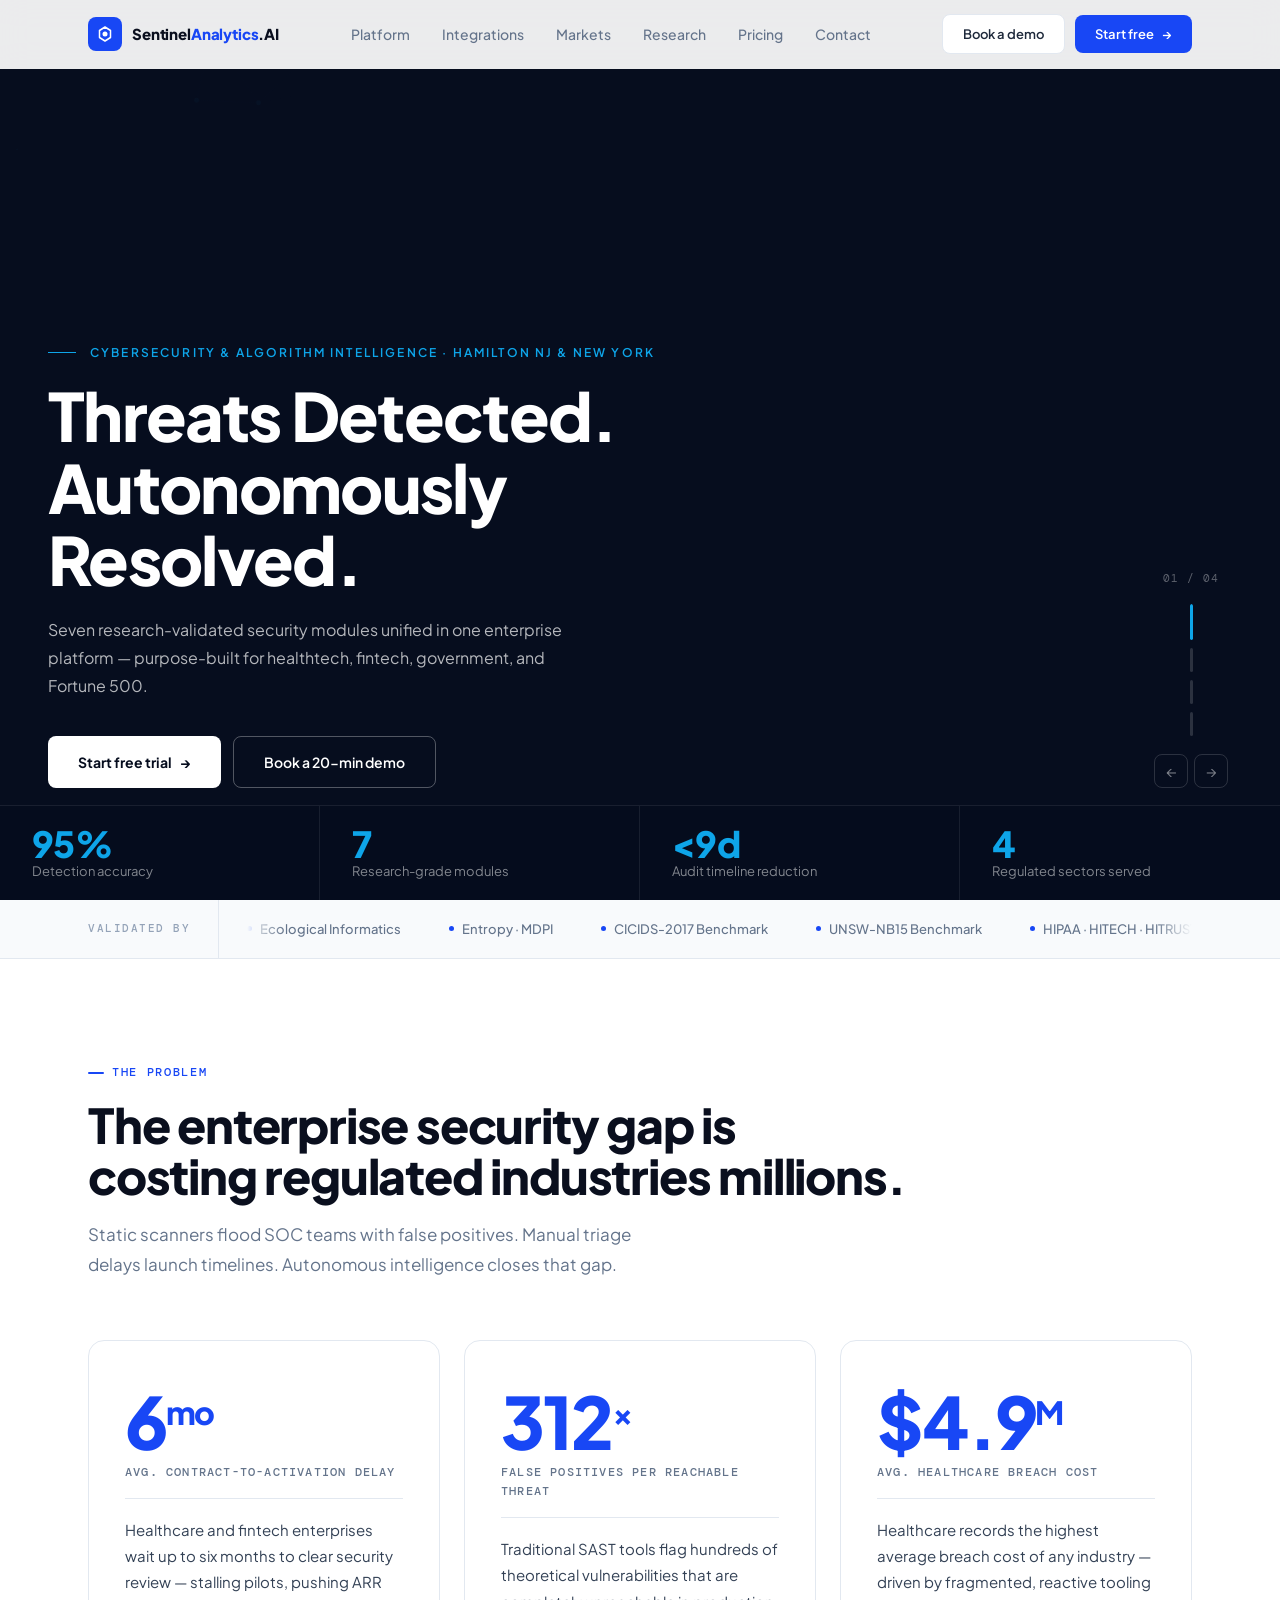
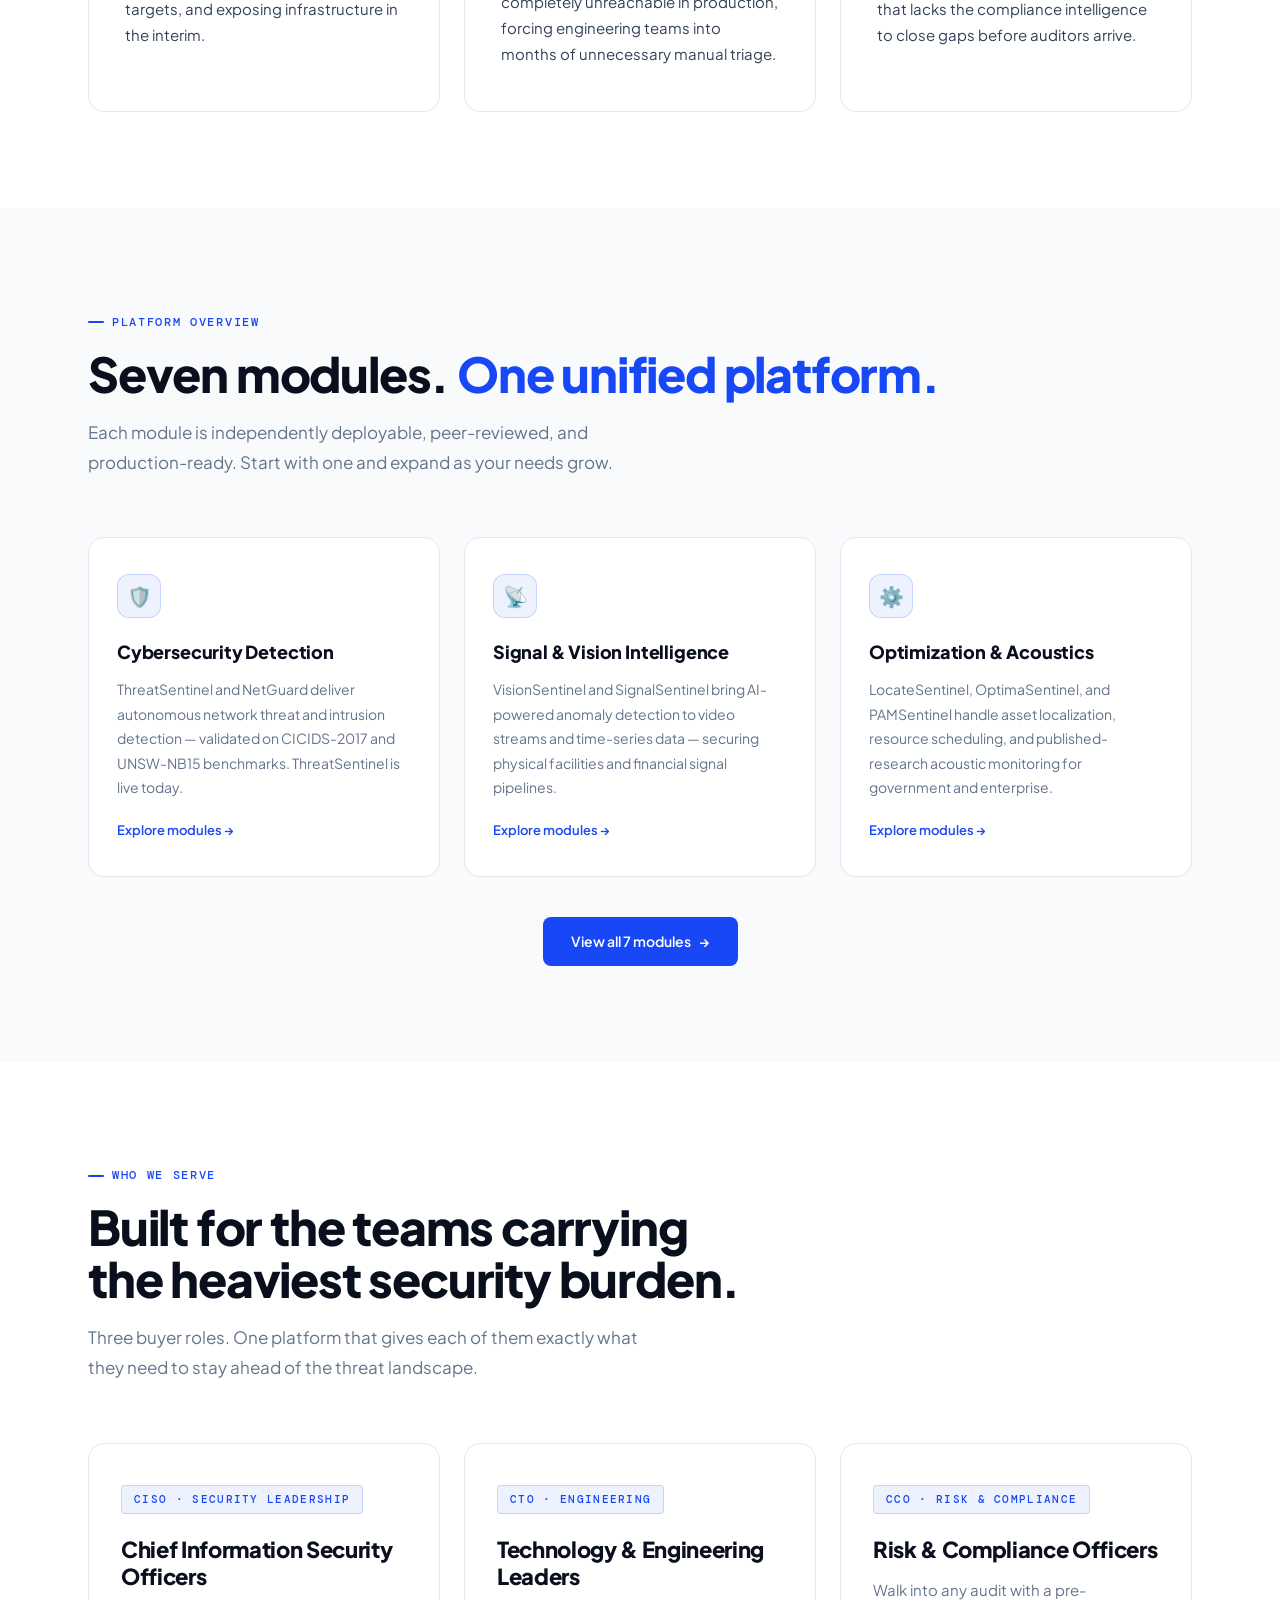
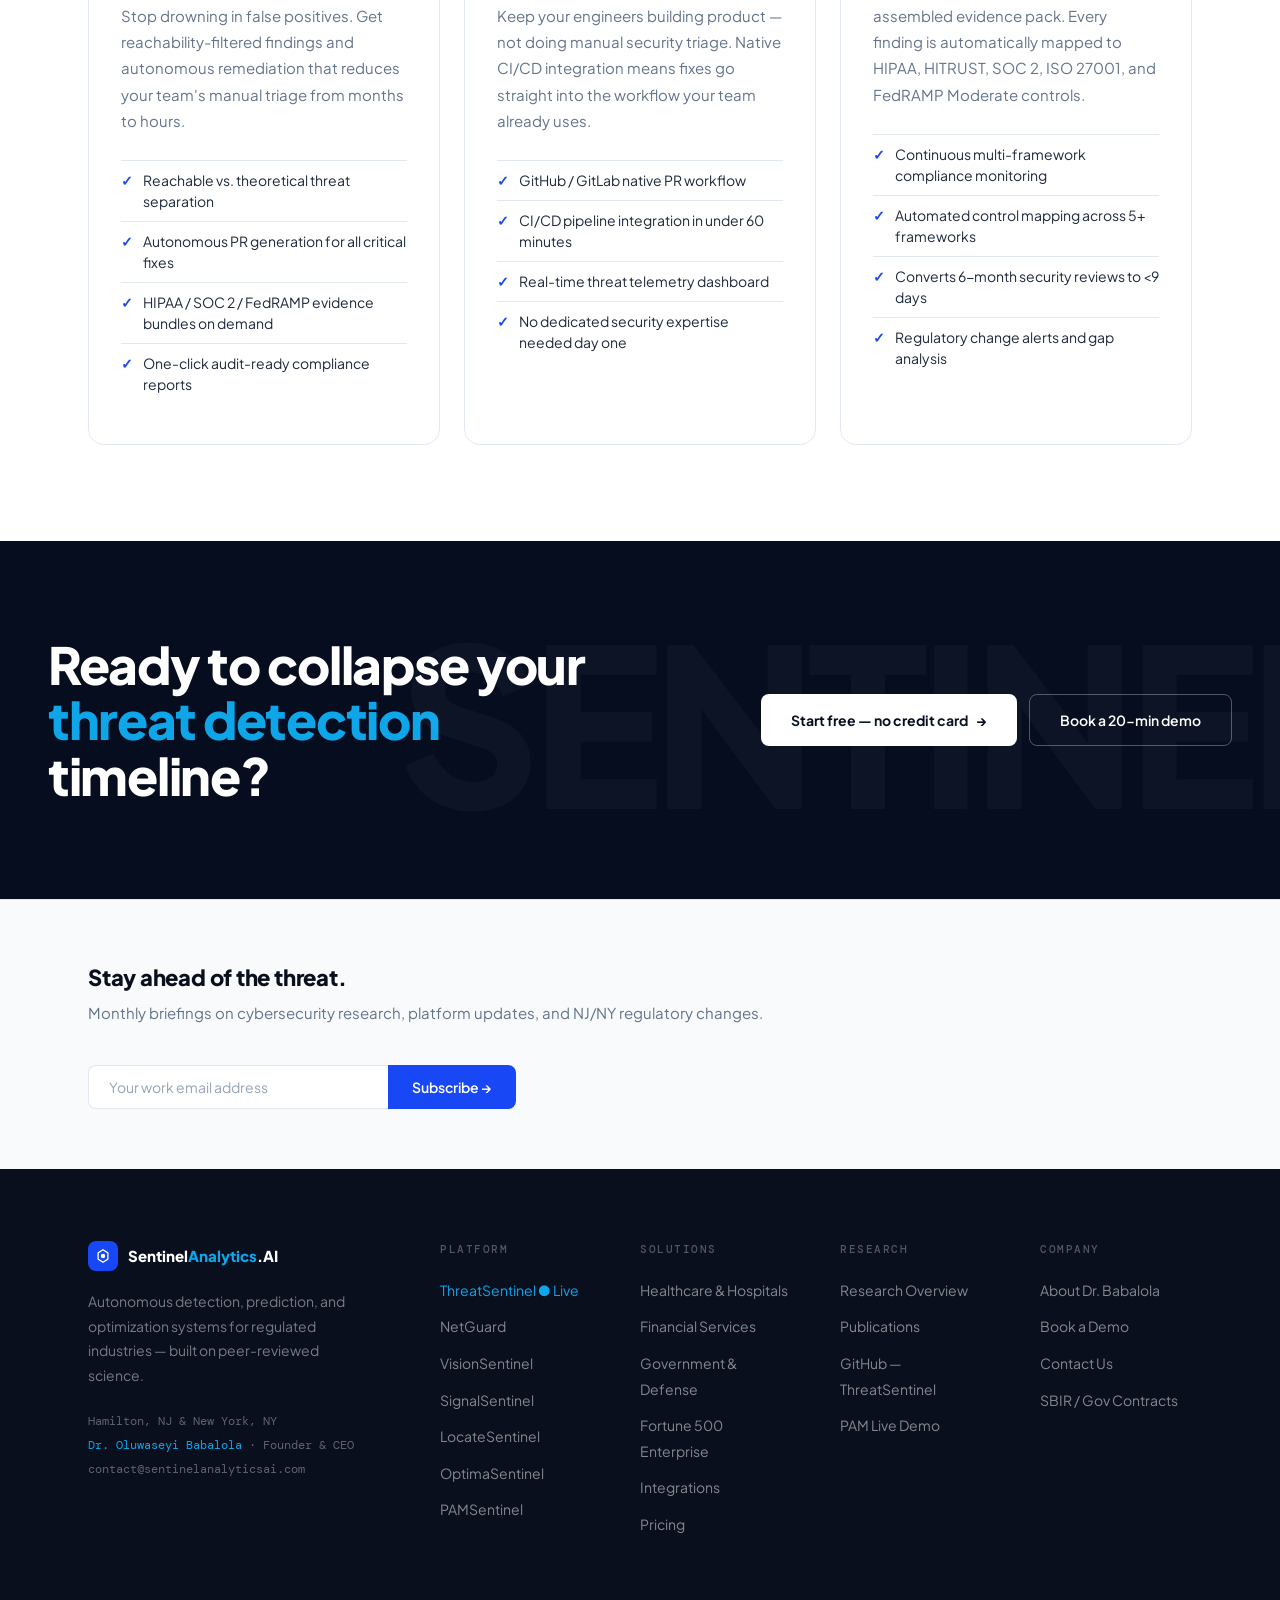
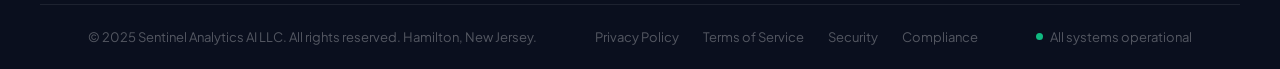
==== index.html @ 3d98905f "Add files via upload" ====
<!DOCTYPE html>
<html lang="en">
<head>
<meta charset="UTF-8">
<meta name="viewport" content="width=device-width, initial-scale=1.0, viewport-fit=cover">
<meta name="description" content="Sentinel Analytics AI — Autonomous threat detection and algorithm intelligence for regulated industries. Hamilton NJ & New York.">
<title>Sentinel Analytics AI — Autonomous Threat Detection Platform</title>
<link rel="preconnect" href="https://fonts.googleapis.com">
<link href="https://fonts.googleapis.com/css2?family=Plus+Jakarta+Sans:wght@300;400;500;600;700;800&family=DM+Mono:wght@400;500&display=swap" rel="stylesheet">
<link rel="stylesheet" href="css/styles.css">
<style>
/* ── HERO (homepage only) ── */
#hero { position:relative; min-height:100vh; background:var(--navy); display:flex; flex-direction:column; overflow:hidden; }
#cv { position:absolute; inset:0; z-index:0; opacity:.7; }
.hero-overlay { position:absolute; inset:0; z-index:1; background:linear-gradient(135deg,rgba(6,13,30,.97) 0%,rgba(6,13,30,.82) 55%,rgba(6,13,30,.55) 100%); }
.slides { position:absolute; inset:0; z-index:2; }
.slide { position:absolute; inset:0; display:flex; align-items:flex-end; padding:0 48px 112px; opacity:0; pointer-events:none; transition:opacity .75s var(--ease); }
.slide.on { opacity:1; pointer-events:all; }
.slide-inner { max-width:760px; width:100%; }
.s-eye { display:flex; align-items:center; gap:14px; font-size:12px; font-weight:600; letter-spacing:.18em; text-transform:uppercase; color:var(--cyan); margin-bottom:18px; opacity:0; transform:translateY(16px); transition:opacity .55s var(--ease), transform .55s var(--ease); }
.slide.on .s-eye { opacity:1; transform:none; transition-delay:.1s; }
.s-eye::before { content:''; width:28px; height:1.5px; background:var(--cyan); flex-shrink:0; }
.s-h { font-size:clamp(36px,5.2vw,68px); font-weight:800; line-height:1.08; letter-spacing:-.025em; color:#fff; margin-bottom:20px; opacity:0; transform:translateY(22px); transition:opacity .65s var(--ease), transform .65s var(--ease); word-break:break-word; }
.slide.on .s-h { opacity:1; transform:none; transition-delay:.18s; }
.s-h .acc { color:#fff; display:inline; }
.s-p { font-size:16px; font-weight:400; line-height:1.75; color:rgba(255,255,255,.7); max-width:520px; margin-bottom:36px; opacity:0; transform:translateY(16px); transition:opacity .55s var(--ease), transform .55s var(--ease); }
.slide.on .s-p { opacity:1; transform:none; transition-delay:.3s; }
.s-act { display:flex; gap:12px; flex-wrap:wrap; opacity:0; transform:translateY(16px); transition:opacity .55s var(--ease), transform .55s var(--ease); }
.slide.on .s-act { opacity:1; transform:none; transition-delay:.42s; }
.hero-ctrl { position:absolute; right:52px; bottom:112px; z-index:3; display:flex; flex-direction:column; align-items:center; gap:10px; }
.hero-counter { font-family:var(--mono); font-size:11px; color:rgba(255,255,255,.35); letter-spacing:.1em; margin-bottom:6px; }
.h-dots { display:flex; flex-direction:column; gap:8px; }
.hdot { width:3px; height:24px; background:rgba(255,255,255,.15); border-radius:2px; cursor:pointer; position:relative; overflow:hidden; transition:height .3s var(--ease); }
.hdot.on { height:36px; background:rgba(14,165,233,.25); }
.hdot-f { position:absolute; top:0; left:0; right:0; height:0; background:var(--cyan); border-radius:2px; }
.h-arr { display:flex; gap:6px; margin-top:8px; }
.harr { width:34px; height:34px; border-radius:var(--r8); border:1px solid rgba(255,255,255,.15); display:flex; align-items:center; justify-content:center; cursor:pointer; color:rgba(255,255,255,.45); font-size:15px; transition:all .2s; }
.harr:hover { border-color:rgba(255,255,255,.5); color:#fff; background:rgba(255,255,255,.07); }
.h-stats { position:absolute; bottom:0; left:0; right:0; z-index:3; background:rgba(6,13,30,.85); backdrop-filter:blur(10px); border-top:1px solid rgba(255,255,255,.08); display:grid; grid-template-columns:repeat(4,1fr); }
.hstat { padding:20px 32px; border-right:1px solid rgba(255,255,255,.08); display:flex; align-items:center; gap:16px; }
.hstat:last-child { border-right:none; }
.hstat-v { font-size:36px; font-weight:800; color:var(--cyan); line-height:1; letter-spacing:-.02em; }
.hstat-l { font-size:13px; font-weight:400; color:rgba(255,255,255,.5); line-height:1.4; }
/* preview grid on homepage */
.preview-grid { display:grid; grid-template-columns:repeat(3,1fr); gap:24px; }
.preview-card { background:var(--white); border:1px solid var(--bdr); border-radius:var(--r16); padding:36px 28px; transition:border-color .25s, box-shadow .25s, transform .25s; }
.preview-card:hover { border-color:var(--blue-bdr); box-shadow:0 12px 40px rgba(24,71,245,.09); transform:translateY(-3px); }
.preview-icon { width:44px; height:44px; background:var(--blue-lt); border:1.5px solid var(--blue-bdr); border-radius:var(--r12); display:flex; align-items:center; justify-content:center; margin-bottom:20px; font-size:20px; }
.preview-title { font-size:18px; font-weight:800; color:var(--ink); margin-bottom:10px; letter-spacing:-.01em; }
.preview-desc { font-size:14px; font-weight:400; color:var(--mute); line-height:1.75; margin-bottom:20px; }
.preview-link { font-size:13px; font-weight:600; color:var(--blue); display:flex; align-items:center; gap:6px; }
@media(max-width:768px){
  .slide{padding:0 24px 80px;}
  .hero-ctrl{right:24px;bottom:80px;}
  .h-stats{grid-template-columns:1fr 1fr;}
  .hstat{padding:14px 18px;}
  .preview-grid{grid-template-columns:1fr;}
}
</style>
</head>
<body>

<nav id="nav">
  <div class="nav-in">
    <a href="index.html" class="nav-logo">
      <div class="nav-mark"><svg viewBox="0 0 18 18" fill="none"><path d="M9 2L14.5 5.5V12.5L9 16L3.5 12.5V5.5L9 2Z" stroke="#fff" stroke-width="1.5" stroke-linejoin="round"/><circle cx="9" cy="9" r="2.5" fill="#fff"/></svg></div>
      <span class="nav-wordmark">Sentinel<span>Analytics</span>.AI</span>
    </a>
    <ul class="nav-links">
      <li><a href="platform.html">Platform</a></li>
      <li><a href="integrations.html">Integrations</a></li>
      <li><a href="markets.html">Markets</a></li>
      <li><a href="research.html">Research</a></li>
      <li><a href="pricing.html">Pricing</a></li>
      <li><a href="contact.html">Contact</a></li>
    </ul>
    <div class="nav-act">
      <a href="contact.html" class="btn btn-white-sm">Book a demo</a>
      <a href="https://threat-sentinel.streamlit.app" target="_blank" class="btn btn-blue-sm">Start free <span class="arr">→</span></a>
    </div>
  </div>
</nav>

<!-- HERO -->
<section id="hero">
  <canvas id="cv"></canvas>
  <div class="hero-overlay"></div>
  <div class="slides" id="slides">
    <div class="slide on">
      <div class="slide-inner">
        <div class="s-eye">Cybersecurity &amp; Algorithm Intelligence · Hamilton NJ &amp; New York</div>
        <h1 class="s-h">Threats Detected. Autonomously Resolved.</h1>
        <p class="s-p">Seven research-validated security modules unified in one enterprise platform — purpose-built for healthtech, fintech, government, and Fortune 500.</p>
        <div class="s-act">
          <a href="https://threat-sentinel.streamlit.app" target="_blank" class="btn btn-navy-white">Start free trial <span class="arr">→</span></a>
          <a href="contact.html" class="btn btn-navy-ghost">Book a 20-min demo</a>
        </div>
      </div>
    </div>
    <div class="slide">
      <div class="slide-inner">
        <div class="s-eye">Published Research · Production Validated</div>
        <h1 class="s-h">Science Deployed. Results Proven.</h1>
        <p class="s-p">Published in Ecological Informatics and Entropy. Validated on CICIDS-2017 and UNSW-NB15. Every module peer-reviewed before it ships to production.</p>
        <div class="s-act">
          <a href="research.html" class="btn btn-navy-white">View our research <span class="arr">→</span></a>
          <a href="https://babalolaseyip.github.io/babalola-portfolio/publications.html" target="_blank" class="btn btn-navy-ghost">Read publications</a>
        </div>
      </div>
    </div>
    <div class="slide">
      <div class="slide-inner">
        <div class="s-eye">Healthtech · Fintech · Enterprise · Government</div>
        <h1 class="s-h">Built for the Most Regulated Industries.</h1>
        <p class="s-p">HIPAA, HITRUST, SOC 2, ISO 27001, and FedRAMP — mapped automatically. NJ and NY's most demanding compliance environments are where we were built to operate.</p>
        <div class="s-act">
          <a href="markets.html" class="btn btn-navy-white">Explore markets <span class="arr">→</span></a>
          <a href="pricing.html" class="btn btn-navy-ghost">View pricing</a>
        </div>
      </div>
    </div>
    <div class="slide">
      <div class="slide-inner">
        <div class="s-eye">The Sentinel Platform · 7 Modules</div>
        <h1 class="s-h">Seven Modules. One Platform.</h1>
        <p class="s-p">ThreatSentinel, NetGuard, VisionSentinel, SignalSentinel, LocateSentinel, OptimaSentinel, PAMSentinel — start with one, expand across the full platform as your needs grow.</p>
        <div class="s-act">
          <a href="platform.html" class="btn btn-navy-white">Explore platform <span class="arr">→</span></a>
          <a href="integrations.html" class="btn btn-navy-ghost">See integrations</a>
        </div>
      </div>
    </div>
  </div>
  <div class="hero-ctrl">
    <div class="hero-counter" id="hcount">01 / 04</div>
    <div class="h-dots" id="hdots">
      <div class="hdot on" onclick="goSlide(0)"><div class="hdot-f" id="hf0"></div></div>
      <div class="hdot" onclick="goSlide(1)"><div class="hdot-f" id="hf1"></div></div>
      <div class="hdot" onclick="goSlide(2)"><div class="hdot-f" id="hf2"></div></div>
      <div class="hdot" onclick="goSlide(3)"><div class="hdot-f" id="hf3"></div></div>
    </div>
    <div class="h-arr">
      <div class="harr" onclick="prevSlide()">&#8592;</div>
      <div class="harr" onclick="nextSlide()">&#8594;</div>
    </div>
  </div>
  <div class="h-stats">
    <div class="hstat"><div><div class="hstat-v" data-count="95" data-suffix="%">—</div><div class="hstat-l">Detection accuracy</div></div></div>
    <div class="hstat"><div><div class="hstat-v" data-count="7">—</div><div class="hstat-l">Research-grade modules</div></div></div>
    <div class="hstat"><div><div class="hstat-v" data-prefix="&lt;" data-count="9" data-suffix="d">—</div><div class="hstat-l">Audit timeline reduction</div></div></div>
    <div class="hstat"><div><div class="hstat-v">4</div><div class="hstat-l">Regulated sectors served</div></div></div>
  </div>
</section>

<!-- TRUST -->
<div class="trust"><div class="trust-in"><div class="trust-lbl">Validated by</div><div class="trust-scroll"><div class="trust-track"><div class="trust-item">Ecological Informatics</div><div class="trust-item">Entropy · MDPI</div><div class="trust-item">CICIDS-2017 Benchmark</div><div class="trust-item">UNSW-NB15 Benchmark</div><div class="trust-item">HIPAA · HITECH · HITRUST</div><div class="trust-item">SOC 2 Type II</div><div class="trust-item">FedRAMP Moderate</div><div class="trust-item">ISO 27001</div><div class="trust-item">Dr. O. Babalola · PhD</div><div class="trust-item">Hamilton, NJ &amp; New York, NY</div><div class="trust-item">Ecological Informatics</div><div class="trust-item">Entropy · MDPI</div><div class="trust-item">CICIDS-2017 Benchmark</div><div class="trust-item">UNSW-NB15 Benchmark</div><div class="trust-item">HIPAA · HITECH · HITRUST</div><div class="trust-item">SOC 2 Type II</div><div class="trust-item">FedRAMP Moderate</div><div class="trust-item">ISO 27001</div><div class="trust-item">Dr. O. Babalola · PhD</div><div class="trust-item">Hamilton, NJ &amp; New York, NY</div></div></div></div></div>

<!-- PROBLEM -->
<section class="sec">
  <div class="wrap">
    <div class="sh rv">
      <div class="sh-tag">The Problem</div>
      <h2 class="sh-title">The enterprise security gap is<br>costing regulated industries millions.</h2>
      <p class="sh-sub">Static scanners flood SOC teams with false positives. Manual triage delays launch timelines. Autonomous intelligence closes that gap.</p>
    </div>
    <div class="prob-grid">
      <div class="prob-card rv d1"><div class="prob-num">6<sub>mo</sub></div><div class="prob-lbl">Avg. contract-to-activation delay</div><div class="prob-desc">Healthcare and fintech enterprises wait up to six months to clear security review — stalling pilots, pushing ARR targets, and exposing infrastructure in the interim.</div></div>
      <div class="prob-card rv d2"><div class="prob-num">312<sub>×</sub></div><div class="prob-lbl">False positives per reachable threat</div><div class="prob-desc">Traditional SAST tools flag hundreds of theoretical vulnerabilities that are completely unreachable in production, forcing engineering teams into months of unnecessary manual triage.</div></div>
      <div class="prob-card rv d3"><div class="prob-num">$4.9<sub>M</sub></div><div class="prob-lbl">Avg. healthcare breach cost</div><div class="prob-desc">Healthcare records the highest average breach cost of any industry — driven by fragmented, reactive tooling that lacks the compliance intelligence to close gaps before auditors arrive.</div></div>
    </div>
  </div>
</section>

<!-- PLATFORM PREVIEW -->
<section class="sec sec-gray">
  <div class="wrap">
    <div class="sh rv">
      <div class="sh-tag">Platform Overview</div>
      <h2 class="sh-title">Seven modules. <span class="blue">One unified platform.</span></h2>
      <p class="sh-sub">Each module is independently deployable, peer-reviewed, and production-ready. Start with one and expand as your needs grow.</p>
    </div>
    <div class="preview-grid">
      <div class="preview-card rv d1">
        <div class="preview-icon">🛡️</div>
        <div class="preview-title">Cybersecurity Detection</div>
        <div class="preview-desc">ThreatSentinel and NetGuard deliver autonomous network threat and intrusion detection — validated on CICIDS-2017 and UNSW-NB15 benchmarks. ThreatSentinel is live today.</div>
        <a href="platform.html" class="preview-link">Explore modules →</a>
      </div>
      <div class="preview-card rv d2">
        <div class="preview-icon">📡</div>
        <div class="preview-title">Signal &amp; Vision Intelligence</div>
        <div class="preview-desc">VisionSentinel and SignalSentinel bring AI-powered anomaly detection to video streams and time-series data — securing physical facilities and financial signal pipelines.</div>
        <a href="platform.html" class="preview-link">Explore modules →</a>
      </div>
      <div class="preview-card rv d3">
        <div class="preview-icon">⚙️</div>
        <div class="preview-title">Optimization &amp; Acoustics</div>
        <div class="preview-desc">LocateSentinel, OptimaSentinel, and PAMSentinel handle asset localization, resource scheduling, and published-research acoustic monitoring for government and enterprise.</div>
        <a href="platform.html" class="preview-link">Explore modules →</a>
      </div>
    </div>
    <div style="margin-top:40px;text-align:center">
      <a href="platform.html" class="btn btn-blue">View all 7 modules <span class="arr">→</span></a>
    </div>
  </div>
</section>

<!-- WHO IT'S FOR -->
<section class="sec">
  <div class="wrap">
    <div class="sh rv">
      <div class="sh-tag">Who we serve</div>
      <h2 class="sh-title">Built for the teams carrying<br>the heaviest security burden.</h2>
      <p class="sh-sub">Three buyer roles. One platform that gives each of them exactly what they need to stay ahead of the threat landscape.</p>
    </div>
    <div class="pers-grid">
      <div class="pers-card rv d1">
        <div class="pers-badge">CISO · Security Leadership</div>
        <h3 class="pers-title">Chief Information Security Officers</h3>
        <p class="pers-desc">Stop drowning in false positives. Get reachability-filtered findings and autonomous remediation that reduces your team's manual triage from months to hours.</p>
        <ul class="pers-list"><li>Reachable vs. theoretical threat separation</li><li>Autonomous PR generation for all critical fixes</li><li>HIPAA / SOC 2 / FedRAMP evidence bundles on demand</li><li>One-click audit-ready compliance reports</li></ul>
      </div>
      <div class="pers-card rv d2">
        <div class="pers-badge">CTO · Engineering</div>
        <h3 class="pers-title">Technology &amp; Engineering Leaders</h3>
        <p class="pers-desc">Keep your engineers building product — not doing manual security triage. Native CI/CD integration means fixes go straight into the workflow your team already uses.</p>
        <ul class="pers-list"><li>GitHub / GitLab native PR workflow</li><li>CI/CD pipeline integration in under 60 minutes</li><li>Real-time threat telemetry dashboard</li><li>No dedicated security expertise needed day one</li></ul>
      </div>
      <div class="pers-card rv d3">
        <div class="pers-badge">CCO · Risk &amp; Compliance</div>
        <h3 class="pers-title">Risk &amp; Compliance Officers</h3>
        <p class="pers-desc">Walk into any audit with a pre-assembled evidence pack. Every finding is automatically mapped to HIPAA, HITRUST, SOC 2, ISO 27001, and FedRAMP Moderate controls.</p>
        <ul class="pers-list"><li>Continuous multi-framework compliance monitoring</li><li>Automated control mapping across 5+ frameworks</li><li>Converts 6-month security reviews to &lt;9 days</li><li>Regulatory change alerts and gap analysis</li></ul>
      </div>
    </div>
  </div>
</section>

<!-- CTA -->
<div class="cta" id="contact">
  <div class="cta-in">
    <h2 class="cta-h">Ready to collapse your<br><span>threat detection</span> timeline?</h2>
    <div class="cta-act">
      <a href="https://threat-sentinel.streamlit.app" target="_blank" class="btn btn-navy-white">Start free — no credit card <span class="arr">→</span></a>
      <a href="contact.html" class="btn btn-navy-ghost">Book a 20-min demo</a>
    </div>
  </div>
</div>

<!-- NEWSLETTER -->
<div class="nl"><div class="nl-in"><div><div class="nl-h">Stay ahead of the threat.</div><p class="nl-sub">Monthly briefings on cybersecurity research, platform updates, and NJ/NY regulatory changes.</p></div><form class="nl-form" onsubmit="subFrm(event)"><input type="email" placeholder="Your work email address" required><button type="submit">Subscribe →</button></form></div></div>

<!-- FOOTER -->
<footer>
  <div class="foot-main">
    <div><div class="foot-logo"><div class="foot-badge"><svg viewBox="0 0 18 18" width="16" height="16" fill="none"><path d="M9 2L14.5 5.5V12.5L9 16L3.5 12.5V5.5L9 2Z" stroke="#fff" stroke-width="1.5" stroke-linejoin="round"/><circle cx="9" cy="9" r="2.5" fill="#fff"/></svg></div><div class="foot-wm">Sentinel<span>Analytics</span>.AI</div></div><p class="foot-tag">Autonomous detection, prediction, and optimization systems for regulated industries — built on peer-reviewed science.</p><div class="foot-hq">Hamilton, NJ &amp; New York, NY<br><span>Dr. Oluwaseyi Babalola</span> · Founder &amp; CEO<br>contact@sentinelanalyticsai.com</div></div>
    <div><div class="foot-col-t">Platform</div><ul class="foot-links"><li><a href="platform.html" class="live">ThreatSentinel ● Live</a></li><li><a href="platform.html">NetGuard</a></li><li><a href="platform.html">VisionSentinel</a></li><li><a href="platform.html">SignalSentinel</a></li><li><a href="platform.html">LocateSentinel</a></li><li><a href="platform.html">OptimaSentinel</a></li><li><a href="platform.html">PAMSentinel</a></li></ul></div>
    <div><div class="foot-col-t">Solutions</div><ul class="foot-links"><li><a href="markets.html">Healthcare &amp; Hospitals</a></li><li><a href="markets.html">Financial Services</a></li><li><a href="markets.html">Government &amp; Defense</a></li><li><a href="markets.html">Fortune 500 Enterprise</a></li><li><a href="integrations.html">Integrations</a></li><li><a href="pricing.html">Pricing</a></li></ul></div>
    <div><div class="foot-col-t">Research</div><ul class="foot-links"><li><a href="research.html">Research Overview</a></li><li><a href="https://babalolaseyip.github.io/babalola-portfolio/publications.html" target="_blank">Publications</a></li><li><a href="https://github.com/babalolaseyip/threat-sentinel" target="_blank">GitHub — ThreatSentinel</a></li><li><a href="https://pam-sentinel.streamlit.app" target="_blank">PAM Live Demo</a></li></ul></div>
    <div><div class="foot-col-t">Company</div><ul class="foot-links"><li><a href="https://babalolaseyip.github.io/babalola-portfolio/" target="_blank">About Dr. Babalola</a></li><li><a href="contact.html">Book a Demo</a></li><li><a href="contact.html">Contact Us</a></li><li><a href="contact.html">SBIR / Gov Contracts</a></li></ul></div>
  </div>
  <div class="foot-bot"><div class="foot-copy">© 2025 Sentinel Analytics AI LLC. All rights reserved. Hamilton, New Jersey.</div><div class="foot-legal"><a href="#">Privacy Policy</a><a href="#">Terms of Service</a><a href="#">Security</a><a href="#">Compliance</a></div><div class="foot-status"><span class="sdot"></span>All systems operational</div></div>
</footer>

<script>
(function(){
  const cv=document.getElementById('cv'),cx=cv.getContext('2d');
  let W,H,nodes=[];
  const mx={x:-999,y:-999},N=68,DIST=148;
  function resize(){W=cv.width=cv.offsetWidth;H=cv.height=cv.offsetHeight}
  resize();window.addEventListener('resize',resize);
  const hero=document.getElementById('hero');
  hero.addEventListener('mousemove',e=>{const r=cv.getBoundingClientRect();mx.x=e.clientX-r.left;mx.y=e.clientY-r.top});
  hero.addEventListener('mouseleave',()=>{mx.x=-999;mx.y=-999});
  for(let i=0;i<N;i++)nodes.push({x:Math.random()*window.innerWidth,y:Math.random()*window.innerHeight,vx:(Math.random()-.5)*.28,vy:(Math.random()-.5)*.28,r:Math.random()*1.8+.8,a:Math.random()*.55+.2,pulse:Math.random()*Math.PI*2,ps:Math.random()*.012+.004});
  function draw(){
    cx.clearRect(0,0,W,H);
    nodes.forEach(n=>{n.x+=n.vx;n.y+=n.vy;if(n.x<0||n.x>W)n.vx*=-1;if(n.y<0||n.y>H)n.vy*=-1;const dx=n.x-mx.x,dy=n.y-mx.y,d=Math.sqrt(dx*dx+dy*dy);if(d<110){const f=(110-d)/110*.5;n.x+=dx/d*f;n.y+=dy/d*f}n.pulse+=n.ps;const a=n.a+Math.sin(n.pulse)*.12;cx.beginPath();cx.arc(n.x,n.y,n.r,0,Math.PI*2);cx.fillStyle=`rgba(14,165,233,${a})`;cx.fill();});
    for(let i=0;i<nodes.length;i++)for(let j=i+1;j<nodes.length;j++){const a=nodes[i],b=nodes[j],dx=a.x-b.x,dy=a.y-b.y,d=Math.sqrt(dx*dx+dy*dy);if(d<DIST){cx.beginPath();cx.moveTo(a.x,a.y);cx.lineTo(b.x,b.y);cx.strokeStyle=`rgba(24,71,245,${(1-d/DIST)*.16})`;cx.lineWidth=.8;cx.stroke();}}
    requestAnimationFrame(draw);
  }
  draw();
})();
const SL=document.querySelectorAll('.slide'),DTS=document.querySelectorAll('.hdot'),FLS=document.querySelectorAll('.hdot-f'),HC=document.getElementById('hcount'),DUR=5800;
let cur=0,tmr=null;
function goSlide(i){SL[cur].classList.remove('on');DTS[cur].classList.remove('on');if(FLS[cur]){FLS[cur].style.transition='none';FLS[cur].style.height='0';}cur=i;SL[cur].classList.add('on');DTS[cur].classList.add('on');HC.textContent='0'+(cur+1)+' / 0'+SL.length;if(FLS[cur]){setTimeout(()=>{FLS[cur].style.transition='height '+DUR+'ms linear';FLS[cur].style.height='100%';},60);}clearInterval(tmr);tmr=setInterval(()=>goSlide((cur+1)%SL.length),DUR);}
function nextSlide(){goSlide((cur+1)%SL.length)}
function prevSlide(){goSlide((cur-1+SL.length)%SL.length)}
goSlide(0);
document.addEventListener('keydown',e=>{if(e.key==='ArrowRight'||e.key==='ArrowDown')nextSlide();if(e.key==='ArrowLeft'||e.key==='ArrowUp')prevSlide();});
window.addEventListener('scroll',()=>{document.getElementById('nav').classList.toggle('scrolled',window.scrollY>30);},{passive:true});
const ro=new IntersectionObserver(e=>{e.forEach(x=>{if(x.isIntersecting){x.target.classList.add('in');ro.unobserve(x.target);}});},{threshold:.1});
document.querySelectorAll('.rv,.rvl,.rvr').forEach(el=>ro.observe(el));
function animCount(el){if(el.dataset.done)return;el.dataset.done='1';const t=parseInt(el.dataset.count)||0,sfx=el.dataset.suffix||'',pfx=el.dataset.prefix||'',dur=1500,st=performance.now();(function step(now){const p=Math.min((now-st)/dur,1),e=1-Math.pow(1-p,4);el.textContent=pfx+Math.round(e*t)+sfx;if(p<1)requestAnimationFrame(step);})(st);}
const co=new IntersectionObserver(e=>{e.forEach(x=>{if(x.isIntersecting)x.target.querySelectorAll('[data-count]').forEach(animCount)});},{threshold:.2});
document.querySelectorAll('.h-stats').forEach(el=>co.observe(el));
function subFrm(e){e.preventDefault();const b=e.target.querySelector('button');b.textContent='Subscribed ✓';b.style.background='#10B981';setTimeout(()=>{b.textContent='Subscribe →';b.style.background='';e.target.reset()},3000);}
</script>
</body>
</html>
---- css/styles.css ----
/* ═══════════════════════════════════════════
   SENTINEL ANALYTICS AI — SHARED STYLES
═══════════════════════════════════════════ */
:root {
  --blue:      #1847F5;
  --blue-h:    #0F38D9;
  --blue-lt:   #EEF2FF;
  --blue-md:   rgba(24,71,245,.09);
  --blue-bdr:  rgba(24,71,245,.18);
  --cyan:      #0EA5E9;
  --navy:      #060D1E;
  --navy2:     #0C1828;
  --navy3:     #112040;
  --white:     #FFFFFF;
  --surf:      #F8FAFC;
  --surf2:     #F1F5F9;
  --surf3:     #E9EEF6;
  --ink:       #0A0F1E;
  --ink2:      #1E293B;
  --ink3:      #334155;
  --mute:      #64748B;
  --mute2:     #94A3B8;
  --mute3:     #CBD5E1;
  --bdr:       #E2E8F0;
  --bdr2:      #CBD5E1;
  --green:     #10B981;
  --amber:     #F59E0B;
  --sans:      'Plus Jakarta Sans', sans-serif;
  --mono:      'DM Mono', monospace;
  --r4:  4px; --r8: 8px; --r12: 12px; --r16: 16px;
  --ease: cubic-bezier(.16,1,.3,1);
}

*, *::before, *::after { box-sizing: border-box; margin: 0; padding: 0; }
html { scroll-behavior: smooth; font-size: 16px; }
body { background: var(--white); color: var(--ink); font-family: var(--sans); line-height: 1.6; overflow-x: hidden; }
a { color: inherit; text-decoration: none; }
img { display: block; max-width: 100%; }
::selection { background: var(--blue); color: #fff; }

/* ── SCROLL REVEAL ── */
.rv  { opacity: 0; transform: translateY(28px); transition: opacity .7s var(--ease), transform .7s var(--ease); }
.rvl { opacity: 0; transform: translateX(-28px); transition: opacity .7s var(--ease), transform .7s var(--ease); }
.rvr { opacity: 0; transform: translateX(28px); transition: opacity .7s var(--ease), transform .7s var(--ease); }
.rv.in, .rvl.in, .rvr.in { opacity: 1; transform: none; }
.d1{transition-delay:.08s}.d2{transition-delay:.16s}.d3{transition-delay:.24s}
.d4{transition-delay:.32s}.d5{transition-delay:.40s}.d6{transition-delay:.48s}

.wrap { max-width: 1200px; margin: 0 auto; padding: 0 48px; }

/* ── BUTTONS ── */
.btn {
  display: inline-flex; align-items: center; gap: 8px;
  font-family: var(--sans); font-weight: 600; font-size: 14px;
  border-radius: var(--r8); cursor: pointer;
  transition: all .18s var(--ease); border: none;
  text-decoration: none; white-space: nowrap;
}
.btn .arr { transition: transform .18s; }
.btn:hover .arr { transform: translateX(4px); }
.btn-blue { background: var(--blue); color: #fff; padding: 13px 28px; }
.btn-blue:hover { background: var(--blue-h); transform: translateY(-1px); box-shadow: 0 8px 24px rgba(24,71,245,.28); }
.btn-blue-sm { background: var(--blue); color: #fff; padding: 9px 20px; font-size: 13px; }
.btn-blue-sm:hover { background: var(--blue-h); }
.btn-white { background: #fff; color: var(--ink); padding: 13px 28px; border: 1px solid var(--bdr); }
.btn-white:hover { border-color: var(--bdr2); background: var(--surf); transform: translateY(-1px); }
.btn-white-sm { background: #fff; color: var(--ink2); padding: 9px 20px; font-size: 13px; border: 1px solid var(--bdr); }
.btn-white-sm:hover { border-color: var(--bdr2); }
.btn-outline { background: transparent; color: var(--blue); padding: 13px 28px; border: 1.5px solid var(--blue-bdr); }
.btn-outline:hover { background: var(--blue-lt); transform: translateY(-1px); }
.btn-outline-sm { background: transparent; color: var(--blue); padding: 9px 20px; font-size: 13px; border: 1.5px solid var(--blue-bdr); }
.btn-navy-white { background: #fff; color: var(--navy); padding: 14px 30px; font-weight: 700; }
.btn-navy-white:hover { background: var(--surf2); transform: translateY(-1px); box-shadow: 0 8px 24px rgba(0,0,0,.18); }
.btn-navy-ghost { background: transparent; color: #fff; padding: 14px 30px; border: 1.5px solid rgba(255,255,255,.3); font-weight: 600; }
.btn-navy-ghost:hover { background: rgba(255,255,255,.08); border-color: rgba(255,255,255,.6); }
.btn-full { width: 100%; justify-content: center; }

/* ── NAVIGATION ── */
#nav {
  position: fixed; top: 0; left: 0; right: 0; z-index: 500;
  background: rgba(255,255,255,.92);
  backdrop-filter: blur(16px); -webkit-backdrop-filter: blur(16px);
  border-bottom: 1px solid transparent;
  transition: border-color .3s, box-shadow .3s;
}
#nav.scrolled { border-color: var(--bdr); box-shadow: 0 1px 24px rgba(10,15,30,.08); }
.nav-in {
  height: 68px; display: flex; align-items: center; justify-content: space-between;
  max-width: 1200px; margin: 0 auto; padding: 0 48px;
}
.nav-logo { display: flex; align-items: center; gap: 10px; }
.nav-mark {
  width: 34px; height: 34px; background: var(--blue); border-radius: var(--r8);
  display: flex; align-items: center; justify-content: center;
  transition: transform .2s, box-shadow .2s;
}
.nav-logo:hover .nav-mark { transform: rotate(8deg); box-shadow: 0 4px 16px rgba(24,71,245,.35); }
.nav-mark svg { width: 18px; height: 18px; }
.nav-wordmark { font-size: 15px; font-weight: 800; letter-spacing: -.01em; color: var(--ink); }
.nav-wordmark span { color: var(--blue); }
.nav-links { display: flex; gap: 32px; list-style: none; }
.nav-links a {
  font-size: 14px; font-weight: 500; color: var(--mute);
  transition: color .18s; position: relative;
}
.nav-links a:hover, .nav-links a.active { color: var(--ink); }
.nav-links a::after {
  content: ''; position: absolute; bottom: -3px; left: 0;
  width: 0; height: 2px; background: var(--blue);
  transition: width .2s; border-radius: 2px;
}
.nav-links a:hover::after, .nav-links a.active::after { width: 100%; }
.nav-act { display: flex; align-items: center; gap: 10px; }

/* ── PAGE HERO (inner pages) ── */
.page-hero {
  background: var(--navy);
  padding: 140px 48px 72px;
  position: relative; overflow: hidden;
}
.page-hero::before {
  content: ''; position: absolute; inset: 0;
  background-image:
    linear-gradient(rgba(14,165,233,.04) 1px, transparent 1px),
    linear-gradient(90deg, rgba(14,165,233,.04) 1px, transparent 1px);
  background-size: 48px 48px;
}
.page-hero::after {
  content: ''; position: absolute; inset: 0;
  background: linear-gradient(135deg, rgba(6,13,30,.96) 0%, rgba(6,13,30,.7) 100%);
}
.page-hero-in {
  max-width: 1200px; margin: 0 auto;
  position: relative; z-index: 1;
}
.page-hero-tag {
  font-family: var(--mono); font-size: 12px; font-weight: 500;
  letter-spacing: .18em; text-transform: uppercase; color: var(--cyan);
  margin-bottom: 18px; display: flex; align-items: center; gap: 12px;
}
.page-hero-tag::before { content: ''; width: 24px; height: 1.5px; background: var(--cyan); flex-shrink: 0; }
.page-hero h1 {
  font-size: clamp(36px, 5vw, 60px); font-weight: 800;
  color: #fff; line-height: 1.08; letter-spacing: -.025em;
  max-width: 700px; margin-bottom: 18px;
}
.page-hero p {
  font-size: 17px; font-weight: 400; color: rgba(255,255,255,.6);
  max-width: 580px; line-height: 1.75;
}

/* ── TRUST BAR ── */
.trust { background: var(--surf); border-bottom: 1px solid var(--bdr); overflow: hidden; }
.trust-in {
  max-width: 1200px; margin: 0 auto;
  display: flex; align-items: stretch; height: 58px; padding: 0 48px;
}
.trust-lbl {
  font-family: var(--mono); font-size: 11px; font-weight: 500;
  letter-spacing: .14em; text-transform: uppercase; color: var(--mute2);
  display: flex; align-items: center;
  padding-right: 28px; border-right: 1px solid var(--bdr);
  margin-right: 28px; white-space: nowrap; flex-shrink: 0;
}
.trust-scroll { flex: 1; display: flex; align-items: center; overflow: hidden; mask-image: linear-gradient(90deg, transparent, black 4%, black 96%, transparent); }
.trust-track { display: flex; gap: 48px; animation: mq 26s linear infinite; }
.trust-item { font-size: 13px; font-weight: 500; color: var(--mute); white-space: nowrap; display: flex; align-items: center; gap: 8px; }
.trust-item::before { content: ''; width: 5px; height: 5px; border-radius: 50%; background: var(--blue); flex-shrink: 0; }
@keyframes mq { from { transform: translateX(0); } to { transform: translateX(-50%); } }

/* ── SECTIONS ── */
.sec { padding: 96px 0; }
.sec-gray { background: var(--surf); }
.sec-navy { background: var(--navy); }
.sh { margin-bottom: 60px; }
.sh-tag {
  display: inline-flex; align-items: center; gap: 8px;
  font-family: var(--mono); font-size: 12px; font-weight: 500;
  letter-spacing: .14em; text-transform: uppercase;
  color: var(--blue); margin-bottom: 16px;
}
.sh-tag::before { content: ''; width: 16px; height: 2px; background: var(--blue); border-radius: 2px; }
.sh-title { font-size: clamp(32px, 4vw, 48px); font-weight: 800; line-height: 1.08; letter-spacing: -.025em; color: var(--ink); margin-bottom: 18px; }
.sh-title .blue { color: var(--blue); }
.sh-sub { font-size: 17px; font-weight: 400; line-height: 1.75; color: var(--mute); max-width: 560px; }
.sec-navy .sh-title { color: #fff; }
.sec-navy .sh-sub { color: rgba(255,255,255,.6); }
.sec-navy .sh-tag { color: var(--cyan); }
.sec-navy .sh-tag::before { background: var(--cyan); }

/* ── PROBLEM ── */
.prob-grid { display: grid; grid-template-columns: repeat(3, 1fr); gap: 24px; }
.prob-card {
  background: var(--white); border: 1px solid var(--bdr); border-radius: var(--r16); padding: 44px 36px;
  position: relative; overflow: hidden; transition: border-color .25s, box-shadow .25s, transform .25s;
}
.prob-card:hover { border-color: var(--blue-bdr); box-shadow: 0 12px 40px rgba(24,71,245,.09); transform: translateY(-3px); }
.prob-card::before { content: ''; position: absolute; top: 0; left: 0; right: 0; height: 3px; background: var(--blue); transform: scaleX(0); transform-origin: left; transition: transform .4s var(--ease); }
.prob-card:hover::before { transform: scaleX(1); }
.prob-num { font-size: 72px; font-weight: 800; color: var(--blue); line-height: 1; letter-spacing: -.03em; margin-bottom: 6px; }
.prob-num sub { font-size: 32px; vertical-align: super; line-height: 0; }
.prob-lbl { font-family: var(--mono); font-size: 12px; font-weight: 500; letter-spacing: .1em; text-transform: uppercase; color: var(--mute); margin-bottom: 18px; padding-bottom: 16px; border-bottom: 1px solid var(--bdr); }
.prob-desc { font-size: 15px; font-weight: 400; line-height: 1.75; color: var(--ink3); }

/* ── PRODUCTS ── */
.prod-grid { display: grid; grid-template-columns: repeat(3, 1fr); gap: 1px; background: var(--bdr); border: 1px solid var(--bdr); border-radius: var(--r16); overflow: hidden; }
.prod-card { background: var(--white); padding: 36px 30px; position: relative; transition: background .2s; }
.prod-card:hover { background: var(--surf); }
.prod-card:hover .prod-lk { opacity: 1; transform: none; }
.prod-flag { background: var(--blue-lt); }
.prod-flag:hover { background: #E8EDFF; }
.flag-top { position: absolute; top: 0; left: 0; right: 0; height: 3px; background: var(--blue); }
.prod-idx { font-family: var(--mono); font-size: 11px; font-weight: 500; letter-spacing: .12em; text-transform: uppercase; color: var(--mute2); margin-bottom: 16px; }
.prod-name { font-size: 20px; font-weight: 800; color: var(--ink); letter-spacing: -.01em; margin-bottom: 6px; }
.prod-tag { font-size: 13px; font-weight: 500; color: var(--blue); margin-bottom: 14px; }
.prod-desc { font-size: 14px; font-weight: 400; line-height: 1.75; color: var(--ink3); margin-bottom: 20px; }
.prod-chips { display: flex; flex-wrap: wrap; gap: 6px; margin-bottom: 18px; }
.chip { font-family: var(--mono); font-size: 11px; font-weight: 500; letter-spacing: .08em; text-transform: uppercase; padding: 3px 9px; border-radius: var(--r4); border: 1px solid var(--bdr); color: var(--mute); background: var(--surf2); }
.chip.blue { border-color: var(--blue-bdr); color: var(--blue); background: var(--blue-lt); }
.prod-lk { font-size: 13px; font-weight: 600; color: var(--blue); display: flex; align-items: center; gap: 6px; opacity: 0; transform: translateY(4px); transition: opacity .2s, transform .2s; }
.prod-wide { grid-column: 1 / -1; display: grid; grid-template-columns: 1fr auto; gap: 48px; align-items: start; }

/* ── INTEGRATIONS ── */
.int-cat { margin-bottom: 32px; }
.int-cat-lbl { font-family: var(--mono); font-size: 11px; font-weight: 500; letter-spacing: .14em; text-transform: uppercase; color: var(--mute); margin-bottom: 12px; }
.int-grid { display: grid; grid-template-columns: repeat(6, 1fr); gap: 1px; background: var(--bdr); border: 1px solid var(--bdr); border-radius: var(--r12); overflow: hidden; }
.int-card { background: var(--white); padding: 22px 12px; display: flex; flex-direction: column; align-items: center; gap: 8px; transition: background .2s; cursor: default; }
.int-card:hover { background: var(--surf); }
.int-card:hover .i-logo { transform: scale(1.08); }
.i-logo { width: 42px; height: 42px; border-radius: 10px; display: flex; align-items: center; justify-content: center; font-family: var(--mono); font-size: 13px; font-weight: 700; transition: transform .2s; }
.i-name { font-size: 12px; font-weight: 600; color: var(--ink2); text-align: center; line-height: 1.2; }
.i-type { font-size: 11px; color: var(--mute2); text-align: center; }

/* ── HOW IT WORKS ── */
.steps { display: grid; grid-template-columns: repeat(4, 1fr); gap: 0; position: relative; }
.steps::before { content: ''; position: absolute; top: 28px; left: 7%; width: 86%; height: 1.5px; background: linear-gradient(90deg, var(--blue) 0%, var(--blue-md) 100%); }
.step { padding: 0 24px 0 0; position: relative; z-index: 1; }
.step-dot { width: 56px; height: 56px; border-radius: var(--r12); background: var(--blue-lt); border: 1.5px solid var(--blue-bdr); display: flex; align-items: center; justify-content: center; margin-bottom: 28px; transition: background .25s, box-shadow .25s, transform .25s; }
.step:hover .step-dot { background: var(--blue); transform: translateY(-2px); box-shadow: 0 8px 24px rgba(24,71,245,.28); }
.step-dot span { font-family: var(--mono); font-size: 18px; font-weight: 700; color: var(--blue); transition: color .25s; }
.step:hover .step-dot span { color: #fff; }
.step-title { font-size: 18px; font-weight: 800; color: var(--ink); letter-spacing: -.01em; margin-bottom: 10px; }
.step-desc { font-size: 14px; font-weight: 400; line-height: 1.75; color: var(--mute); margin-bottom: 18px; }
.step-list { list-style: none; }
.step-list li { font-size: 13px; font-weight: 400; color: var(--ink3); padding: 6px 0; border-bottom: 1px solid var(--bdr); display: flex; align-items: flex-start; gap: 8px; line-height: 1.5; }
.step-list li::before { content: '→'; color: var(--blue); flex-shrink: 0; }
.step-list li:last-child { border: none; }

/* ── PERSONAS ── */
.pers-grid { display: grid; grid-template-columns: repeat(3, 1fr); gap: 24px; }
.pers-card { background: var(--white); border: 1px solid var(--bdr); border-radius: var(--r16); padding: 40px 32px; transition: border-color .25s, box-shadow .25s, transform .25s; position: relative; overflow: hidden; }
.pers-card:hover { border-color: var(--blue-bdr); box-shadow: 0 16px 48px rgba(24,71,245,.1); transform: translateY(-4px); }
.pers-card::after { content: ''; position: absolute; bottom: 0; left: 0; right: 0; height: 0; background: linear-gradient(0deg, var(--blue-lt), transparent); transition: height .4s var(--ease); }
.pers-card:hover::after { height: 100%; }
.pers-badge { display: inline-block; font-family: var(--mono); font-size: 11px; font-weight: 500; letter-spacing: .12em; text-transform: uppercase; color: var(--blue); background: var(--blue-lt); border: 1px solid var(--blue-bdr); padding: 5px 12px; border-radius: var(--r4); margin-bottom: 22px; position: relative; z-index: 1; }
.pers-title { font-size: 22px; font-weight: 800; color: var(--ink); letter-spacing: -.015em; line-height: 1.2; margin-bottom: 14px; position: relative; z-index: 1; }
.pers-desc { font-size: 15px; font-weight: 400; line-height: 1.75; color: var(--mute); margin-bottom: 26px; position: relative; z-index: 1; }
.pers-list { list-style: none; position: relative; z-index: 1; }
.pers-list li { font-size: 14px; font-weight: 400; color: var(--ink2); padding: 9px 0; border-top: 1px solid var(--bdr); display: flex; align-items: flex-start; gap: 10px; line-height: 1.5; }
.pers-list li::before { content: '✓'; color: var(--blue); font-weight: 700; flex-shrink: 0; }

/* ── RESEARCH ── */
.res-split { display: grid; grid-template-columns: 1fr 1fr; gap: 72px; align-items: start; }
.res-stats { display: grid; grid-template-columns: 1fr 1fr; gap: 16px; margin-bottom: 36px; }
.rs { background: var(--white); border: 1px solid var(--bdr); border-radius: var(--r12); padding: 28px 24px; transition: border-color .2s, box-shadow .2s; }
.rs:hover { border-color: var(--blue-bdr); box-shadow: 0 4px 16px rgba(24,71,245,.08); }
.rs-v { font-size: 48px; font-weight: 800; color: var(--blue); line-height: 1; margin-bottom: 8px; letter-spacing: -.03em; }
.rs-l { font-size: 14px; font-weight: 400; line-height: 1.5; color: var(--mute); }
.pub-list { list-style: none; }
.pub-i { padding: 24px 0; border-bottom: 1px solid var(--bdr); transition: padding .2s; }
.pub-i:hover { padding-left: 6px; }
.pub-i:last-child { border: none; }
.pub-j { font-family: var(--mono); font-size: 11px; font-weight: 500; letter-spacing: .14em; text-transform: uppercase; color: var(--blue); margin-bottom: 8px; }
.pub-t { font-size: 15px; font-weight: 600; color: var(--ink); line-height: 1.5; margin-bottom: 8px; }
.pub-m { font-size: 13px; font-weight: 400; color: var(--mute); }

/* ── SECTORS ── */
.sc-grid { display: grid; grid-template-columns: repeat(4, 1fr); gap: 20px; }
.sc-card { background: var(--white); border: 1px solid var(--bdr); border-radius: var(--r16); padding: 36px 28px; transition: border-color .25s, box-shadow .25s, transform .25s; }
.sc-card:hover { border-color: var(--blue-bdr); box-shadow: 0 12px 40px rgba(24,71,245,.09); transform: translateY(-3px); }
.sc-tag { font-family: var(--mono); font-size: 11px; font-weight: 500; letter-spacing: .14em; text-transform: uppercase; color: var(--blue); margin-bottom: 12px; }
.sc-name { font-size: 18px; font-weight: 800; color: var(--ink); letter-spacing: -.01em; margin-bottom: 14px; line-height: 1.2; }
.sc-orgs { font-size: 13px; font-weight: 400; color: var(--mute); line-height: 1.85; margin-bottom: 20px; }
.sc-prods { display: flex; flex-wrap: wrap; gap: 6px; }
.sc-prod { font-family: var(--mono); font-size: 11px; font-weight: 500; letter-spacing: .06em; text-transform: uppercase; color: var(--blue); background: var(--blue-lt); border: 1px solid var(--blue-bdr); padding: 3px 9px; border-radius: var(--r4); transition: background .18s; }
.sc-prod:hover { background: #DEE7FF; }

/* ── PRICING ── */
.price-grid { display: grid; grid-template-columns: repeat(4, 1fr); gap: 20px; }
.pc { background: var(--white); border: 1px solid var(--bdr); border-radius: var(--r16); padding: 36px 28px; position: relative; transition: border-color .25s, box-shadow .25s; }
.pc:hover { border-color: var(--bdr2); }
.pc.feat { border-color: var(--blue); box-shadow: 0 0 0 4px rgba(24,71,245,.08); }
.pc.feat:hover { box-shadow: 0 0 0 4px rgba(24,71,245,.08), 0 16px 48px rgba(24,71,245,.16); }
.pc-pop { position: absolute; top: 0; left: 50%; transform: translateX(-50%); font-size: 11px; font-weight: 700; letter-spacing: .1em; text-transform: uppercase; background: var(--blue); color: #fff; padding: 4px 16px; border-radius: 0 0 8px 8px; }
.pc-tier { font-family: var(--mono); font-size: 12px; font-weight: 500; letter-spacing: .12em; text-transform: uppercase; color: var(--mute); margin-bottom: 18px; }
.pc-price { font-size: 52px; font-weight: 800; color: var(--ink); line-height: 1; margin-bottom: 4px; letter-spacing: -.03em; }
.pc-price sup { font-size: 22px; font-weight: 700; vertical-align: super; line-height: 0; }
.pc-price sub { font-size: 16px; font-weight: 400; color: var(--mute); }
.pc-cad { font-size: 13px; color: var(--mute); margin-bottom: 26px; }
.pc-div { height: 1px; background: var(--bdr); margin-bottom: 22px; }
.pc-feats { list-style: none; margin-bottom: 28px; }
.pc-feats li { font-size: 14px; font-weight: 400; color: var(--ink2); padding: 7px 0; border-bottom: 1px solid var(--bdr); display: flex; align-items: flex-start; gap: 10px; line-height: 1.5; }
.pc-feats li::before { content: '✓'; color: var(--blue); font-weight: 700; flex-shrink: 0; }
.pc-feats li:last-child { border: none; }
.pc-feats li.off { color: var(--mute2); }
.pc-feats li.off::before { content: '–'; color: var(--mute3); }

/* ── CTA BANNER ── */
.cta { background: var(--navy); padding: 96px 48px; position: relative; overflow: hidden; }
.cta::before { content: 'SENTINEL'; position: absolute; right: -80px; top: 50%; transform: translateY(-50%); font-size: 220px; font-weight: 800; color: rgba(255,255,255,.03); letter-spacing: -.04em; pointer-events: none; white-space: nowrap; font-family: var(--sans); }
.cta-in { max-width: 1200px; margin: 0 auto; display: flex; align-items: center; justify-content: space-between; gap: 40px; flex-wrap: wrap; }
.cta-h { font-size: clamp(32px, 4vw, 52px); font-weight: 800; color: #fff; line-height: 1.08; letter-spacing: -.025em; max-width: 560px; }
.cta-h span { color: var(--cyan); }
.cta-act { display: flex; gap: 12px; flex-wrap: wrap; flex-shrink: 0; }

/* ── NEWSLETTER ── */
.nl { background: var(--surf); border-top: 1px solid var(--bdr); padding: 60px 0; }
.nl-in { max-width: 1200px; margin: 0 auto; padding: 0 48px; display: flex; align-items: center; justify-content: space-between; gap: 40px; flex-wrap: wrap; }
.nl-h { font-size: 22px; font-weight: 800; color: var(--ink); letter-spacing: -.01em; margin-bottom: 6px; }
.nl-sub { font-size: 15px; font-weight: 400; color: var(--mute); }
.nl-form { display: flex; flex-shrink: 0; }
.nl-form input { background: var(--white); border: 1px solid var(--bdr); border-right: none; color: var(--ink); font-family: var(--sans); font-size: 14px; padding: 12px 20px; width: 300px; border-radius: var(--r8) 0 0 var(--r8); outline: none; transition: border-color .2s; }
.nl-form input:focus { border-color: var(--blue); }
.nl-form input::placeholder { color: var(--mute2); }
.nl-form button { background: var(--blue); color: #fff; border: none; font-family: var(--sans); font-size: 14px; font-weight: 600; padding: 12px 24px; cursor: pointer; border-radius: 0 var(--r8) var(--r8) 0; transition: background .18s; white-space: nowrap; }
.nl-form button:hover { background: var(--blue-h); }

/* ── FOOTER ── */
footer { background: var(--ink); }
.foot-main { max-width: 1200px; margin: 0 auto; padding: 72px 48px 56px; display: grid; grid-template-columns: 2fr 1fr 1fr 1fr 1fr; gap: 48px; }
.foot-logo { display: flex; align-items: center; gap: 10px; margin-bottom: 18px; }
.foot-badge { width: 30px; height: 30px; background: var(--blue); border-radius: var(--r8); display: flex; align-items: center; justify-content: center; }
.foot-badge svg { width: 16px; height: 16px; }
.foot-wm { font-size: 15px; font-weight: 800; color: #fff; }
.foot-wm span { color: var(--cyan); }
.foot-tag { font-size: 14px; font-weight: 400; color: rgba(255,255,255,.45); line-height: 1.75; margin-bottom: 22px; max-width: 260px; }
.foot-hq { font-family: var(--mono); font-size: 12px; color: rgba(255,255,255,.35); line-height: 2; }
.foot-hq span { color: var(--cyan); }
.foot-col-t { font-family: var(--mono); font-size: 11px; font-weight: 500; letter-spacing: .14em; text-transform: uppercase; color: rgba(255,255,255,.3); margin-bottom: 18px; }
.foot-links { list-style: none; }
.foot-links li { margin-bottom: 11px; }
.foot-links a { font-size: 14px; font-weight: 400; color: rgba(255,255,255,.5); transition: color .18s; }
.foot-links a:hover { color: #fff; }
.foot-links a.live { color: var(--cyan); }
.foot-bot { max-width: 1200px; margin: 0 auto; padding: 22px 48px; border-top: 1px solid rgba(255,255,255,.08); display: flex; align-items: center; justify-content: space-between; flex-wrap: wrap; gap: 14px; }
.foot-copy { font-size: 13px; font-weight: 400; color: rgba(255,255,255,.3); }
.foot-legal { display: flex; gap: 24px; }
.foot-legal a { font-size: 13px; color: rgba(255,255,255,.3); transition: color .18s; }
.foot-legal a:hover { color: rgba(255,255,255,.7); }
.foot-status { font-size: 13px; color: rgba(255,255,255,.3); display: flex; align-items: center; gap: 7px; }
.sdot { width: 7px; height: 7px; border-radius: 50%; background: var(--green); animation: sp 2.4s ease-in-out infinite; }
@keyframes sp { 0%,100%{opacity:1;box-shadow:0 0 0 0 rgba(16,185,129,.4)} 50%{opacity:.6;box-shadow:0 0 0 6px rgba(16,185,129,0)} }

/* ── CONTACT PAGE ── */
.contact-grid { display: grid; grid-template-columns: 1fr 1fr; gap: 64px; }
.contact-form-wrap { background: var(--white); border: 1px solid var(--bdr); border-radius: var(--r16); padding: 48px 40px; }
.form-group { margin-bottom: 24px; }
.form-label { display: block; font-size: 14px; font-weight: 600; color: var(--ink2); margin-bottom: 8px; }
.form-input, .form-select, .form-textarea {
  width: 100%; background: var(--surf); border: 1px solid var(--bdr);
  color: var(--ink); font-family: var(--sans); font-size: 14px;
  padding: 12px 16px; border-radius: var(--r8); outline: none;
  transition: border-color .2s, box-shadow .2s;
}
.form-input:focus, .form-select:focus, .form-textarea:focus { border-color: var(--blue); box-shadow: 0 0 0 3px rgba(24,71,245,.08); }
.form-input::placeholder, .form-textarea::placeholder { color: var(--mute2); }
.form-textarea { resize: vertical; min-height: 120px; }
.form-row { display: grid; grid-template-columns: 1fr 1fr; gap: 16px; }
.contact-info-card { background: var(--navy); border-radius: var(--r16); padding: 48px 40px; color: #fff; }
.cinfo-title { font-size: 28px; font-weight: 800; margin-bottom: 12px; letter-spacing: -.02em; }
.cinfo-sub { font-size: 15px; color: rgba(255,255,255,.6); line-height: 1.75; margin-bottom: 40px; }
.cinfo-item { display: flex; gap: 16px; margin-bottom: 28px; align-items: flex-start; }
.cinfo-icon { width: 40px; height: 40px; border-radius: var(--r8); background: rgba(14,165,233,.15); border: 1px solid rgba(14,165,233,.25); display: flex; align-items: center; justify-content: center; flex-shrink: 0; font-size: 16px; }
.cinfo-label { font-family: var(--mono); font-size: 11px; font-weight: 500; letter-spacing: .12em; text-transform: uppercase; color: var(--cyan); margin-bottom: 4px; }
.cinfo-val { font-size: 15px; color: rgba(255,255,255,.8); }

/* ── FAQ ── */
.faq-list { max-width: 800px; }
.faq-item { border-bottom: 1px solid var(--bdr); }
.faq-q { width: 100%; text-align: left; background: none; border: none; padding: 22px 0; display: flex; justify-content: space-between; align-items: center; cursor: pointer; font-family: var(--sans); font-size: 16px; font-weight: 600; color: var(--ink); gap: 16px; transition: color .2s; }
.faq-q:hover { color: var(--blue); }
.faq-icon { width: 22px; height: 22px; border-radius: 50%; border: 1.5px solid var(--bdr2); display: flex; align-items: center; justify-content: center; flex-shrink: 0; font-size: 14px; color: var(--mute); transition: all .25s; }
.faq-item.open .faq-icon { background: var(--blue); border-color: var(--blue); color: #fff; transform: rotate(45deg); }
.faq-a { font-size: 15px; font-weight: 400; line-height: 1.75; color: var(--mute); padding-bottom: 22px; display: none; }
.faq-item.open .faq-a { display: block; }

/* ── RESPONSIVE ── */
@media(max-width:1024px) {
  .prod-grid, .price-grid { grid-template-columns: 1fr 1fr; }
  .foot-main { grid-template-columns: 1fr 1fr 1fr; padding: 56px 32px 40px; }
  .steps { grid-template-columns: 1fr 1fr; gap: 40px; }
  .steps::before { display: none; }
  .int-grid { grid-template-columns: repeat(3, 1fr); }
  .sc-grid { grid-template-columns: 1fr 1fr; }
}
@media(max-width:768px) {
  .nav-links { display: none; }
  .nav-in, .nl-in, .foot-bot { padding-left: 24px; padding-right: 24px; }
  .wrap { padding: 0 24px; }
  .sec { padding: 72px 0; }
  .prob-grid, .pers-grid, .sc-grid, .price-grid, .contact-grid { grid-template-columns: 1fr; }
  .res-split { grid-template-columns: 1fr; gap: 40px; }
  .prod-grid, .steps { grid-template-columns: 1fr; }
  .prod-wide { grid-template-columns: 1fr; gap: 20px; }
  .int-grid { grid-template-columns: repeat(2, 1fr); }
  .cta { padding: 64px 24px; }
  .cta-in { flex-direction: column; }
  .nl-form { width: 100%; flex-direction: column; }
  .nl-form input { width: 100%; border-right: 1px solid var(--bdr); border-bottom: none; border-radius: var(--r8) var(--r8) 0 0; }
  .nl-form button { border-radius: 0 0 var(--r8) var(--r8); }
  .foot-main { grid-template-columns: 1fr; gap: 32px; padding: 48px 24px 32px; }
  .foot-bot { flex-direction: column; padding: 18px 24px; text-align: center; }
  .page-hero { padding: 120px 24px 56px; }
  .form-row { grid-template-columns: 1fr; }
}
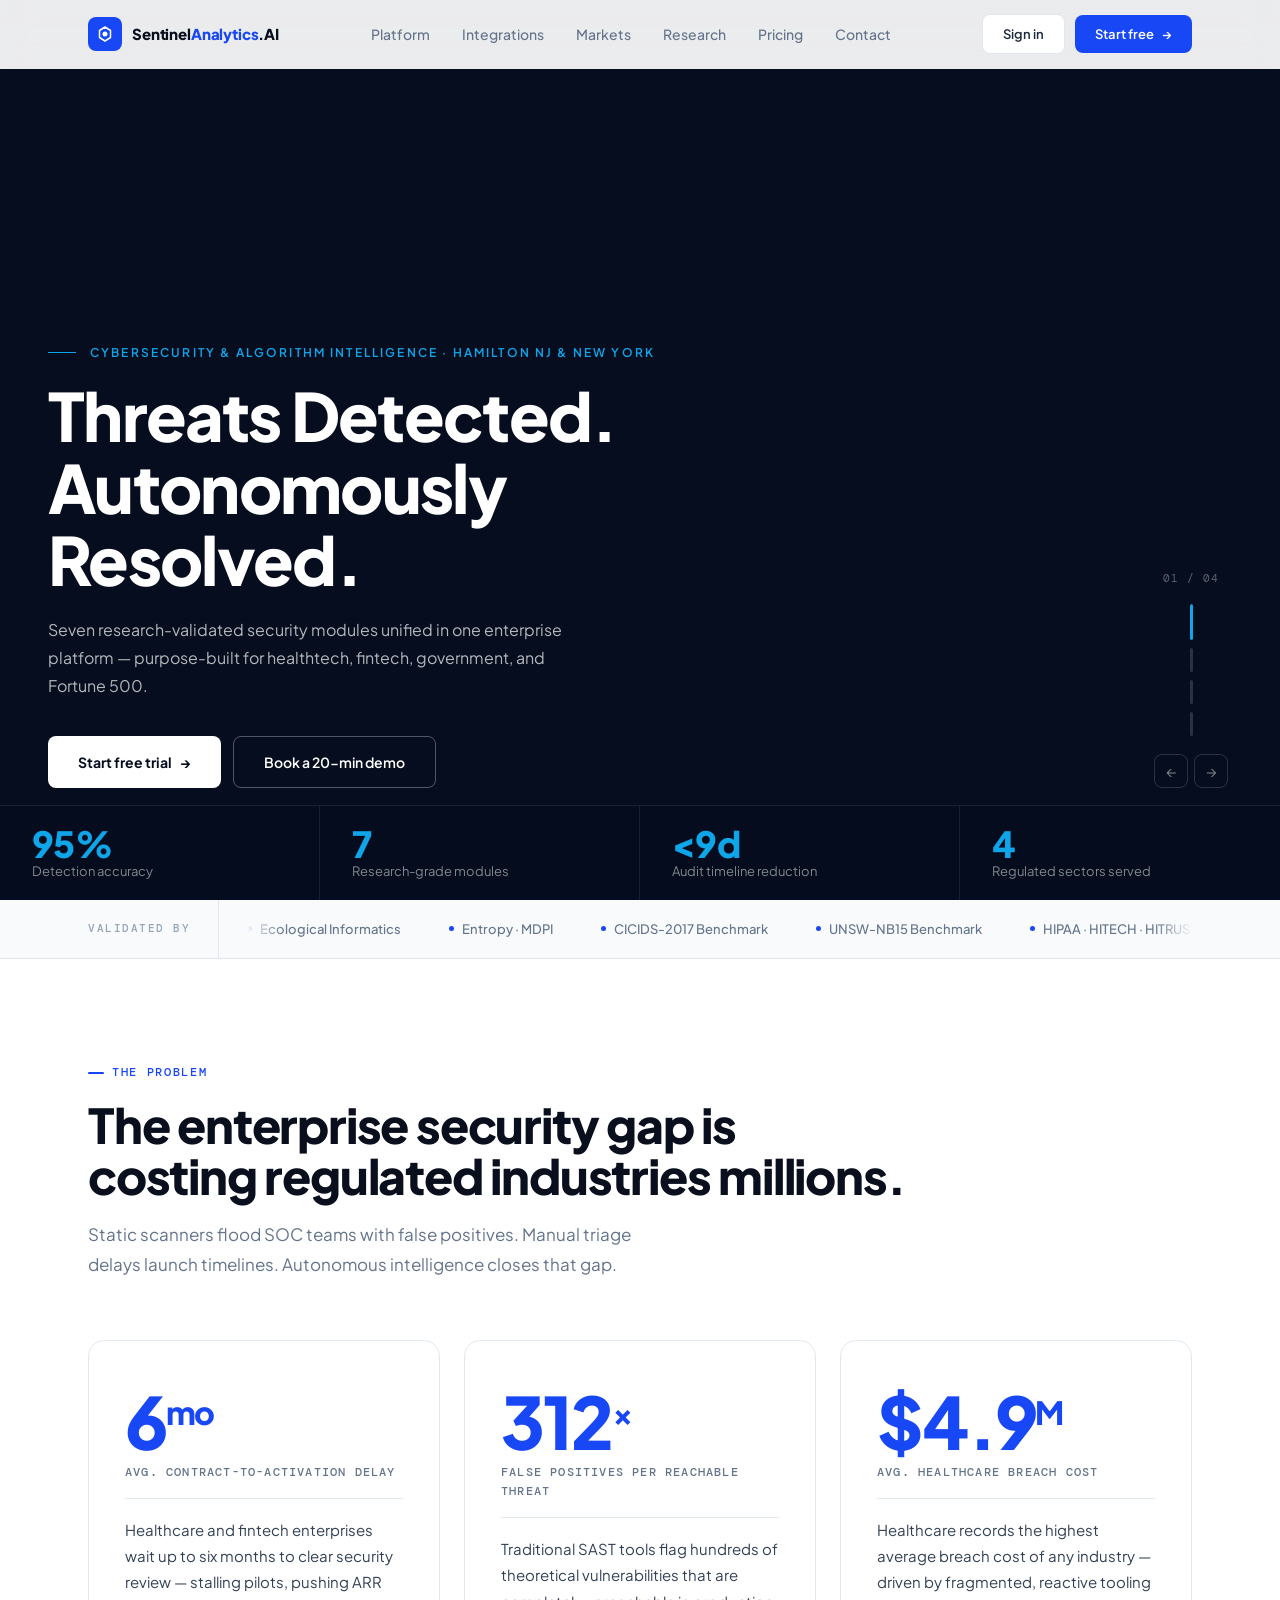
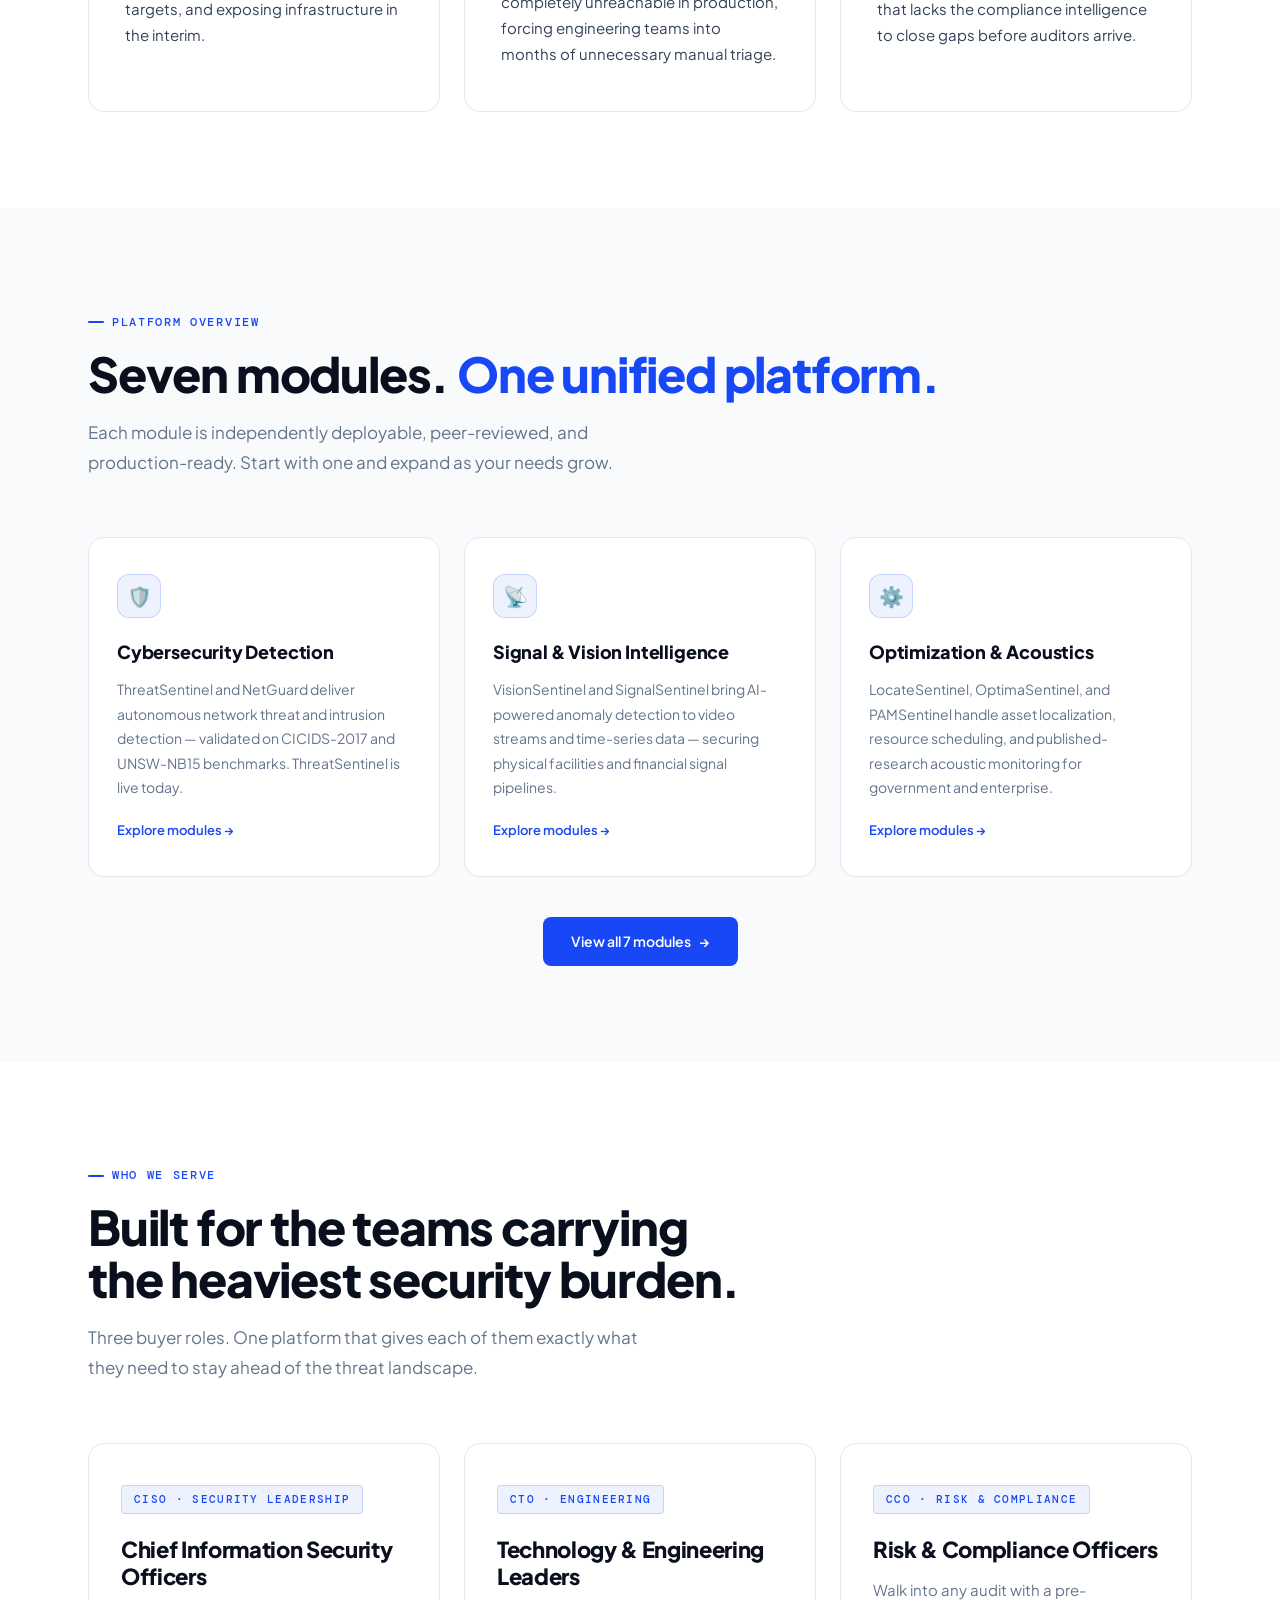
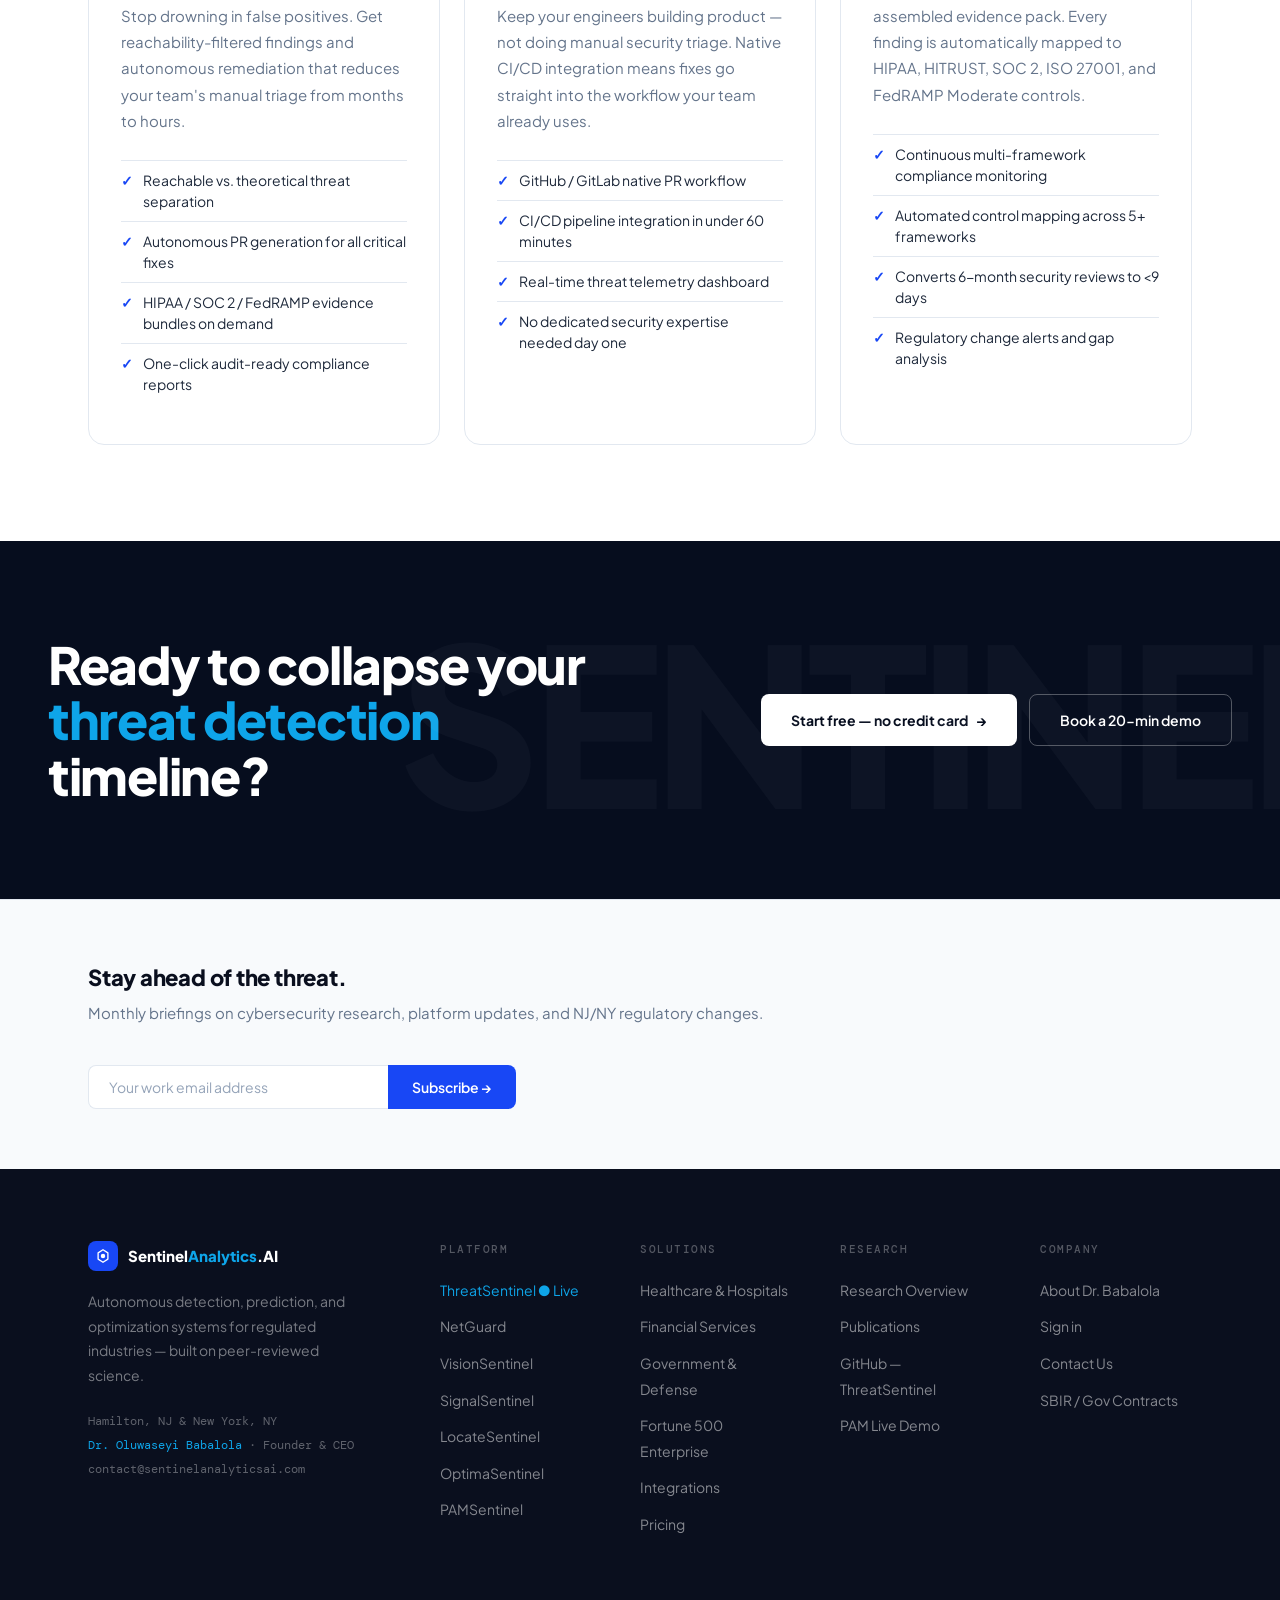
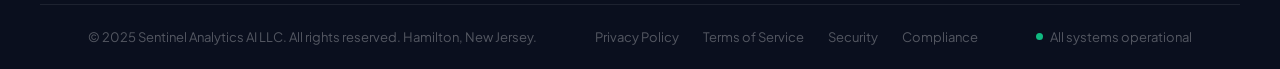
==== commit 514fbf6a: "Change 'Book a demo' to 'Sign in' in footer" ====
--- a/index.html
+++ b/index.html
@@ -75,7 +75,7 @@
       <li><a href="contact.html">Contact</a></li>
     </ul>
     <div class="nav-act">
-      <a href="contact.html" class="btn btn-white-sm">Book a demo</a>
+      <a href="contact.html" class="btn btn-white-sm">Sign in</a>
       <a href="https://threat-sentinel.streamlit.app" target="_blank" class="btn btn-blue-sm">Start free <span class="arr">→</span></a>
     </div>
   </div>
@@ -257,7 +257,7 @@
     <div><div class="foot-col-t">Platform</div><ul class="foot-links"><li><a href="platform.html" class="live">ThreatSentinel ● Live</a></li><li><a href="platform.html">NetGuard</a></li><li><a href="platform.html">VisionSentinel</a></li><li><a href="platform.html">SignalSentinel</a></li><li><a href="platform.html">LocateSentinel</a></li><li><a href="platform.html">OptimaSentinel</a></li><li><a href="platform.html">PAMSentinel</a></li></ul></div>
     <div><div class="foot-col-t">Solutions</div><ul class="foot-links"><li><a href="markets.html">Healthcare &amp; Hospitals</a></li><li><a href="markets.html">Financial Services</a></li><li><a href="markets.html">Government &amp; Defense</a></li><li><a href="markets.html">Fortune 500 Enterprise</a></li><li><a href="integrations.html">Integrations</a></li><li><a href="pricing.html">Pricing</a></li></ul></div>
     <div><div class="foot-col-t">Research</div><ul class="foot-links"><li><a href="research.html">Research Overview</a></li><li><a href="https://babalolaseyip.github.io/babalola-portfolio/publications.html" target="_blank">Publications</a></li><li><a href="https://github.com/babalolaseyip/threat-sentinel" target="_blank">GitHub — ThreatSentinel</a></li><li><a href="https://pam-sentinel.streamlit.app" target="_blank">PAM Live Demo</a></li></ul></div>
-    <div><div class="foot-col-t">Company</div><ul class="foot-links"><li><a href="https://babalolaseyip.github.io/babalola-portfolio/" target="_blank">About Dr. Babalola</a></li><li><a href="contact.html">Book a Demo</a></li><li><a href="contact.html">Contact Us</a></li><li><a href="contact.html">SBIR / Gov Contracts</a></li></ul></div>
+    <div><div class="foot-col-t">Company</div><ul class="foot-links"><li><a href="https://babalolaseyip.github.io/babalola-portfolio/" target="_blank">About Dr. Babalola</a></li><li><a href="contact.html">Sign in</a></li><li><a href="contact.html">Contact Us</a></li><li><a href="contact.html">SBIR / Gov Contracts</a></li></ul></div>
   </div>
   <div class="foot-bot"><div class="foot-copy">© 2025 Sentinel Analytics AI LLC. All rights reserved. Hamilton, New Jersey.</div><div class="foot-legal"><a href="#">Privacy Policy</a><a href="#">Terms of Service</a><a href="#">Security</a><a href="#">Compliance</a></div><div class="foot-status"><span class="sdot"></span>All systems operational</div></div>
 </footer>
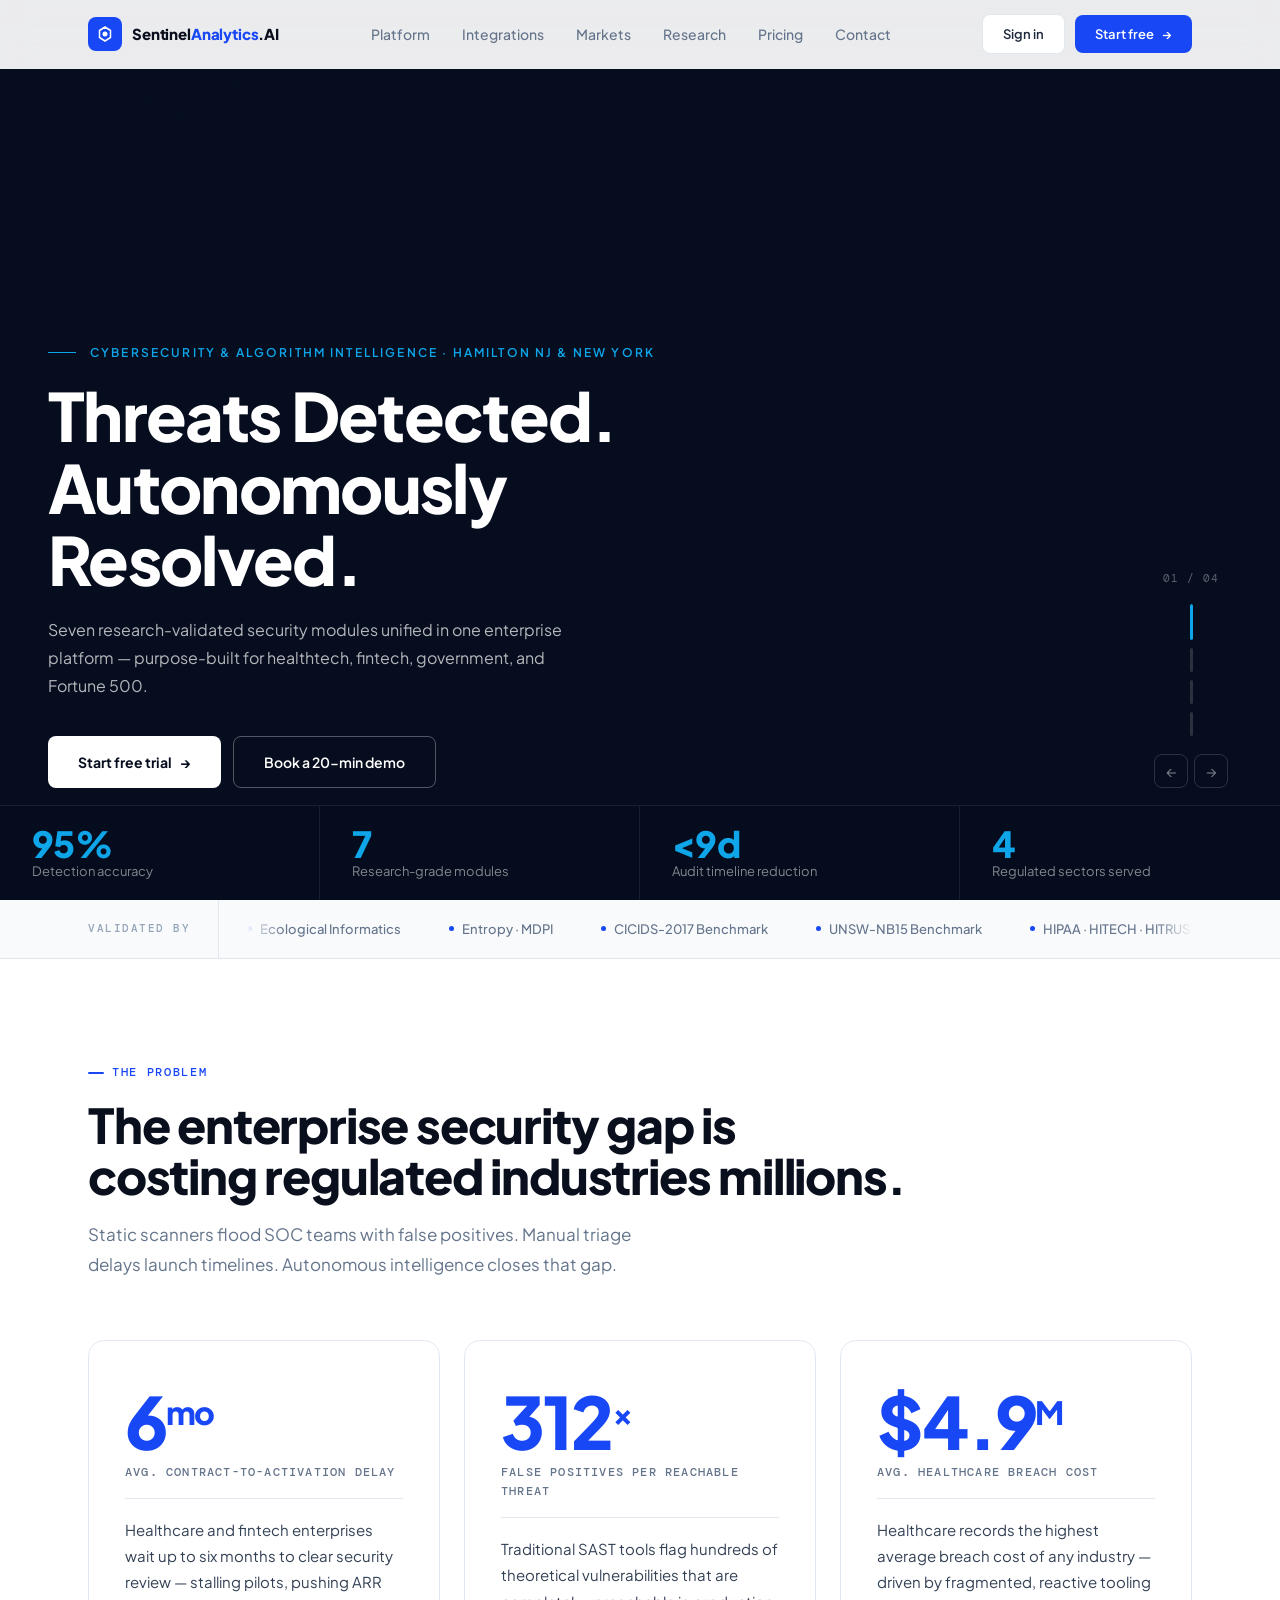
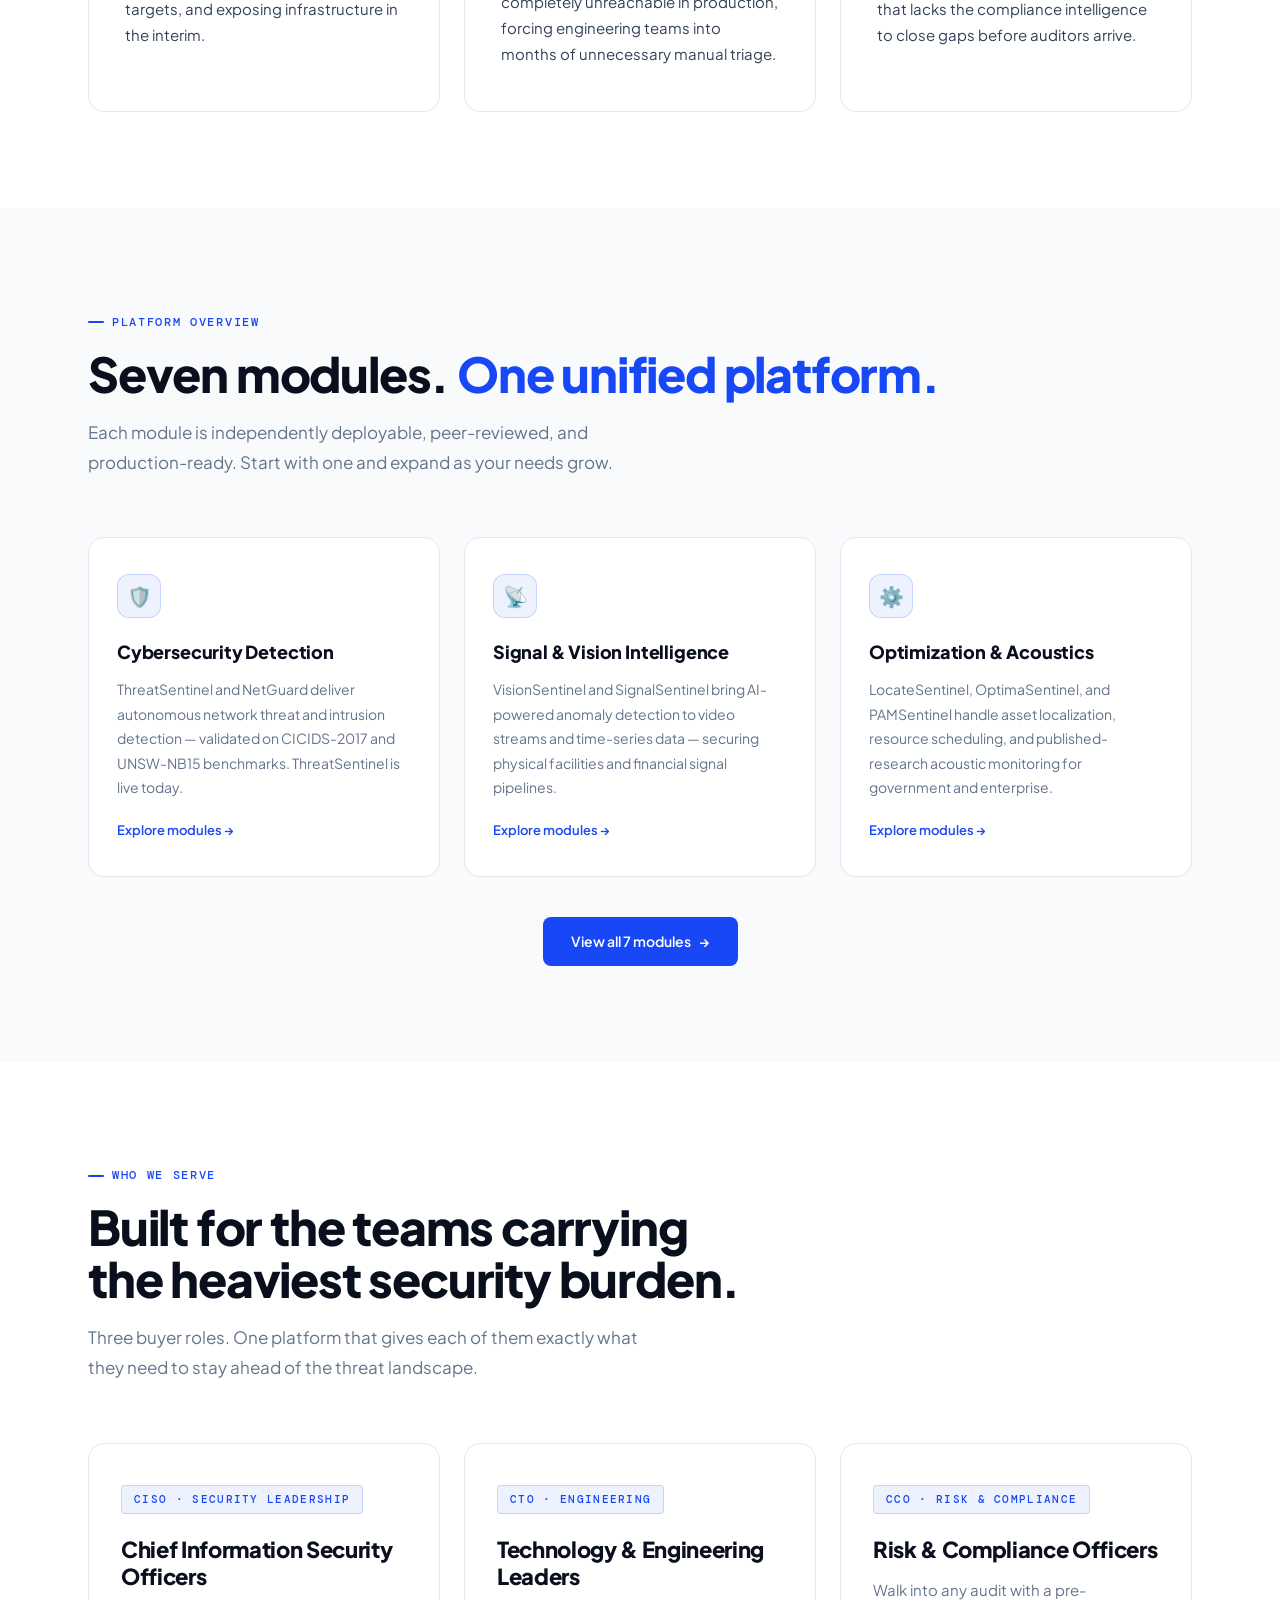
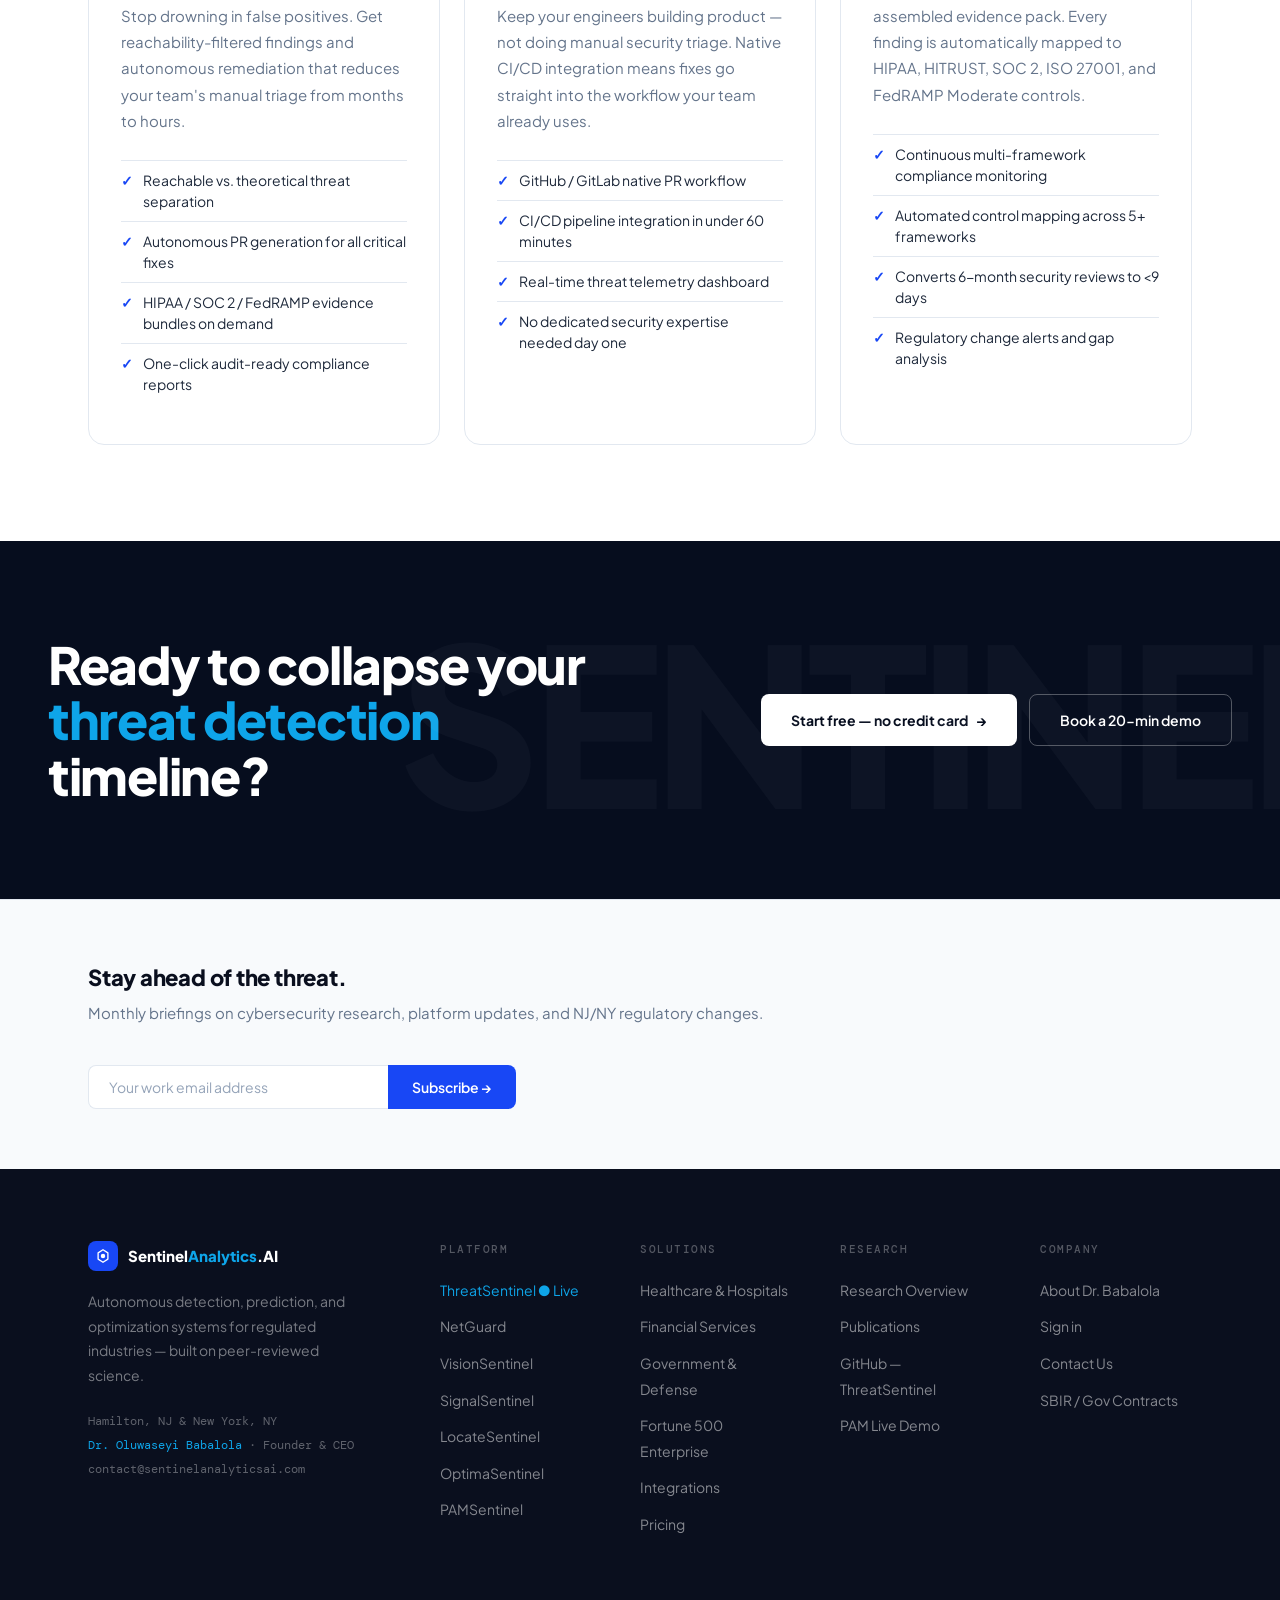
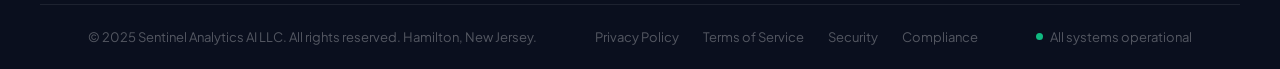
==== commit 73af5d39: "Update links to point to signup.html instead of external site" ====
--- a/index.html
+++ b/index.html
@@ -75,8 +75,8 @@
       <li><a href="contact.html">Contact</a></li>
     </ul>
     <div class="nav-act">
-      <a href="contact.html" class="btn btn-white-sm">Sign in</a>
-      <a href="https://threat-sentinel.streamlit.app" target="_blank" class="btn btn-blue-sm">Start free <span class="arr">→</span></a>
+      <a href="login.html" class="btn btn-white-sm">Sign in</a>
+      <a href="signup.html" class="btn btn-blue-sm">Start free <span class="arr">→</span></a>
     </div>
   </div>
 </nav>
@@ -92,7 +92,7 @@
         <h1 class="s-h">Threats Detected. Autonomously Resolved.</h1>
         <p class="s-p">Seven research-validated security modules unified in one enterprise platform — purpose-built for healthtech, fintech, government, and Fortune 500.</p>
         <div class="s-act">
-          <a href="https://threat-sentinel.streamlit.app" target="_blank" class="btn btn-navy-white">Start free trial <span class="arr">→</span></a>
+          <a href="signup.html" class="btn btn-navy-white">Start free trial <span class="arr">→</span></a>
           <a href="contact.html" class="btn btn-navy-ghost">Book a 20-min demo</a>
         </div>
       </div>
@@ -241,7 +241,7 @@
   <div class="cta-in">
     <h2 class="cta-h">Ready to collapse your<br><span>threat detection</span> timeline?</h2>
     <div class="cta-act">
-      <a href="https://threat-sentinel.streamlit.app" target="_blank" class="btn btn-navy-white">Start free — no credit card <span class="arr">→</span></a>
+      <a href="signup.html" class="btn btn-navy-white">Start free — no credit card <span class="arr">→</span></a>
       <a href="contact.html" class="btn btn-navy-ghost">Book a 20-min demo</a>
     </div>
   </div>
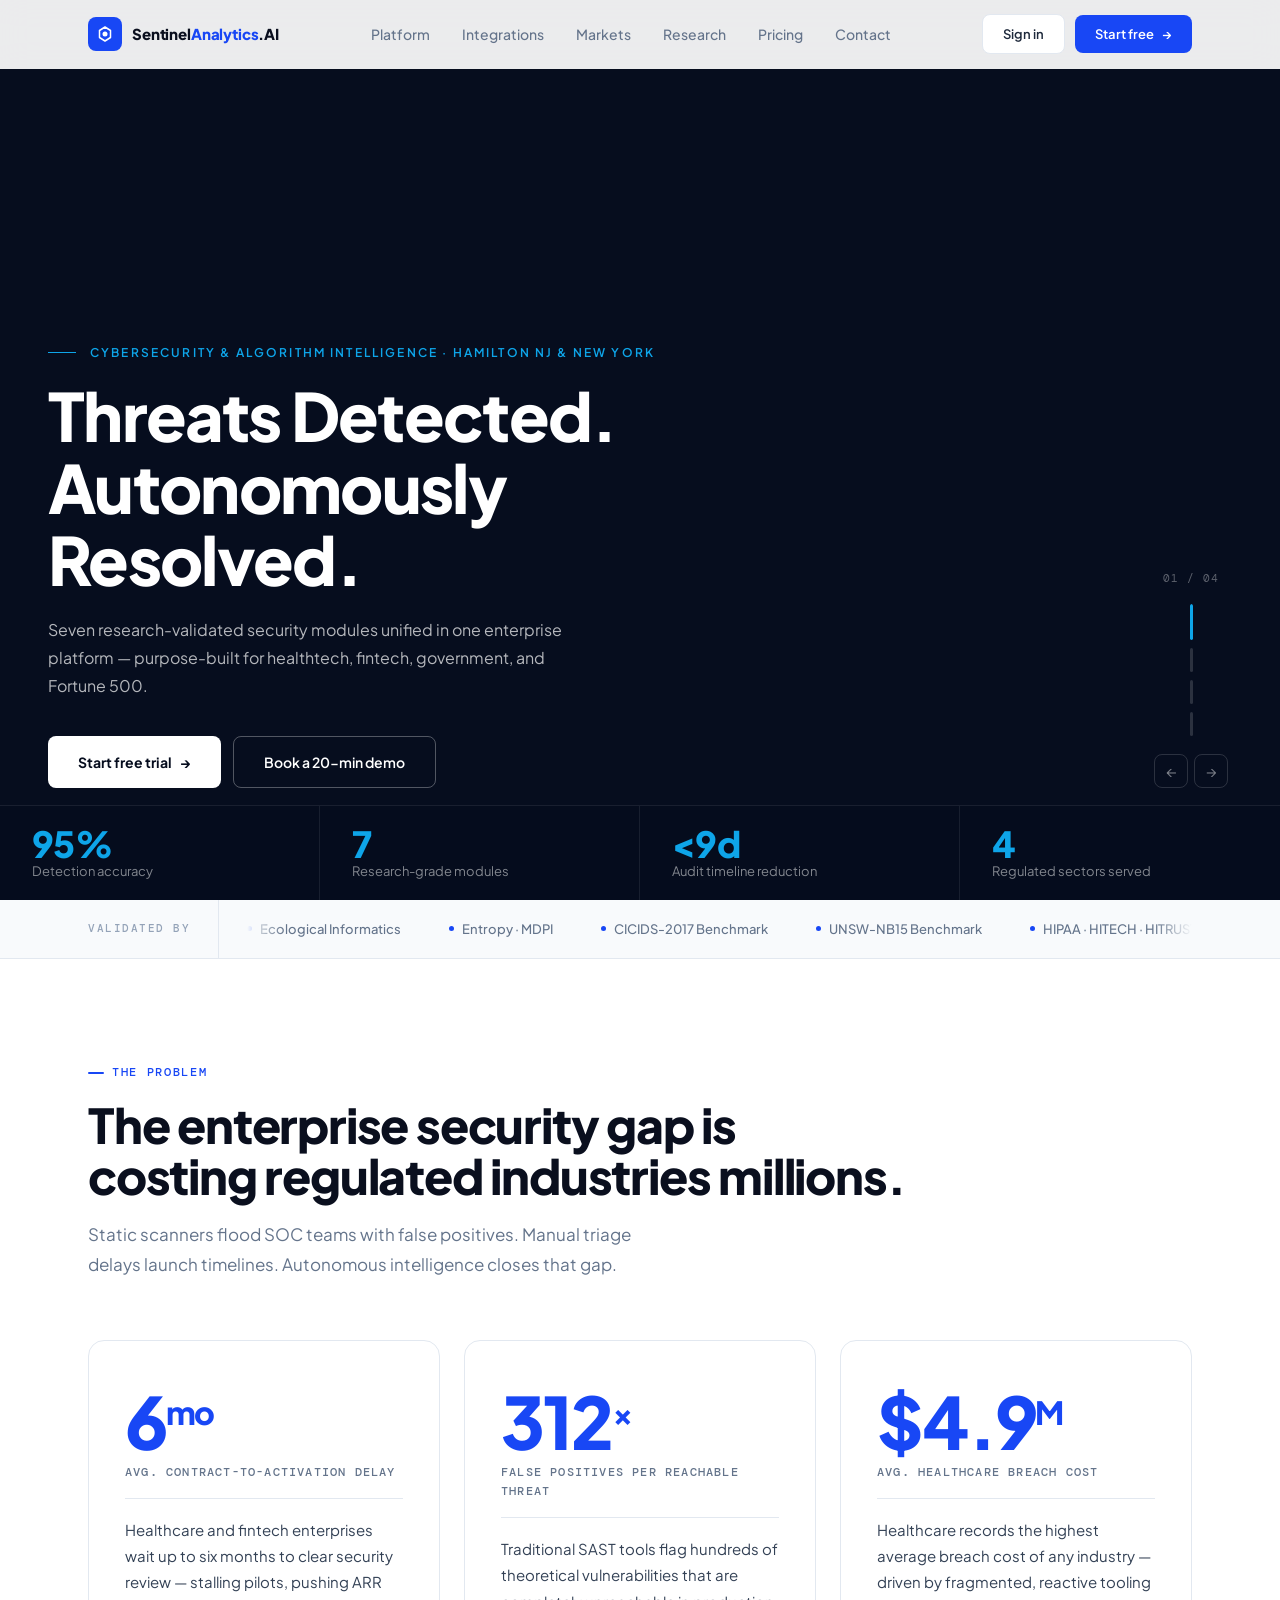
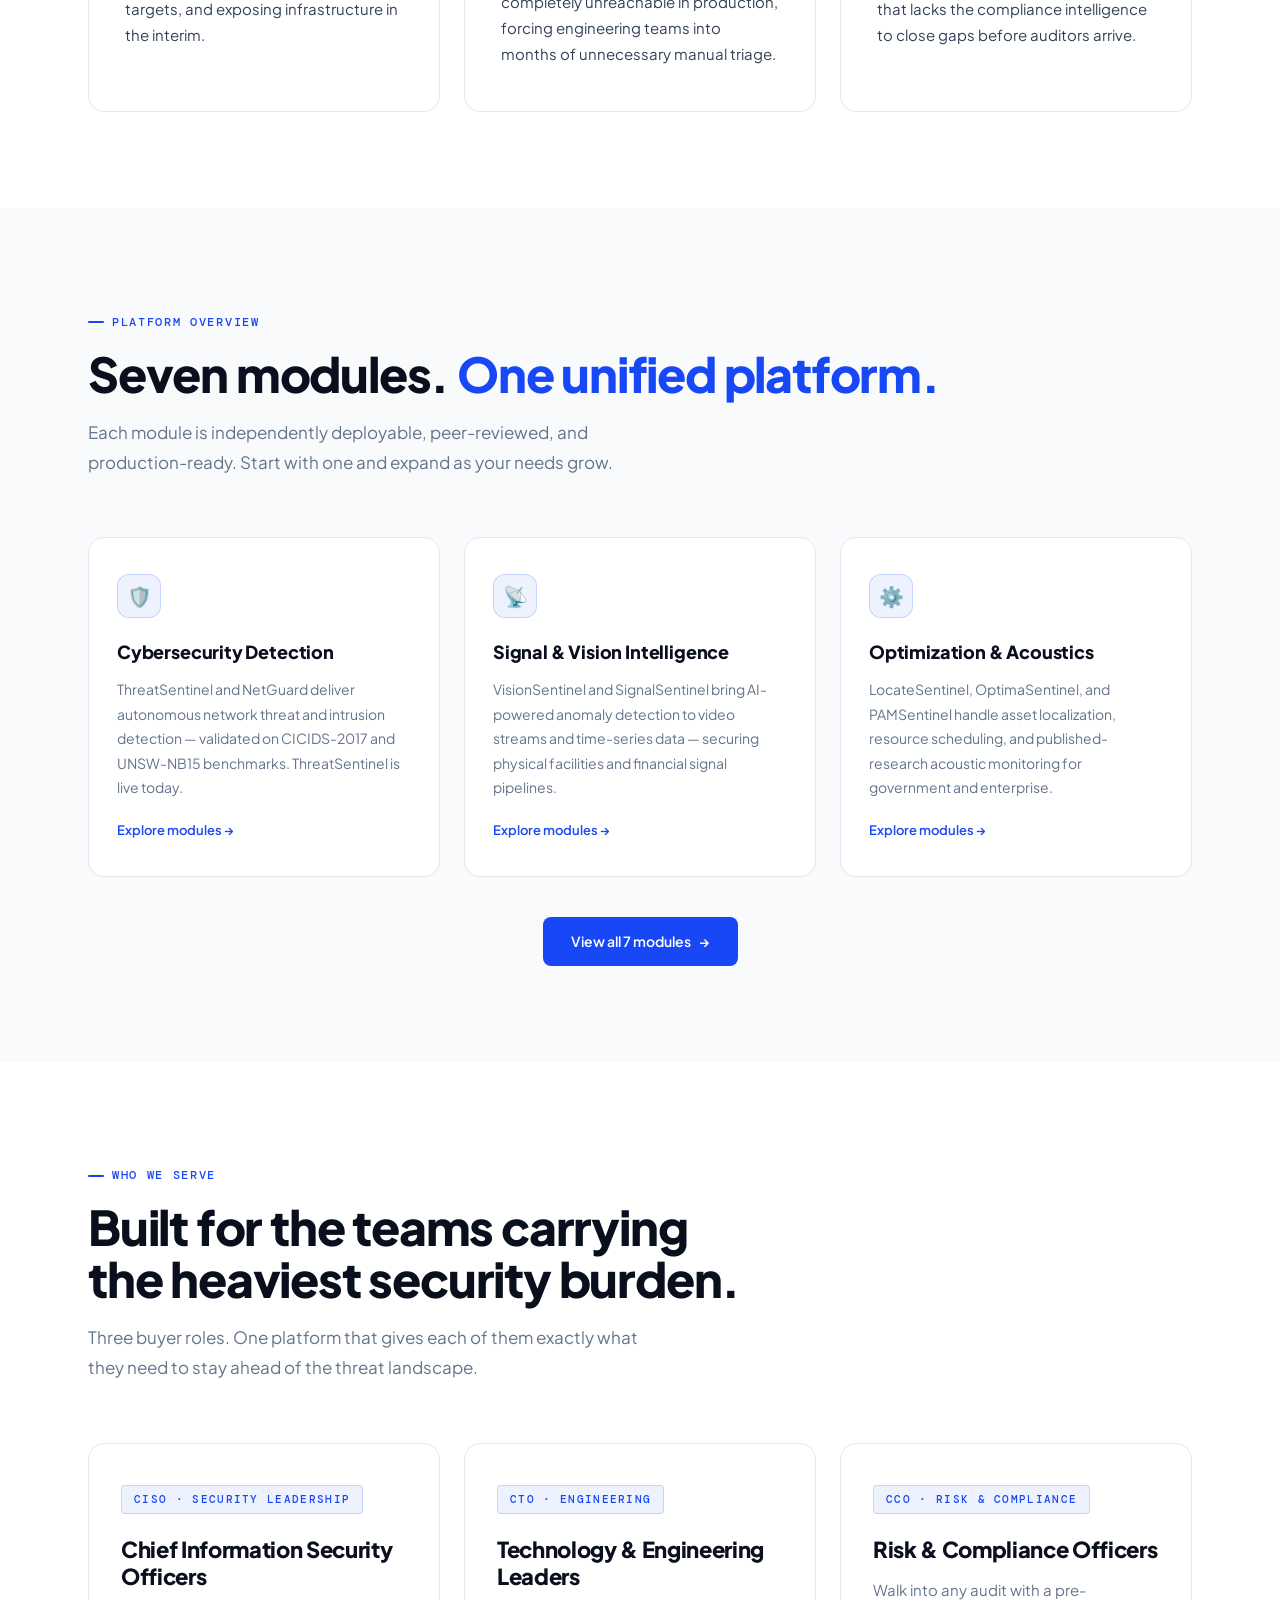
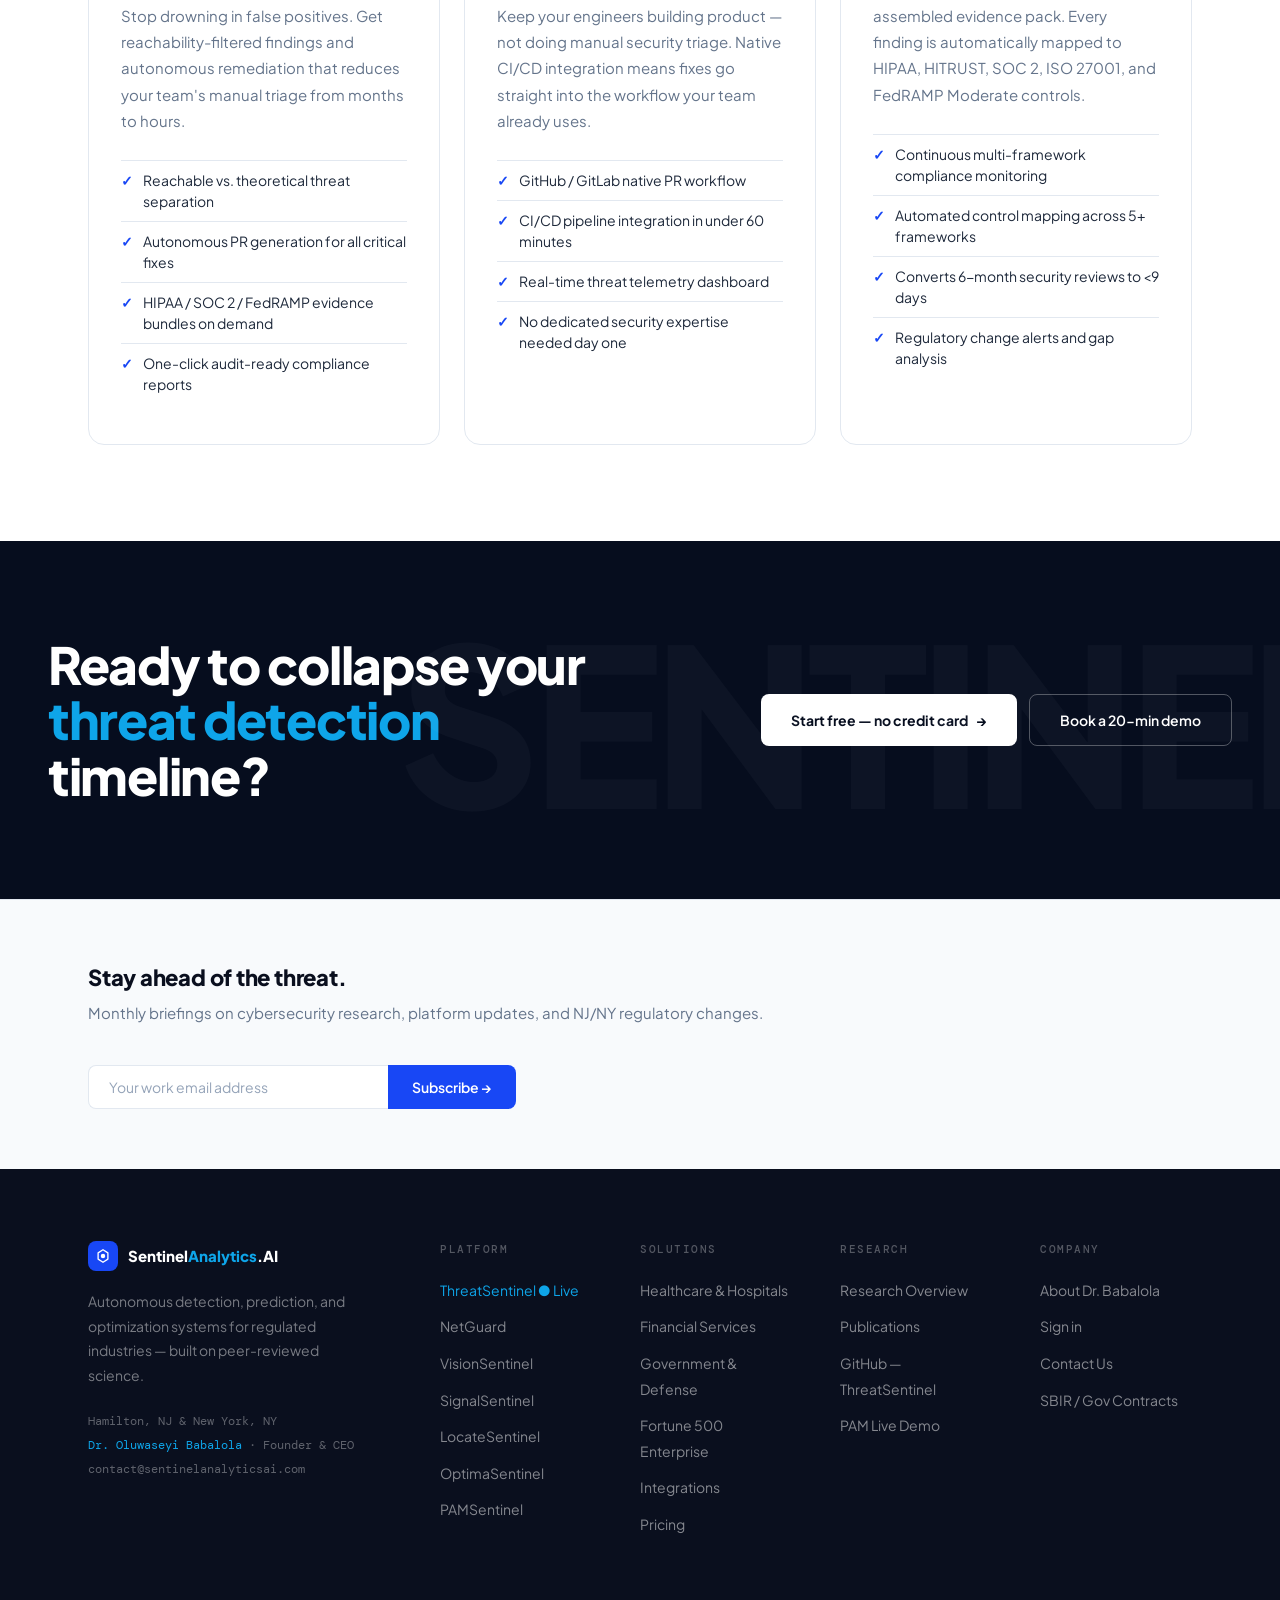
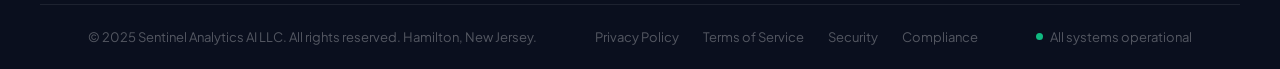
==== commit 1e7c26a9: "Add files via upload" ====
--- a/index.html
+++ b/index.html
@@ -93,7 +93,7 @@
         <p class="s-p">Seven research-validated security modules unified in one enterprise platform — purpose-built for healthtech, fintech, government, and Fortune 500.</p>
         <div class="s-act">
           <a href="signup.html" class="btn btn-navy-white">Start free trial <span class="arr">→</span></a>
-          <a href="contact.html" class="btn btn-navy-ghost">Book a 20-min demo</a>
+          <a href="https://calendly.com/babalolaseyip/threatsentinel-platform-demo" target="_blank" class="btn btn-navy-ghost">Book a 20-min demo</a>
         </div>
       </div>
     </div>
@@ -242,7 +242,7 @@
     <h2 class="cta-h">Ready to collapse your<br><span>threat detection</span> timeline?</h2>
     <div class="cta-act">
       <a href="signup.html" class="btn btn-navy-white">Start free — no credit card <span class="arr">→</span></a>
-      <a href="contact.html" class="btn btn-navy-ghost">Book a 20-min demo</a>
+      <a href="https://calendly.com/babalolaseyip/threatsentinel-platform-demo" target="_blank" class="btn btn-navy-ghost">Book a 20-min demo</a>
     </div>
   </div>
 </div>
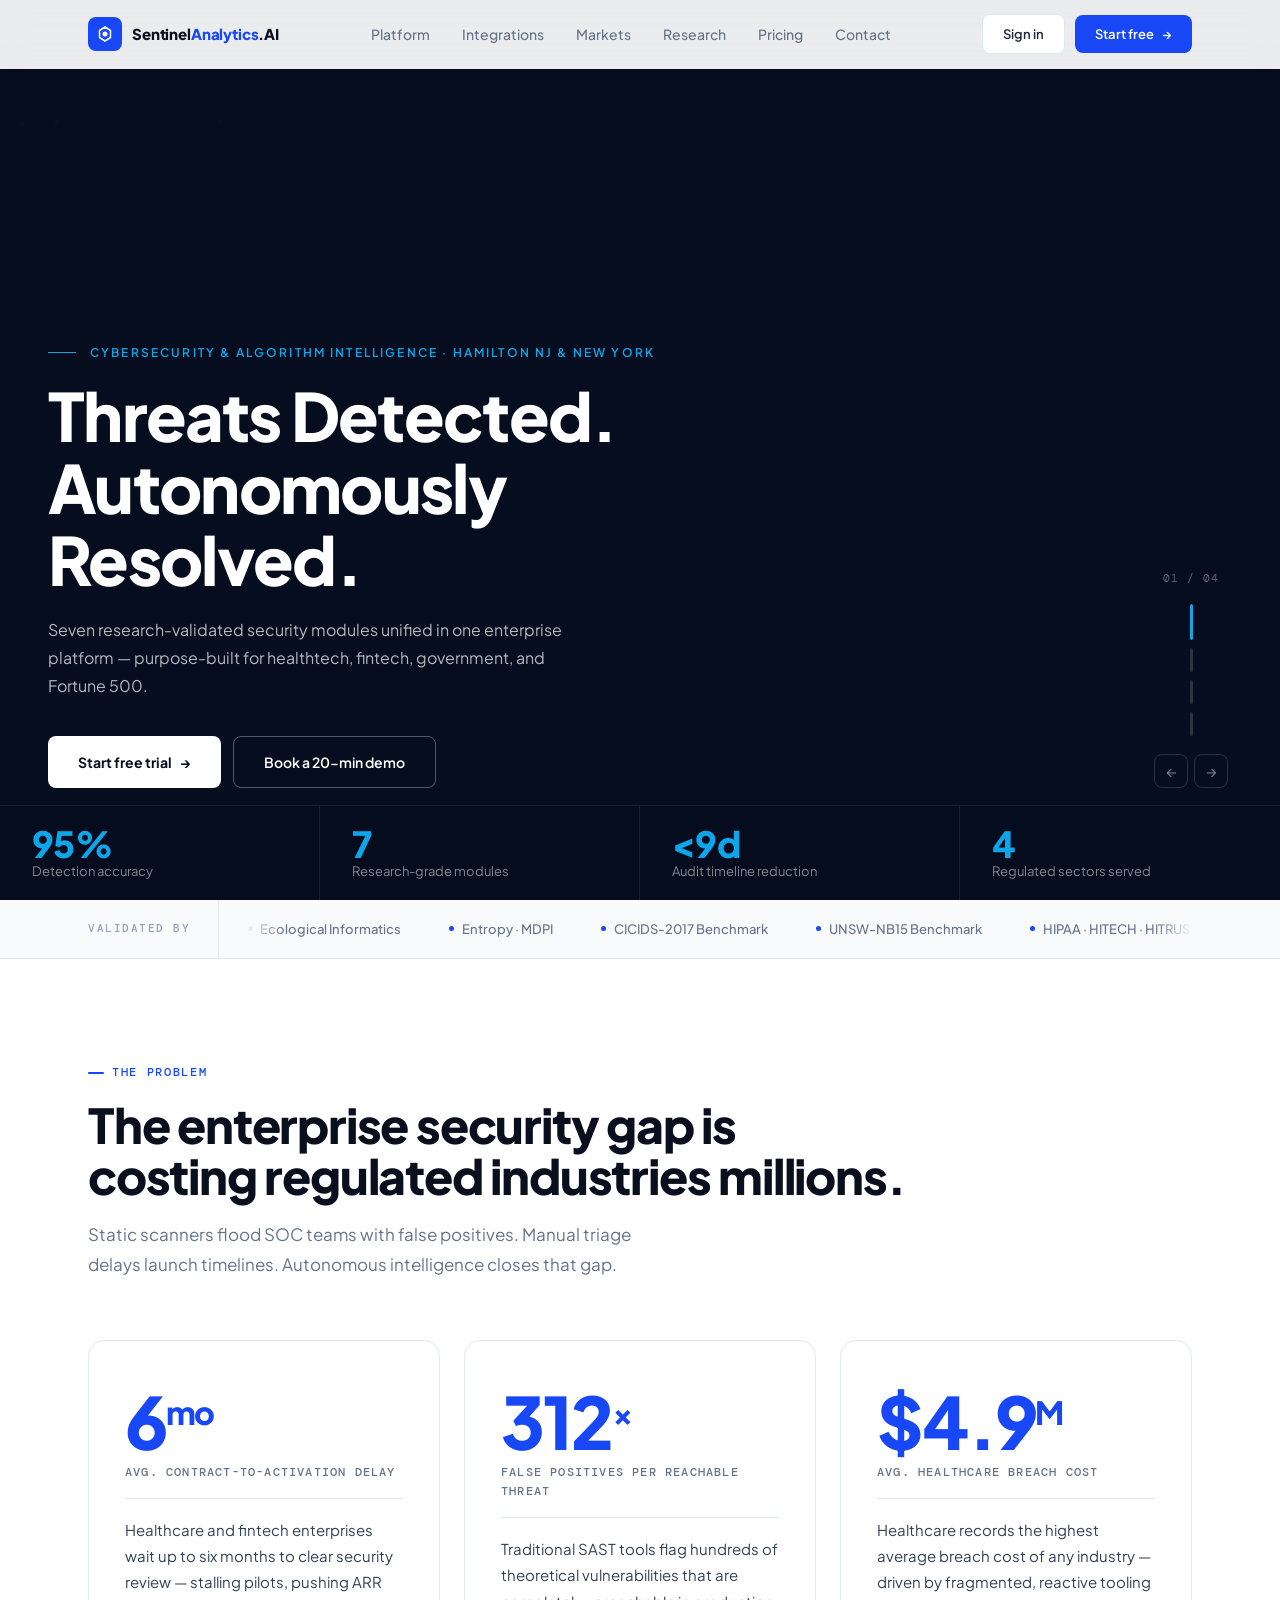
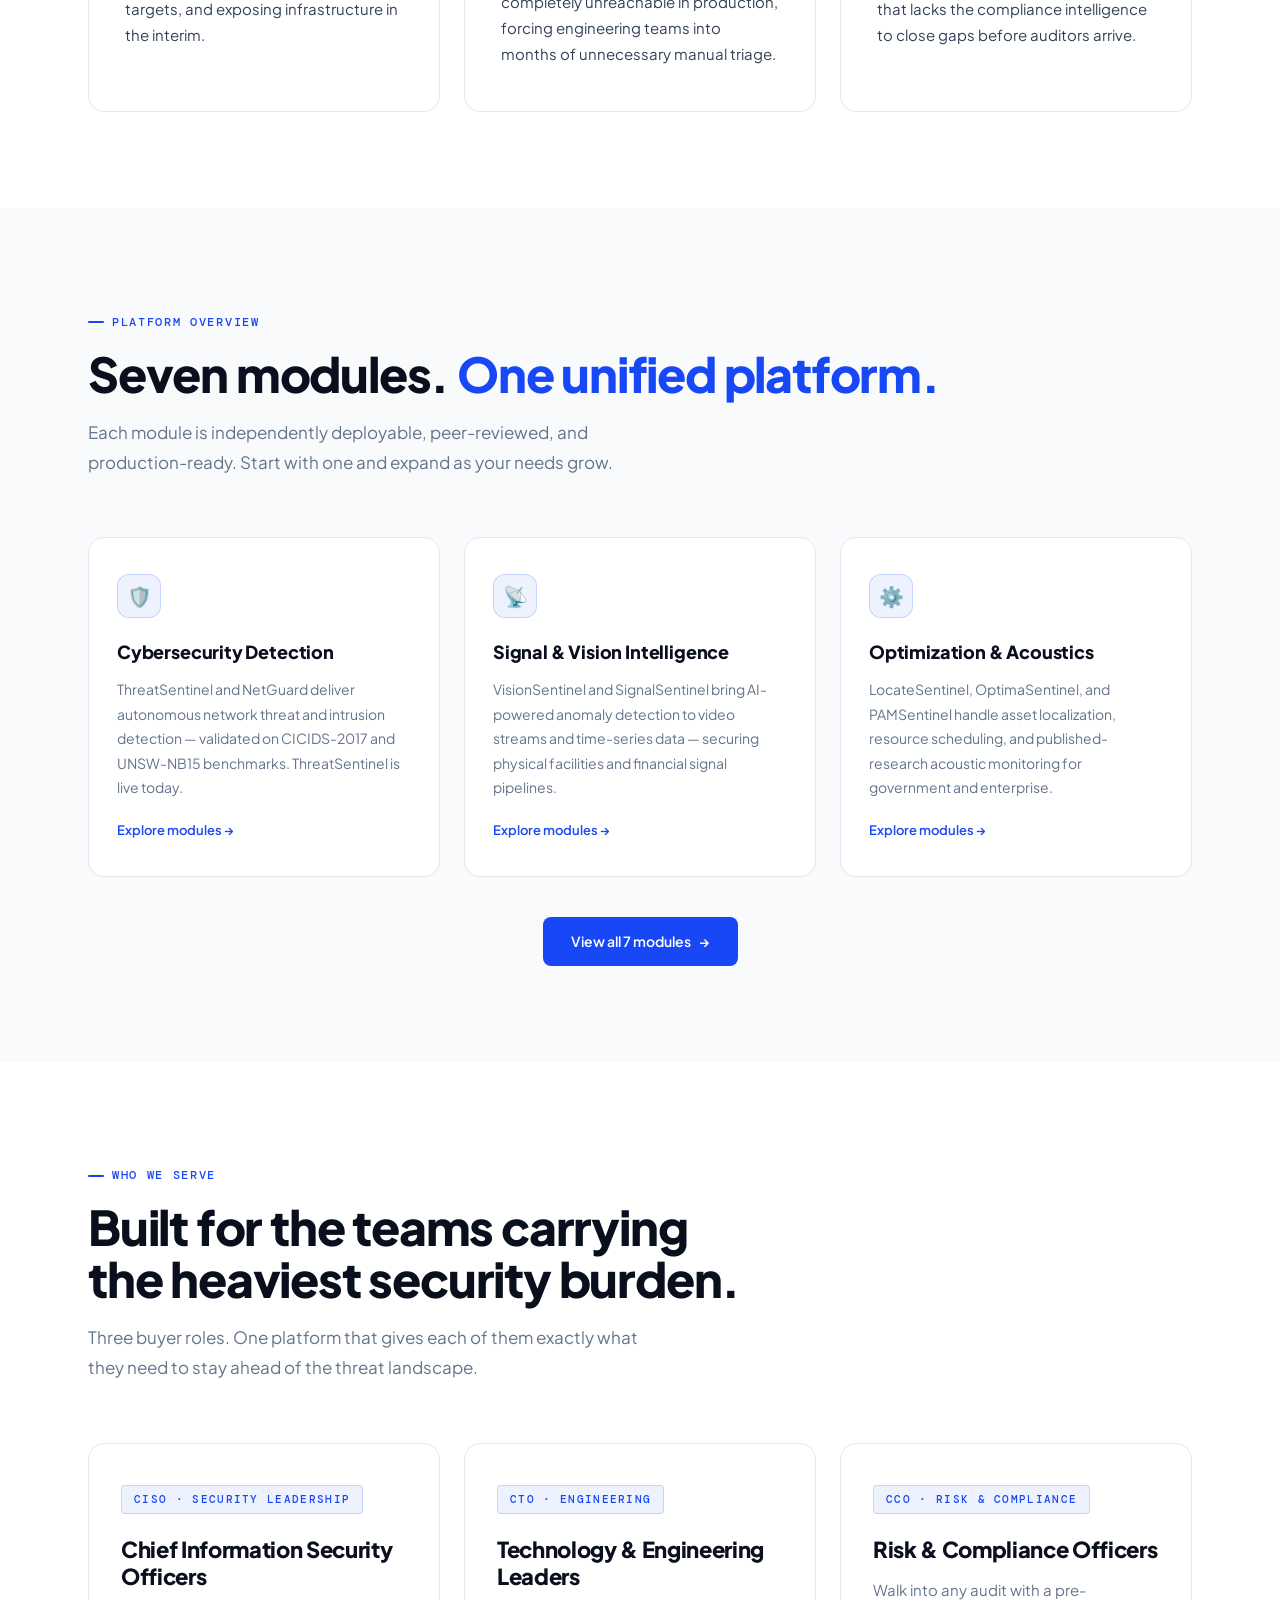
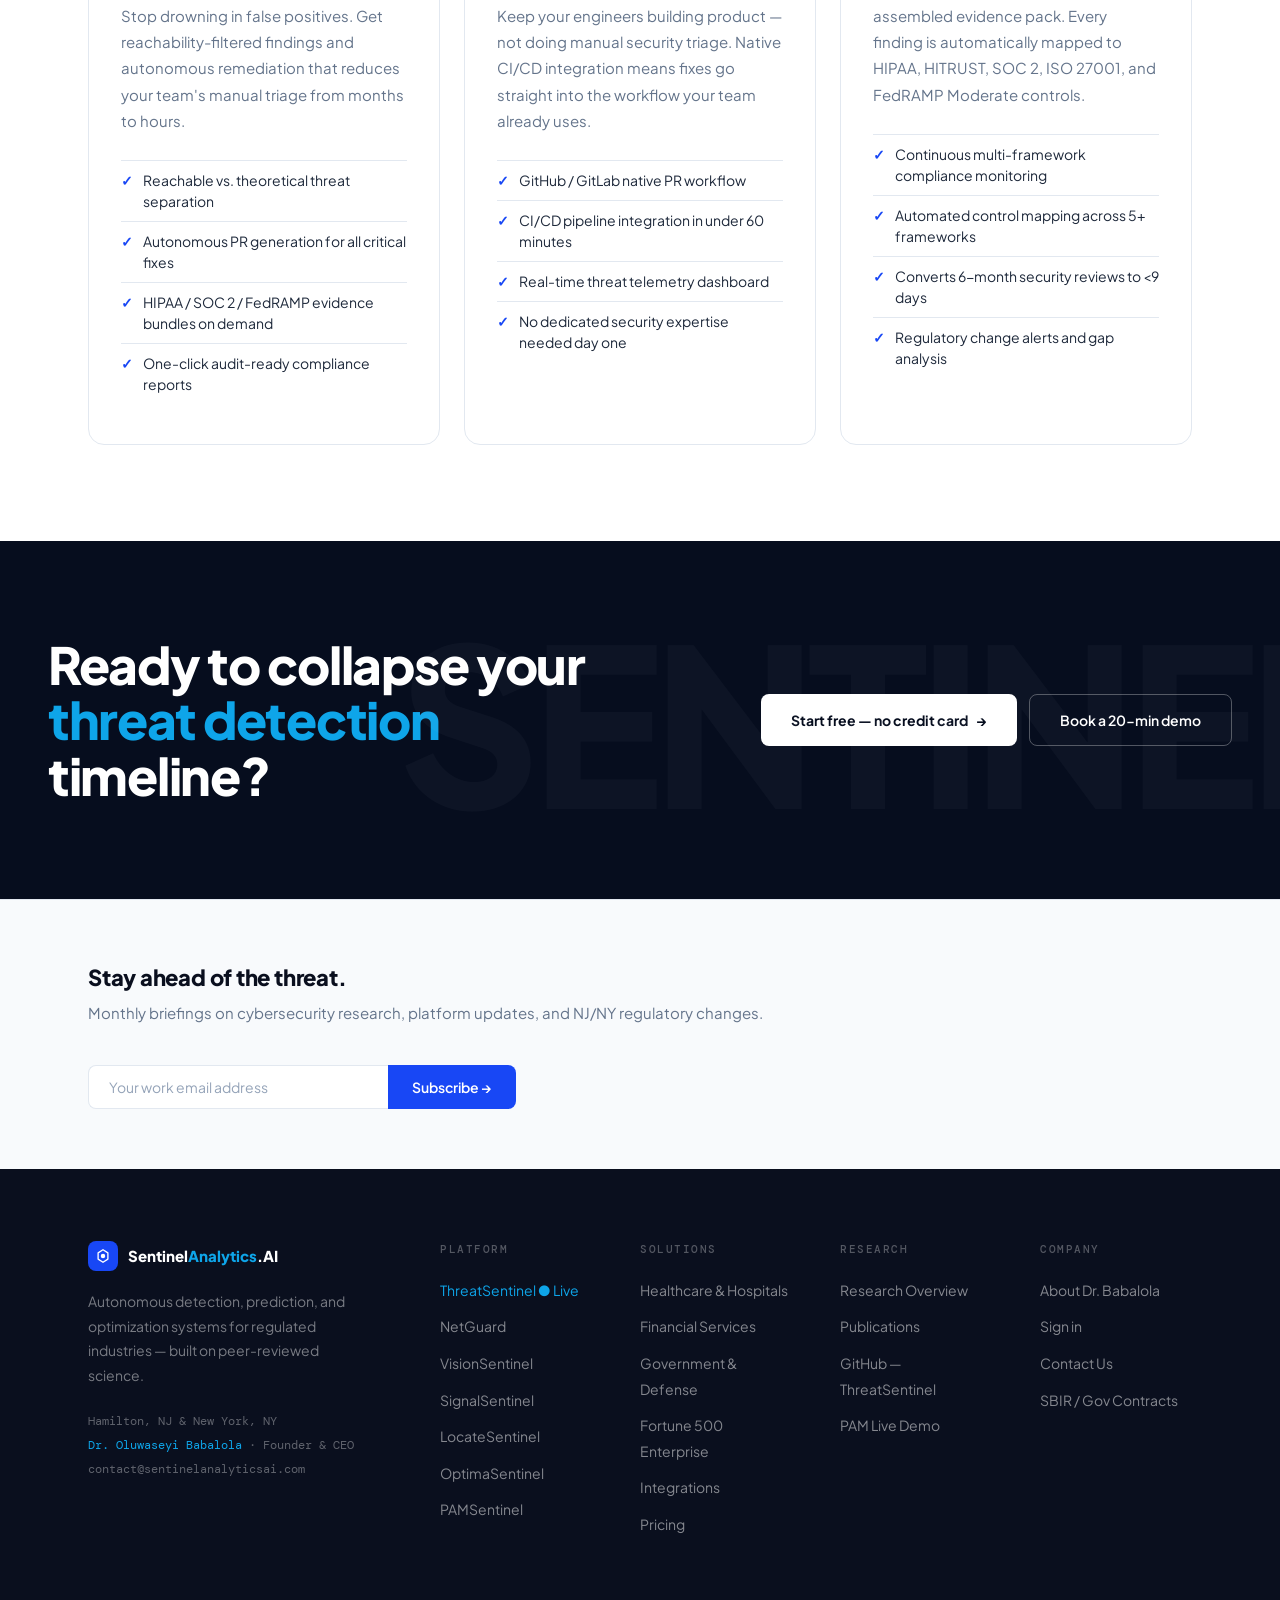
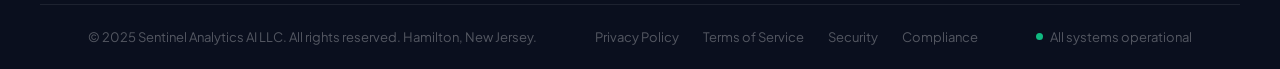
==== commit 0c8290a9: "Add files via upload" ====
--- a/index.html
+++ b/index.html
@@ -75,7 +75,7 @@
       <li><a href="contact.html">Contact</a></li>
     </ul>
     <div class="nav-act">
-      <a href="login.html" class="btn btn-white-sm">Sign in</a>
+      <a href="contact.html" class="btn btn-white-sm">Sign in</a>
       <a href="signup.html" class="btn btn-blue-sm">Start free <span class="arr">→</span></a>
     </div>
   </div>
@@ -93,7 +93,7 @@
         <p class="s-p">Seven research-validated security modules unified in one enterprise platform — purpose-built for healthtech, fintech, government, and Fortune 500.</p>
         <div class="s-act">
           <a href="signup.html" class="btn btn-navy-white">Start free trial <span class="arr">→</span></a>
-          <a href="https://calendly.com/babalolaseyip/threatsentinel-platform-demo" target="_blank" class="btn btn-navy-ghost">Book a 20-min demo</a>
+          <a href="contact.html" class="btn btn-navy-ghost">Book a 20-min demo</a>
         </div>
       </div>
     </div>
@@ -242,7 +242,7 @@
     <h2 class="cta-h">Ready to collapse your<br><span>threat detection</span> timeline?</h2>
     <div class="cta-act">
       <a href="signup.html" class="btn btn-navy-white">Start free — no credit card <span class="arr">→</span></a>
-      <a href="https://calendly.com/babalolaseyip/threatsentinel-platform-demo" target="_blank" class="btn btn-navy-ghost">Book a 20-min demo</a>
+      <a href="contact.html" class="btn btn-navy-ghost">Book a 20-min demo</a>
     </div>
   </div>
 </div>
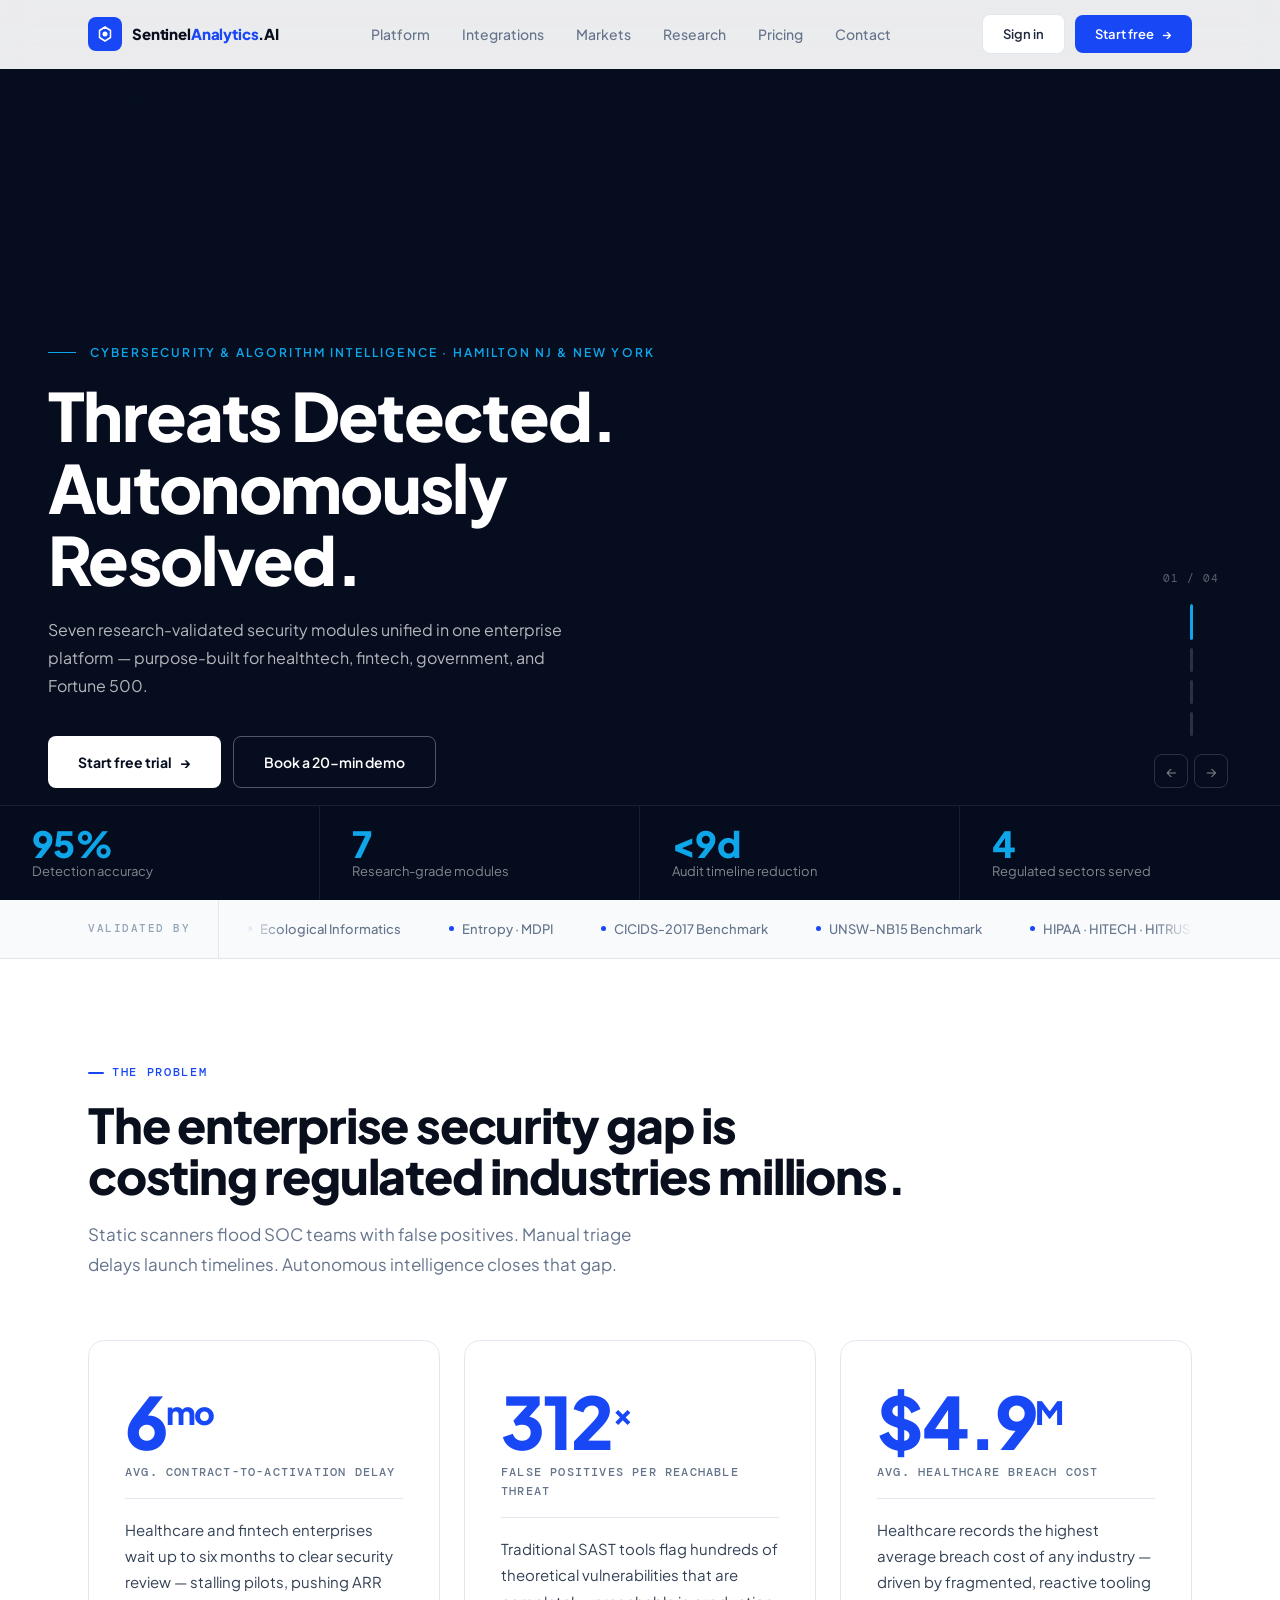
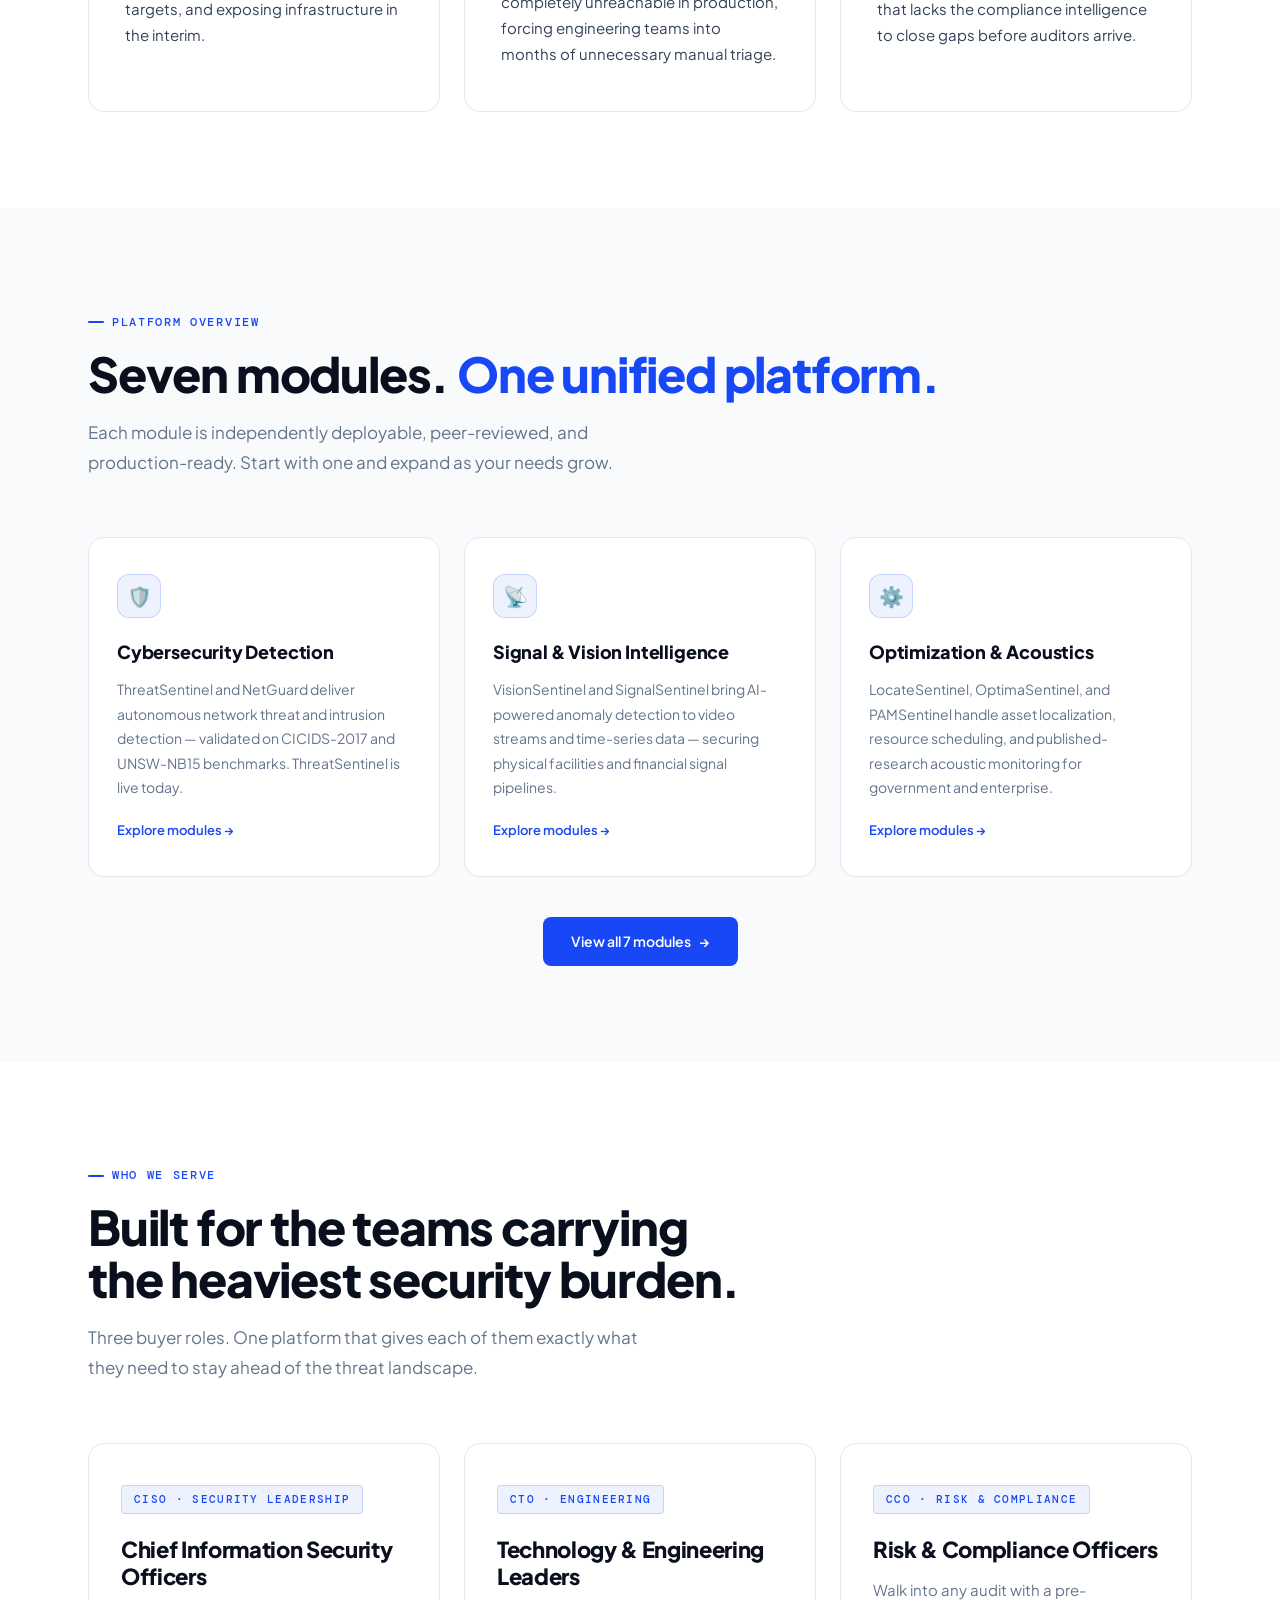
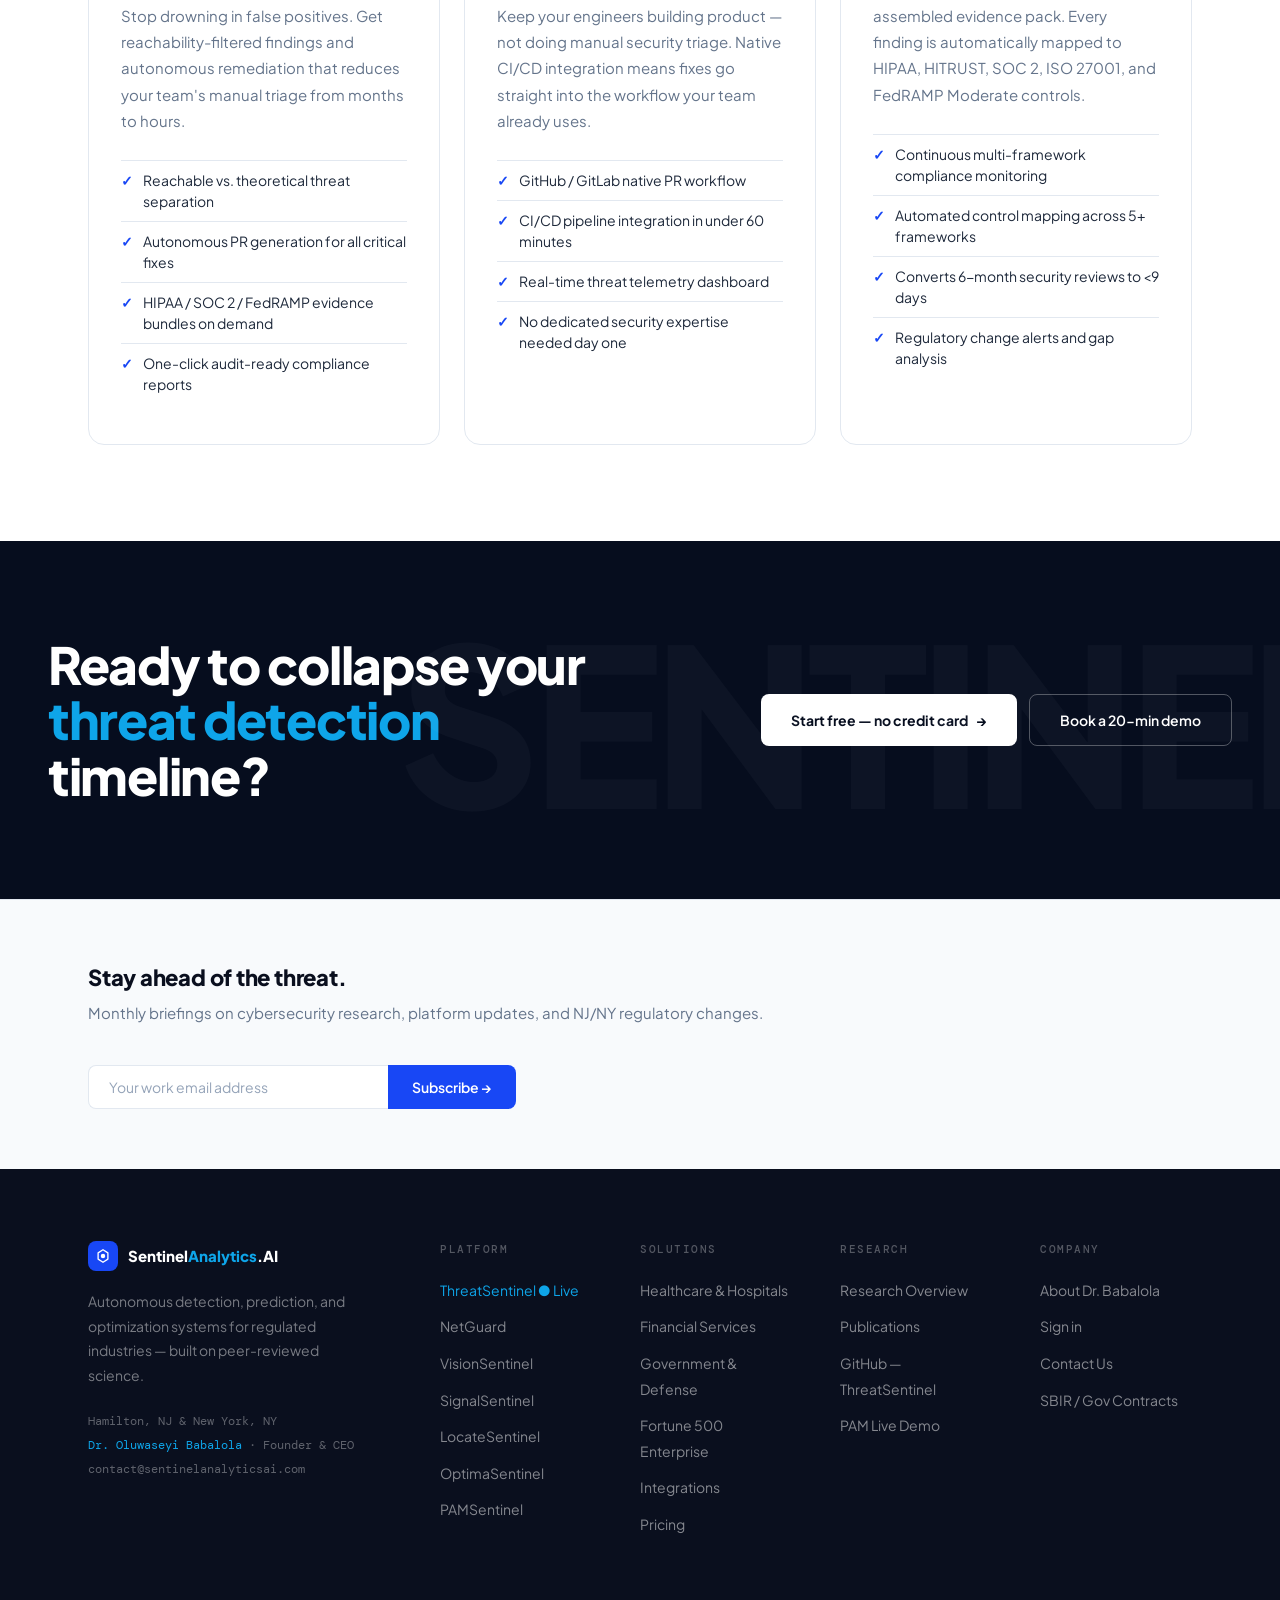
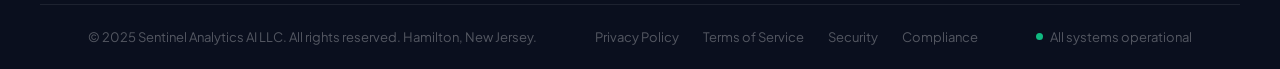
==== commit 5b706ac6: "Add files via upload" ====
--- a/index.html
+++ b/index.html
@@ -74,12 +74,28 @@
       <li><a href="pricing.html">Pricing</a></li>
       <li><a href="contact.html">Contact</a></li>
     </ul>
+    <button class="hamburger" id="hamburger" aria-label="Menu" onclick="toggleMobileNav()"><span></span><span></span><span></span></button>
     <div class="nav-act">
       <a href="contact.html" class="btn btn-white-sm">Sign in</a>
       <a href="signup.html" class="btn btn-blue-sm">Start free <span class="arr">→</span></a>
     </div>
   </div>
 </nav>
+<!-- MOBILE NAV -->
+<div class="mobile-nav" id="mobile-nav">
+  <ul class="mobile-nav-links">
+    <li><a href="platform.html">Platform</a></li>
+    <li><a href="integrations.html">Integrations</a></li>
+    <li><a href="markets.html">Markets</a></li>
+    <li><a href="research.html">Research</a></li>
+    <li><a href="pricing.html">Pricing</a></li>
+    <li><a href="contact.html">Contact</a></li>
+  </ul>
+  <div class="mobile-nav-act">
+    <a href="login.html" class="btn btn-white">Sign in</a>
+    <a href="signup.html" class="btn btn-blue">Start free trial <span class="arr">&#8594;</span></a>
+  </div>
+</div>
 
 <!-- HERO -->
 <section id="hero">
--- a/css/styles.css
+++ b/css/styles.css
@@ -393,8 +393,48 @@
   .int-grid { grid-template-columns: repeat(3, 1fr); }
   .sc-grid { grid-template-columns: 1fr 1fr; }
 }
+/* ── HAMBURGER ── */
+.hamburger {
+  display: none; flex-direction: column; gap: 5px;
+  cursor: pointer; padding: 4px; border: none; background: none;
+  z-index: 600;
+}
+.hamburger span {
+  display: block; width: 22px; height: 2px;
+  background: var(--ink); border-radius: 2px;
+  transition: all .25s var(--ease);
+}
+.hamburger.open span:nth-child(1) { transform: rotate(45deg) translate(5px, 5px); }
+.hamburger.open span:nth-child(2) { opacity: 0; }
+.hamburger.open span:nth-child(3) { transform: rotate(-45deg) translate(5px, -5px); }
+
+/* Mobile full-screen nav dropdown */
+.mobile-nav {
+  position: fixed; top: 68px; left: 0; right: 0; bottom: 0;
+  background: #fff; z-index: 490; overflow-y: auto;
+  transform: translateX(100%); transition: transform .3s var(--ease);
+  padding: 24px;
+  display: flex; flex-direction: column;
+}
+.mobile-nav.open { transform: translateX(0); }
+.mobile-nav-links { list-style: none; margin-bottom: 24px; }
+.mobile-nav-links li { border-bottom: 1px solid var(--bdr); }
+.mobile-nav-links a {
+  display: flex; align-items: center; justify-content: space-between;
+  padding: 16px 4px; font-size: 17px; font-weight: 600; color: var(--ink);
+  text-decoration: none; transition: color .15s;
+}
+.mobile-nav-links a:hover, .mobile-nav-links a.active { color: var(--blue); }
+.mobile-nav-links a::after { content: '›'; font-size: 20px; color: var(--mute2); }
+.mobile-nav-act {
+  display: flex; flex-direction: column; gap: 10px; padding-top: 8px;
+}
+.mobile-nav-act .btn { justify-content: center; padding: 14px; font-size: 15px; }
+
 @media(max-width:768px) {
   .nav-links { display: none; }
+  .nav-act { display: none; }
+  .hamburger { display: flex; }
   .nav-in, .nl-in, .foot-bot { padding-left: 24px; padding-right: 24px; }
   .wrap { padding: 0 24px; }
   .sec { padding: 72px 0; }
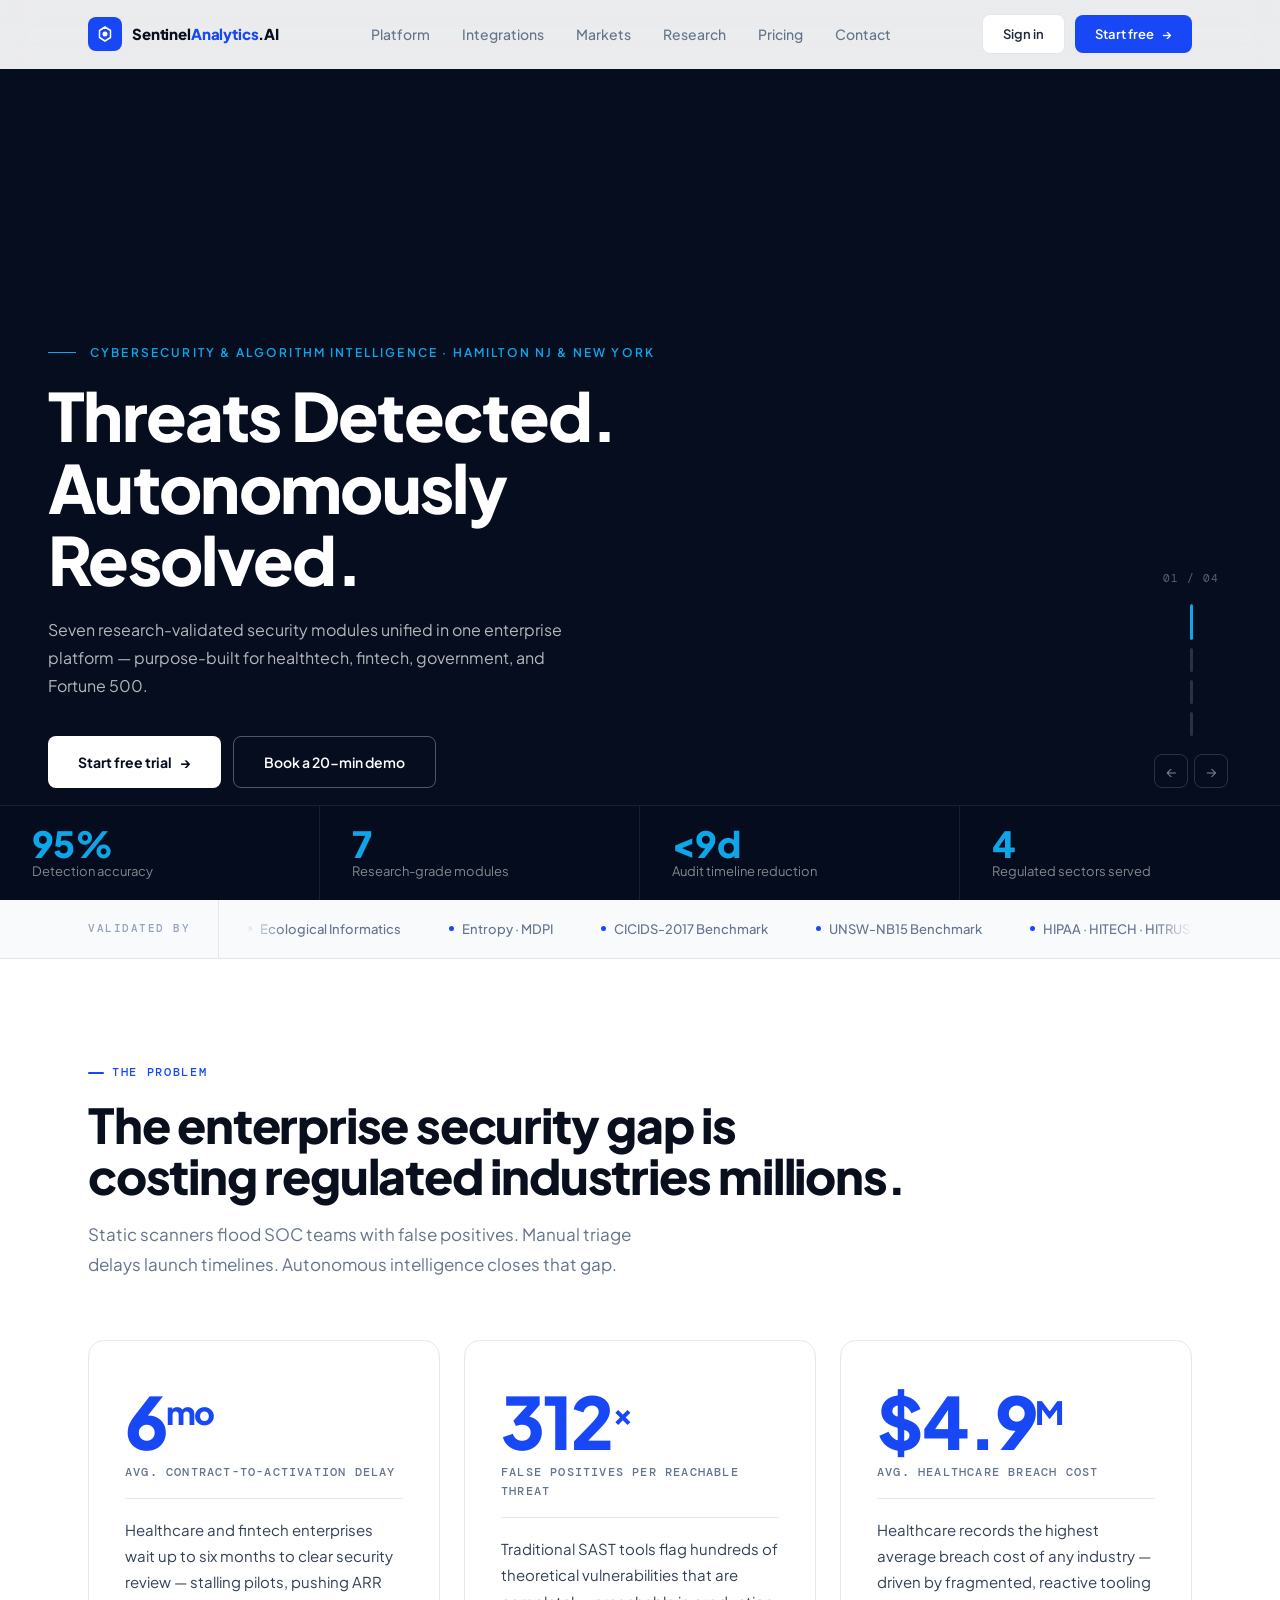
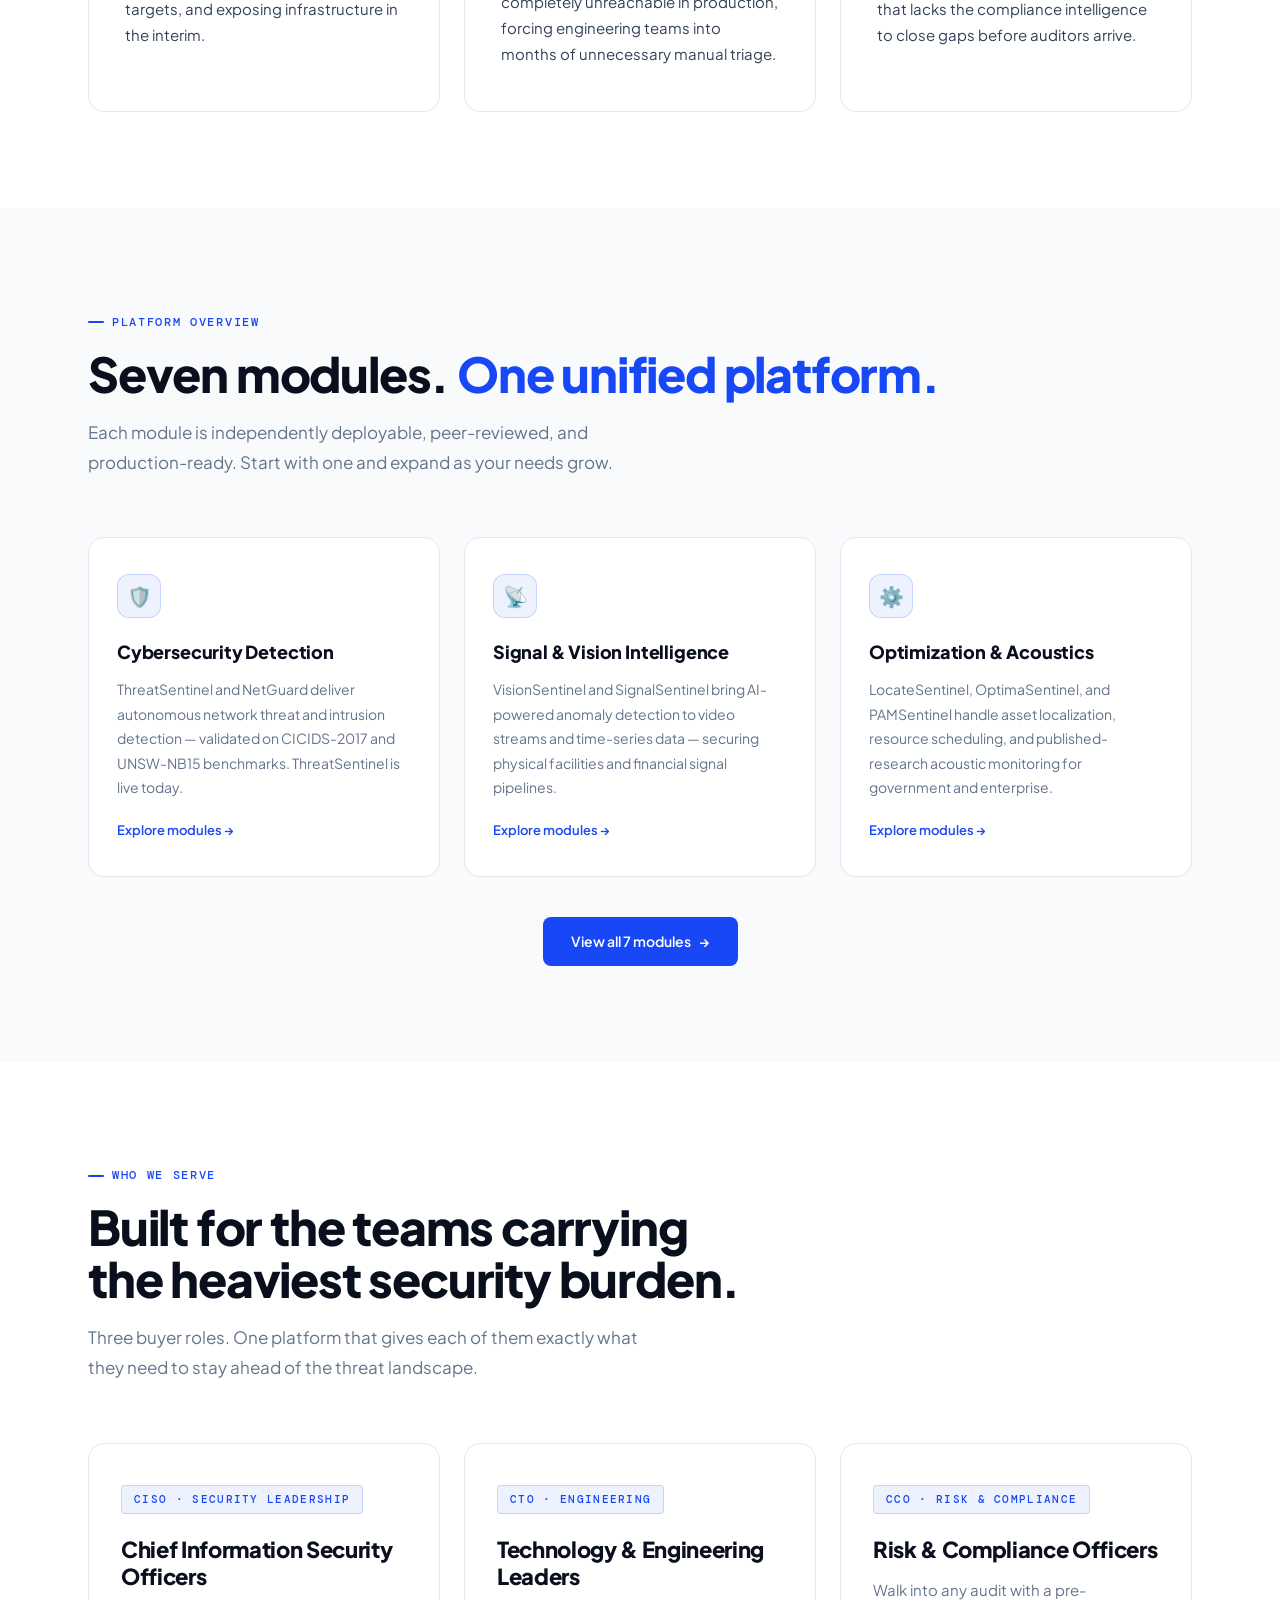
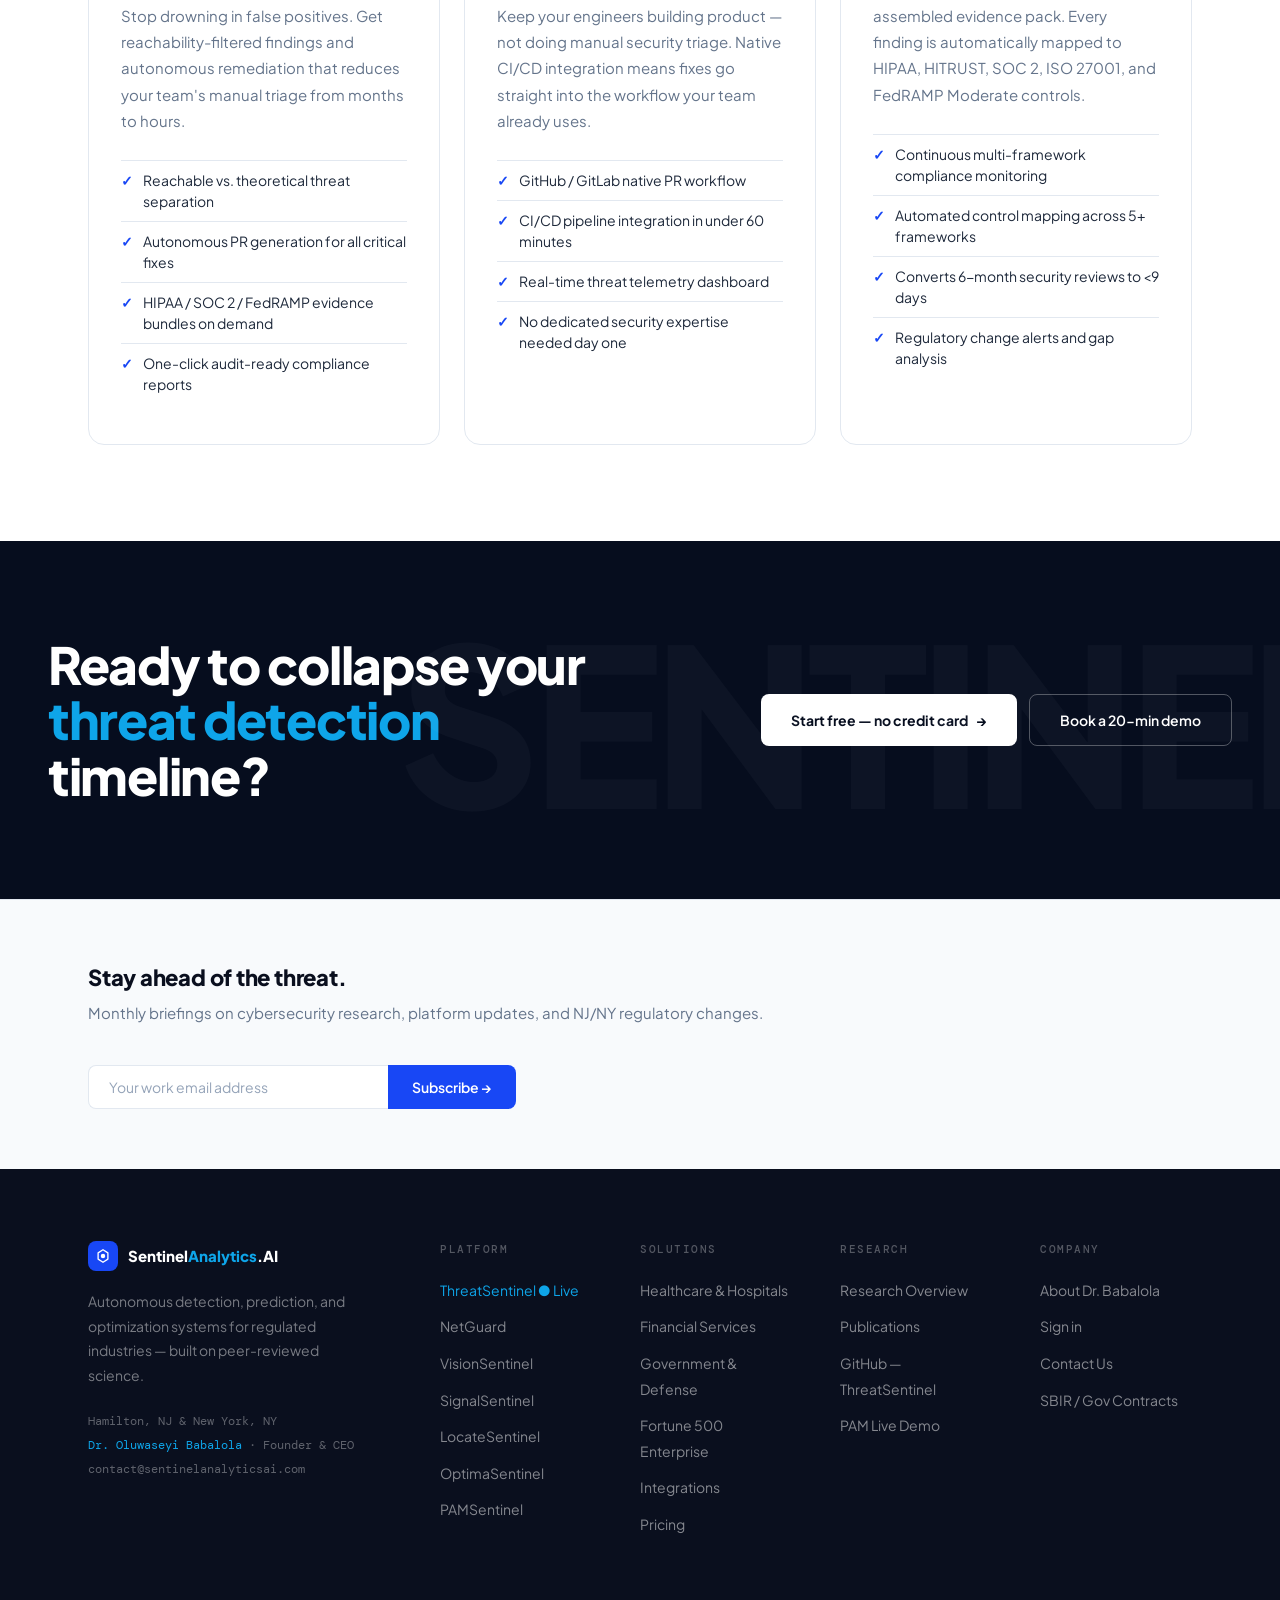
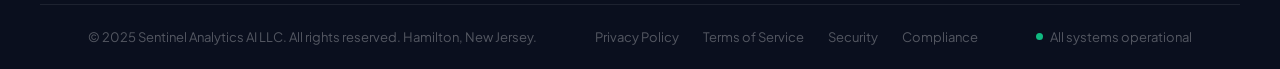
==== commit 479ede23: "Add files via upload" ====
--- a/index.html
+++ b/index.html
@@ -57,6 +57,26 @@
   .preview-grid{grid-template-columns:1fr;}
 }
 </style>
+<style>
+/* Mobile Nav */
+.hamburger{display:none;flex-direction:column;gap:5px;cursor:pointer;padding:8px 4px;border:none;background:none;z-index:600;flex-shrink:0}
+.hamburger span{display:block;width:22px;height:2px;background:#0A0F1E;border-radius:2px;transition:all .2s}
+.hamburger.open span:nth-child(1){transform:rotate(45deg) translate(5px,5px)}
+.hamburger.open span:nth-child(2){opacity:0}
+.hamburger.open span:nth-child(3){transform:rotate(-45deg) translate(5px,-5px)}
+#mobile-nav{display:none;position:fixed;top:68px;left:0;right:0;bottom:0;background:#fff;z-index:490;flex-direction:column;padding:16px 24px 32px;overflow-y:auto;border-top:1px solid #E2E8F0;box-shadow:0 8px 32px rgba(10,15,30,.12)}
+#mobile-nav.open{display:flex}
+.mobile-nav-links{list-style:none;margin-bottom:24px;flex:1}
+.mobile-nav-links li{border-bottom:1px solid #E2E8F0}
+.mobile-nav-links a{display:flex;align-items:center;justify-content:space-between;padding:18px 4px;font-size:17px;font-weight:600;color:#0A0F1E;text-decoration:none}
+.mobile-nav-links a:hover,.mobile-nav-links a.active{color:#1847F5}
+.mobile-nav-links a::after{content:'›';font-size:22px;color:#CBD5E1;font-weight:300}
+.mobile-nav-act{display:flex;flex-direction:column;gap:10px;padding-top:8px}
+.mobile-nav-act a{display:flex;align-items:center;justify-content:center;padding:14px;font-size:15px;font-weight:600;border-radius:8px;text-decoration:none}
+.mobile-nav-act a.btn-white{background:#fff;color:#0A0F1E;border:1px solid #E2E8F0}
+.mobile-nav-act a.btn-blue{background:#1847F5;color:#fff}
+@media(max-width:768px){.hamburger{display:flex}.nav-act{display:none}}
+</style>
 </head>
 <body>
 
@@ -74,28 +94,14 @@
       <li><a href="pricing.html">Pricing</a></li>
       <li><a href="contact.html">Contact</a></li>
     </ul>
-    <button class="hamburger" id="hamburger" aria-label="Menu" onclick="toggleMobileNav()"><span></span><span></span><span></span></button>
-    <div class="nav-act">
+        <div class="nav-act">
       <a href="contact.html" class="btn btn-white-sm">Sign in</a>
       <a href="signup.html" class="btn btn-blue-sm">Start free <span class="arr">→</span></a>
     </div>
   </div>
 </nav>
 <!-- MOBILE NAV -->
-<div class="mobile-nav" id="mobile-nav">
-  <ul class="mobile-nav-links">
-    <li><a href="platform.html">Platform</a></li>
-    <li><a href="integrations.html">Integrations</a></li>
-    <li><a href="markets.html">Markets</a></li>
-    <li><a href="research.html">Research</a></li>
-    <li><a href="pricing.html">Pricing</a></li>
-    <li><a href="contact.html">Contact</a></li>
-  </ul>
-  <div class="mobile-nav-act">
-    <a href="login.html" class="btn btn-white">Sign in</a>
-    <a href="signup.html" class="btn btn-blue">Start free trial <span class="arr">&#8594;</span></a>
-  </div>
-</div>
+
 
 <!-- HERO -->
 <section id="hero">
@@ -312,5 +318,26 @@
 document.querySelectorAll('.h-stats').forEach(el=>co.observe(el));
 function subFrm(e){e.preventDefault();const b=e.target.querySelector('button');b.textContent='Subscribed ✓';b.style.background='#10B981';setTimeout(()=>{b.textContent='Subscribe →';b.style.background='';e.target.reset()},3000);}
 </script>
+<script>
+function toggleMobileNav(){
+  var nav=document.getElementById('mobile-nav');
+  var btn=document.getElementById('hamburger');
+  if(!nav||!btn)return;
+  var isOpen=nav.classList.contains('open');
+  nav.classList.toggle('open');
+  btn.classList.toggle('open');
+  document.body.style.overflow=isOpen?'':'hidden';
+}
+document.addEventListener('click',function(e){
+  var nav=document.getElementById('mobile-nav');
+  var btn=document.getElementById('hamburger');
+  if(!nav||!btn||!nav.classList.contains('open'))return;
+  if(!nav.contains(e.target)&&!btn.contains(e.target)){
+    nav.classList.remove('open');
+    btn.classList.remove('open');
+    document.body.style.overflow='';
+  }
+});
+</script>
 </body>
 </html>
--- a/css/styles.css
+++ b/css/styles.css
@@ -395,41 +395,91 @@
 }
 /* ── HAMBURGER ── */
 .hamburger {
-  display: none; flex-direction: column; gap: 5px;
-  cursor: pointer; padding: 4px; border: none; background: none;
+  display: none;
+  flex-direction: column;
+  justify-content: center;
+  gap: 5px;
+  cursor: pointer;
+  padding: 8px 4px;
+  border: none;
+  background: none;
   z-index: 600;
+  flex-shrink: 0;
 }
 .hamburger span {
-  display: block; width: 22px; height: 2px;
-  background: var(--ink); border-radius: 2px;
-  transition: all .25s var(--ease);
+  display: block;
+  width: 22px;
+  height: 2px;
+  background: var(--ink);
+  border-radius: 2px;
+  transition: all .25s ease;
 }
 .hamburger.open span:nth-child(1) { transform: rotate(45deg) translate(5px, 5px); }
-.hamburger.open span:nth-child(2) { opacity: 0; }
+.hamburger.open span:nth-child(2) { opacity: 0; transform: scaleX(0); }
 .hamburger.open span:nth-child(3) { transform: rotate(-45deg) translate(5px, -5px); }
 
-/* Mobile full-screen nav dropdown */
+/* Mobile full-screen nav */
 .mobile-nav {
-  position: fixed; top: 68px; left: 0; right: 0; bottom: 0;
-  background: #fff; z-index: 490; overflow-y: auto;
-  transform: translateX(100%); transition: transform .3s var(--ease);
-  padding: 24px;
-  display: flex; flex-direction: column;
-}
-.mobile-nav.open { transform: translateX(0); }
-.mobile-nav-links { list-style: none; margin-bottom: 24px; }
-.mobile-nav-links li { border-bottom: 1px solid var(--bdr); }
+  position: fixed;
+  top: 68px;
+  left: 0;
+  right: 0;
+  bottom: 0;
+  background: #fff;
+  z-index: 490;
+  overflow-y: auto;
+  padding: 16px 24px 32px;
+  display: flex;
+  flex-direction: column;
+  visibility: hidden;
+  opacity: 0;
+  transition: opacity .25s ease, visibility .25s ease;
+  border-top: 1px solid var(--bdr);
+  box-shadow: 0 8px 32px rgba(10,15,30,.12);
+}
+.mobile-nav.open {
+  visibility: visible;
+  opacity: 1;
+}
+.mobile-nav-links {
+  list-style: none;
+  margin-bottom: 24px;
+  flex: 1;
+}
+.mobile-nav-links li {
+  border-bottom: 1px solid var(--bdr);
+}
 .mobile-nav-links a {
-  display: flex; align-items: center; justify-content: space-between;
-  padding: 16px 4px; font-size: 17px; font-weight: 600; color: var(--ink);
-  text-decoration: none; transition: color .15s;
-}
-.mobile-nav-links a:hover, .mobile-nav-links a.active { color: var(--blue); }
-.mobile-nav-links a::after { content: '›'; font-size: 20px; color: var(--mute2); }
+  display: flex;
+  align-items: center;
+  justify-content: space-between;
+  padding: 18px 4px;
+  font-size: 17px;
+  font-weight: 600;
+  color: var(--ink);
+  text-decoration: none;
+  transition: color .15s;
+}
+.mobile-nav-links a:hover,
+.mobile-nav-links a.active { color: var(--blue); }
+.mobile-nav-links a::after {
+  content: '›';
+  font-size: 22px;
+  color: var(--mute3);
+  font-weight: 300;
+}
 .mobile-nav-act {
-  display: flex; flex-direction: column; gap: 10px; padding-top: 8px;
-}
-.mobile-nav-act .btn { justify-content: center; padding: 14px; font-size: 15px; }
+  display: flex;
+  flex-direction: column;
+  gap: 10px;
+  padding-top: 8px;
+}
+.mobile-nav-act .btn {
+  justify-content: center;
+  padding: 14px;
+  font-size: 15px;
+  border-radius: var(--r8);
+}
 
 @media(max-width:768px) {
   .nav-links { display: none; }
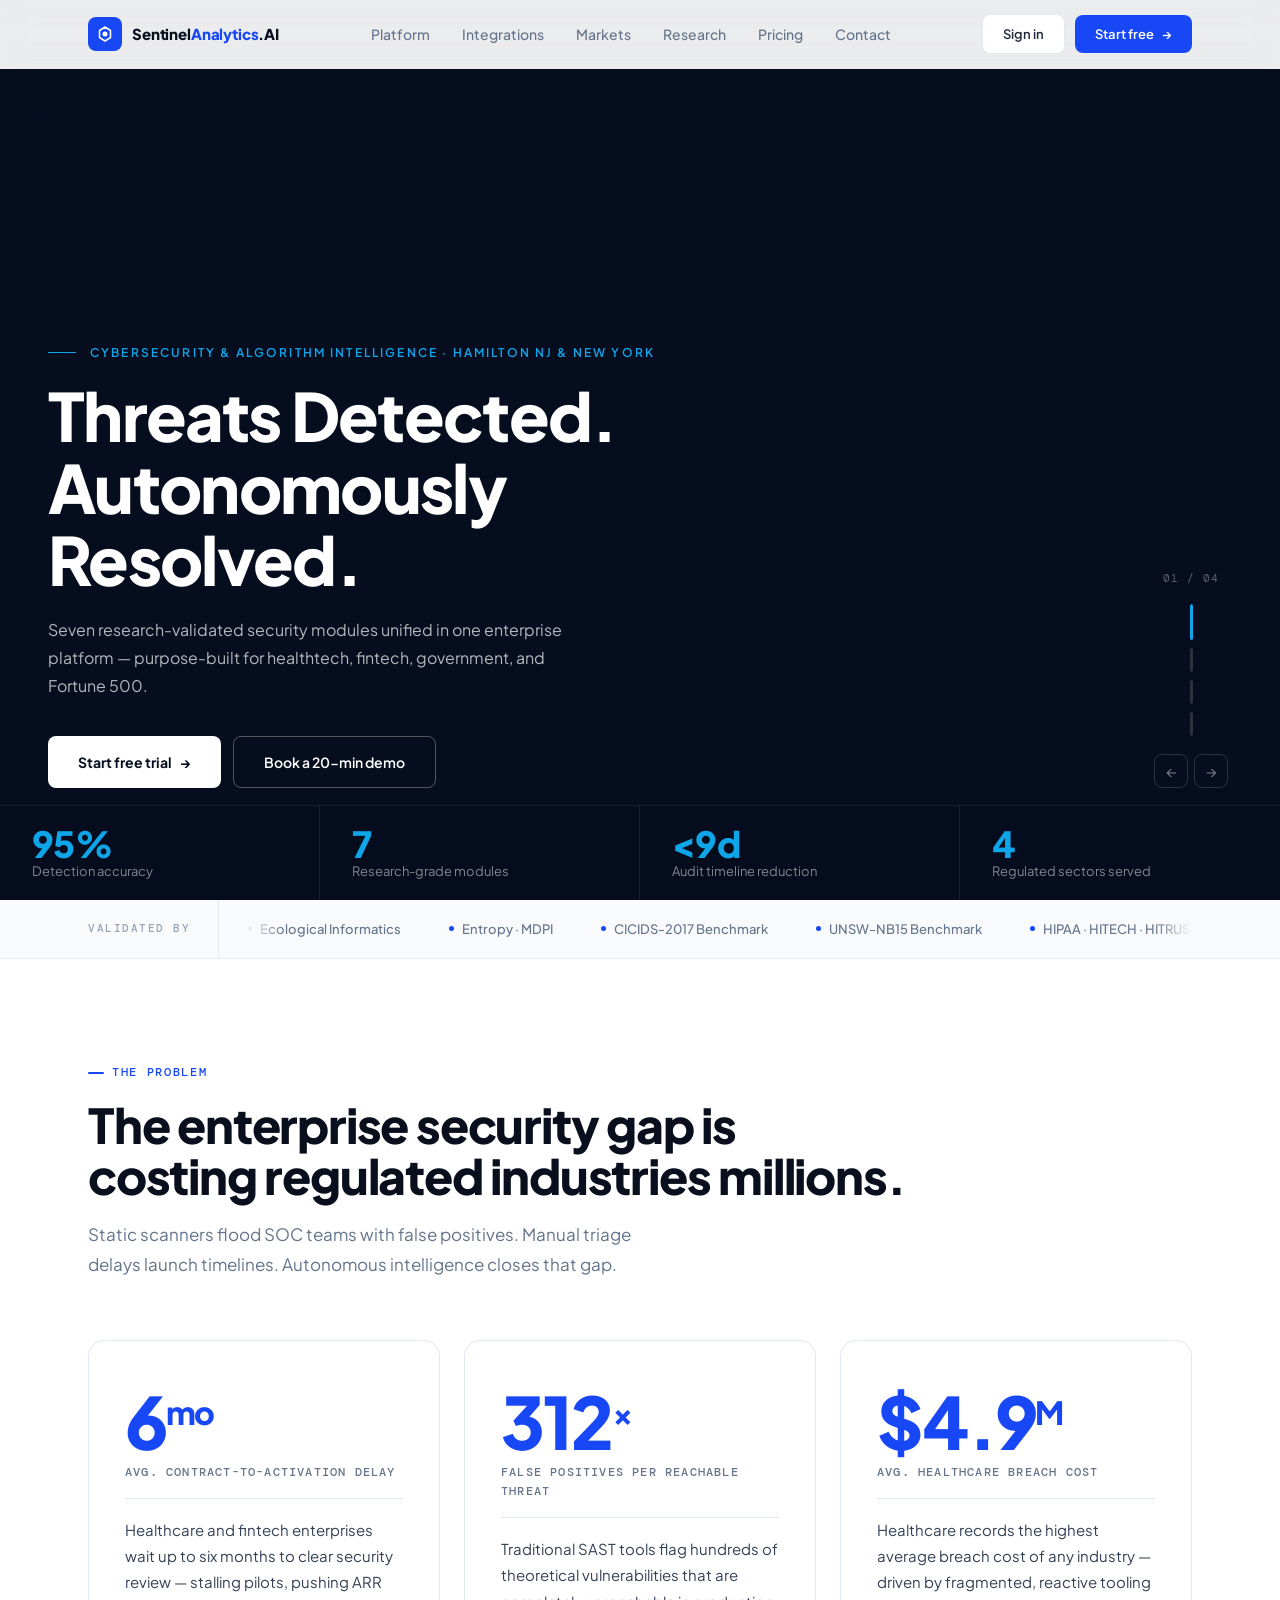
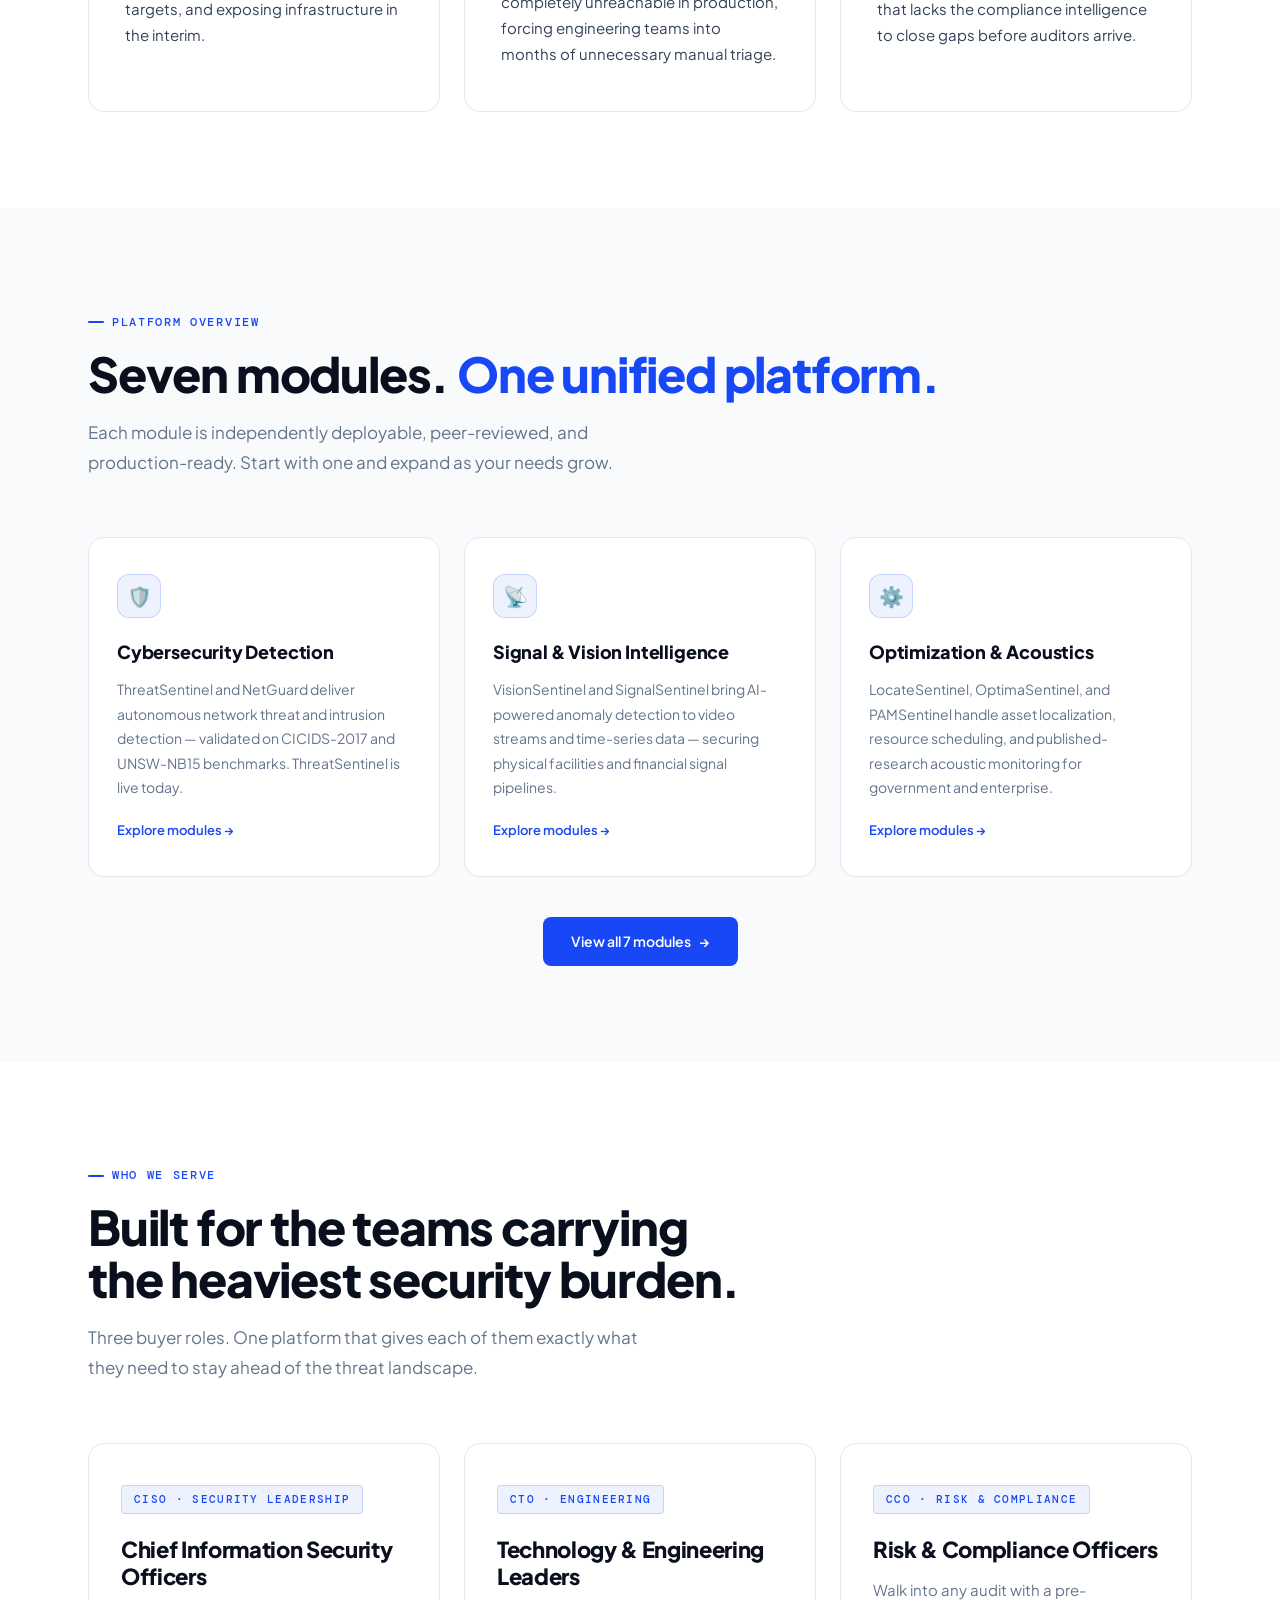
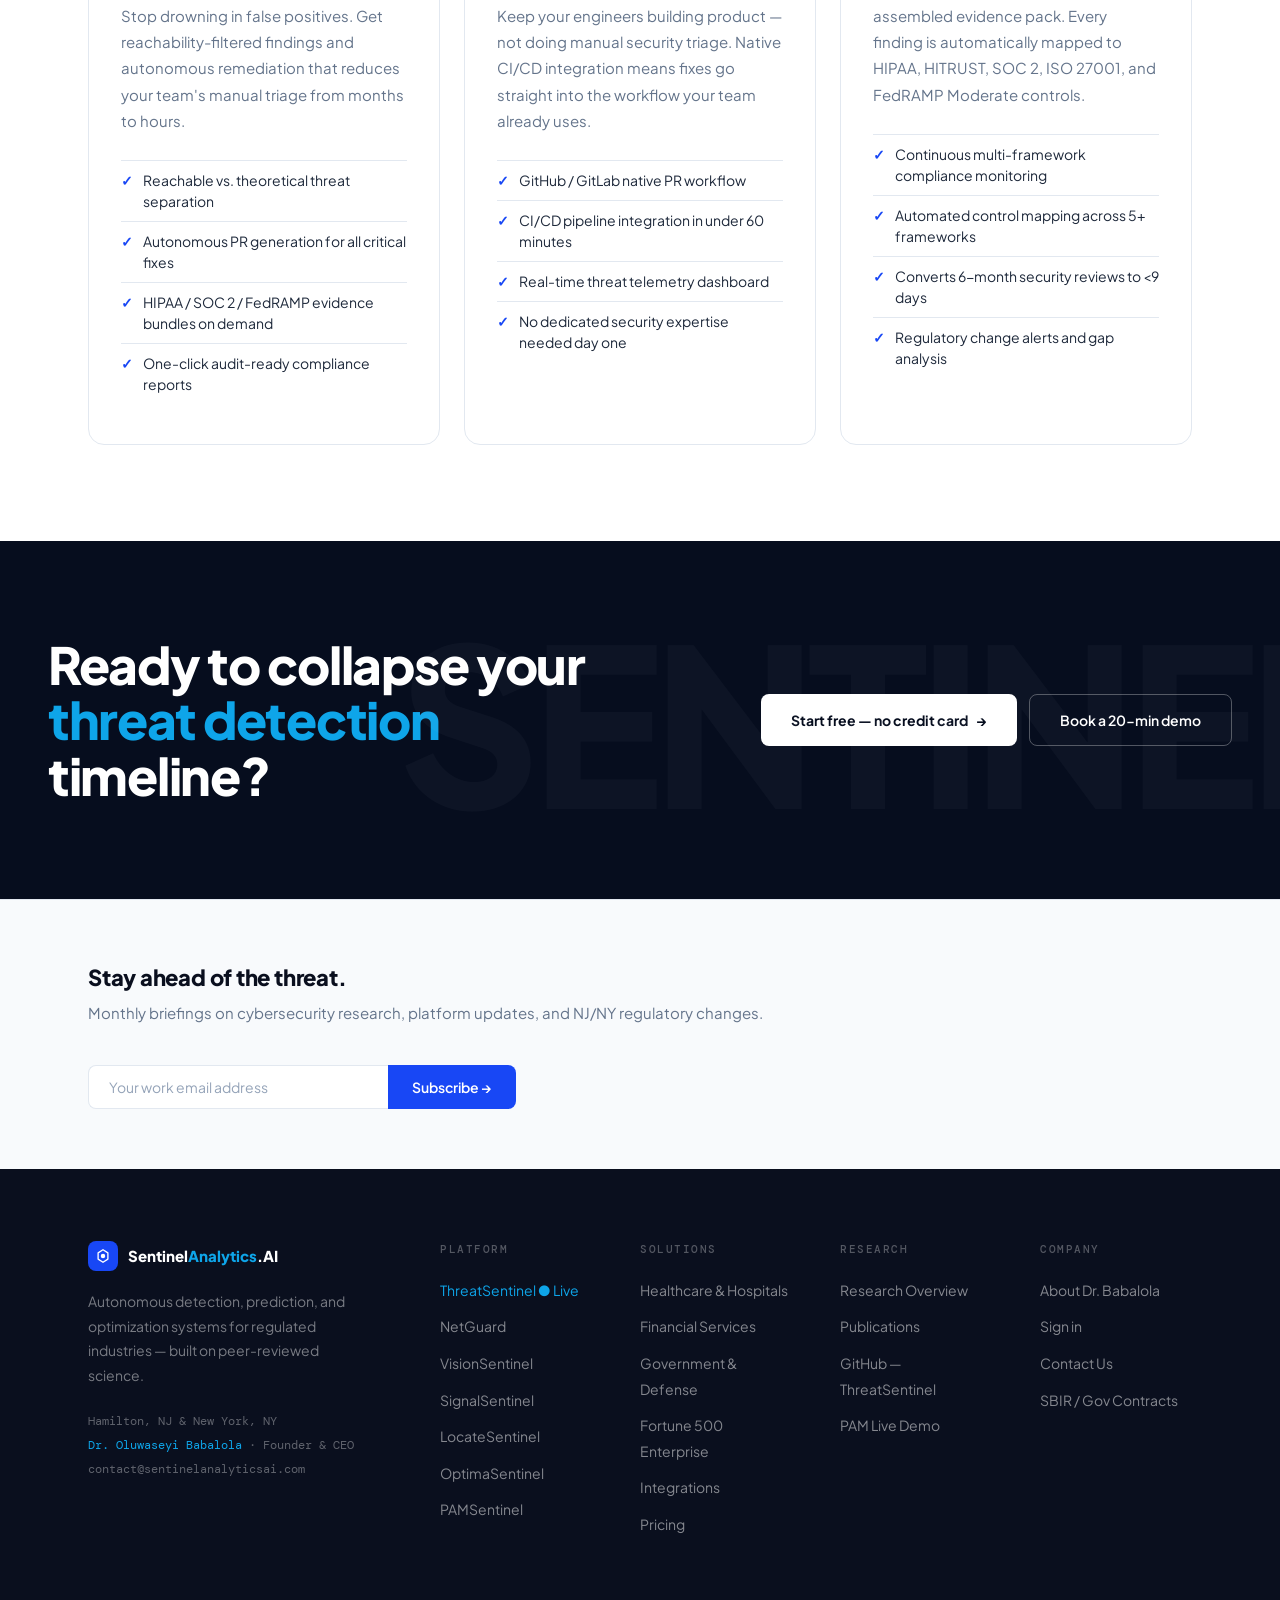
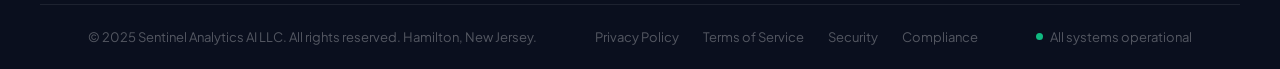
==== commit 5fd96851: "Add files via upload" ====
--- a/index.html
+++ b/index.html
@@ -94,12 +94,27 @@
       <li><a href="pricing.html">Pricing</a></li>
       <li><a href="contact.html">Contact</a></li>
     </ul>
-        <div class="nav-act">
+        <button class="hamburger" id="hamburger" aria-label="Open menu" onclick="toggleMobileNav()"><span></span><span></span><span></span></button>
+    <div class="nav-act">
       <a href="contact.html" class="btn btn-white-sm">Sign in</a>
       <a href="signup.html" class="btn btn-blue-sm">Start free <span class="arr">→</span></a>
     </div>
   </div>
 </nav>
+<div id="mobile-nav">
+  <ul class="mobile-nav-links">
+    <li><a href="platform.html">Platform</a></li>
+    <li><a href="integrations.html">Integrations</a></li>
+    <li><a href="markets.html">Markets</a></li>
+    <li><a href="research.html">Research</a></li>
+    <li><a href="pricing.html">Pricing</a></li>
+    <li><a href="contact.html">Contact</a></li>
+  </ul>
+  <div class="mobile-nav-act">
+    <a href="login.html" class="btn-white">Sign in</a>
+    <a href="signup.html" class="btn-blue">Start free trial &#8594;</a>
+  </div>
+</div>
 <!-- MOBILE NAV -->
 
 
